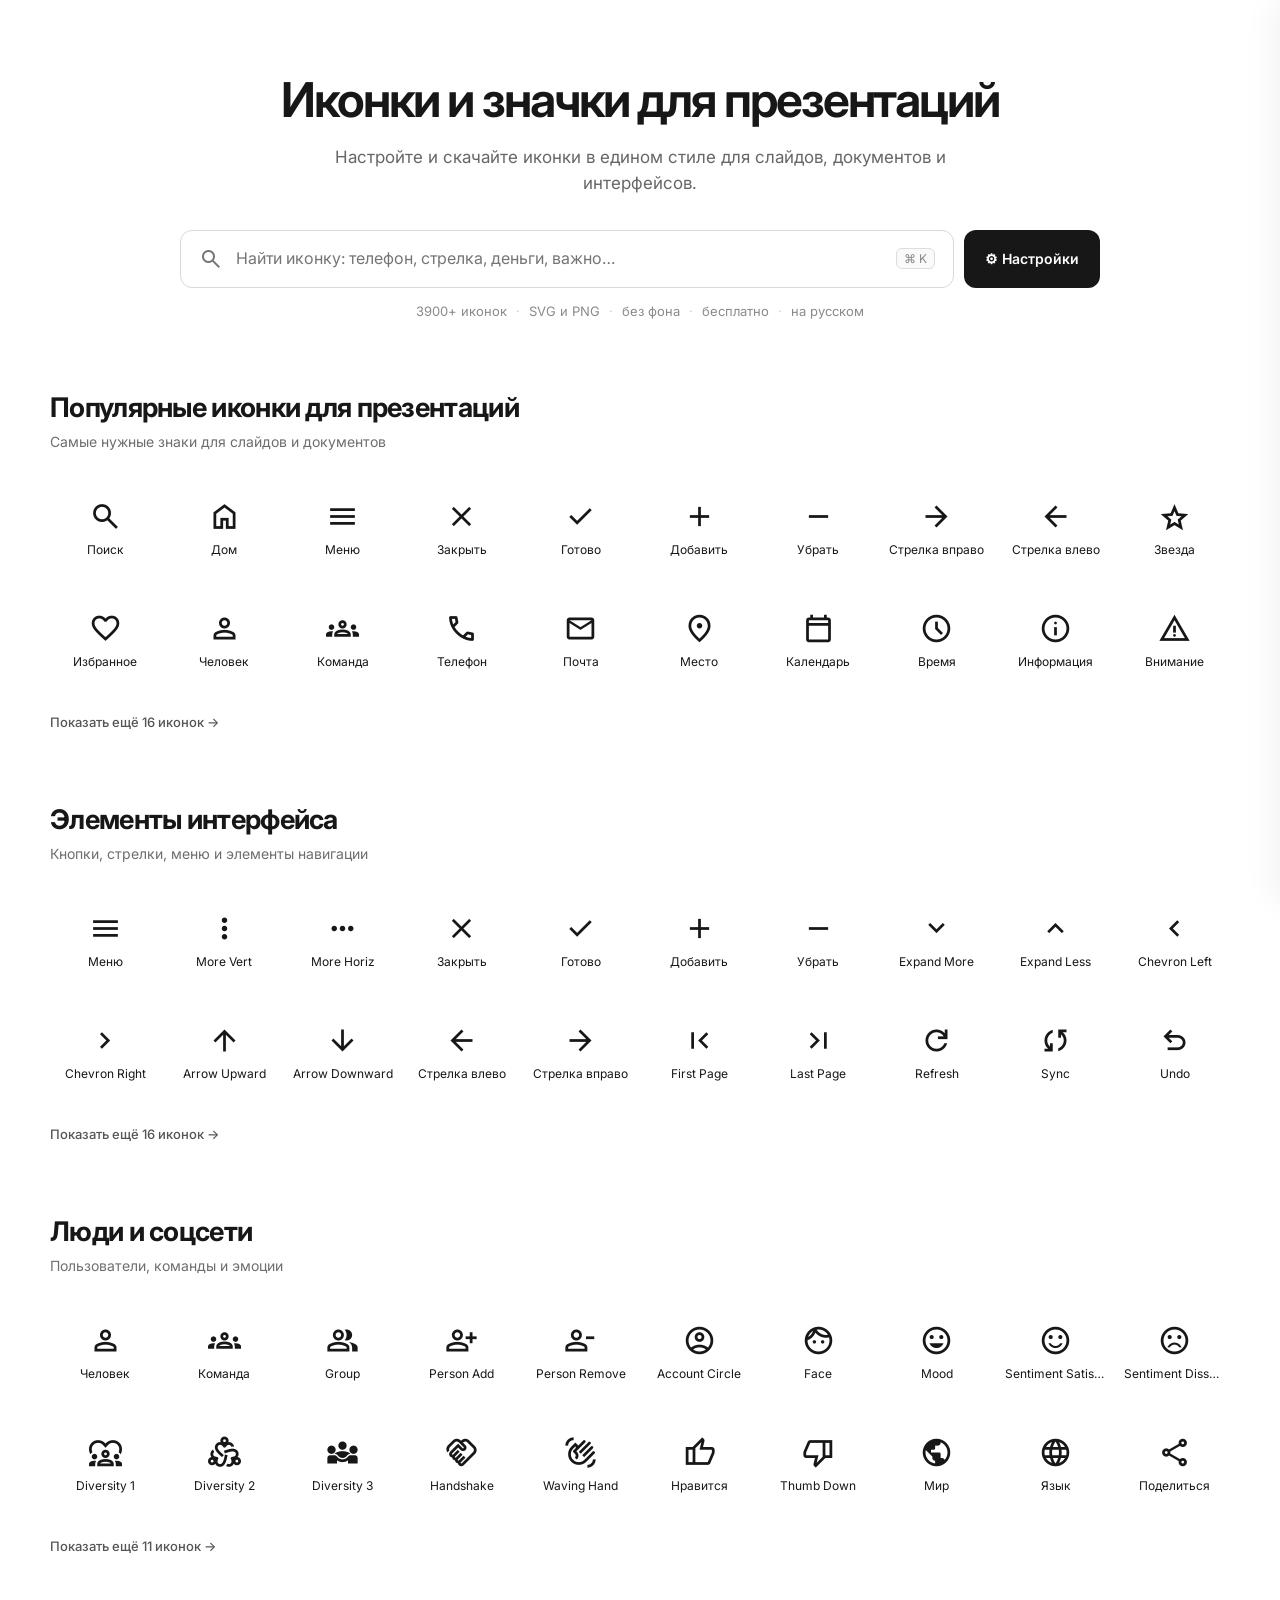
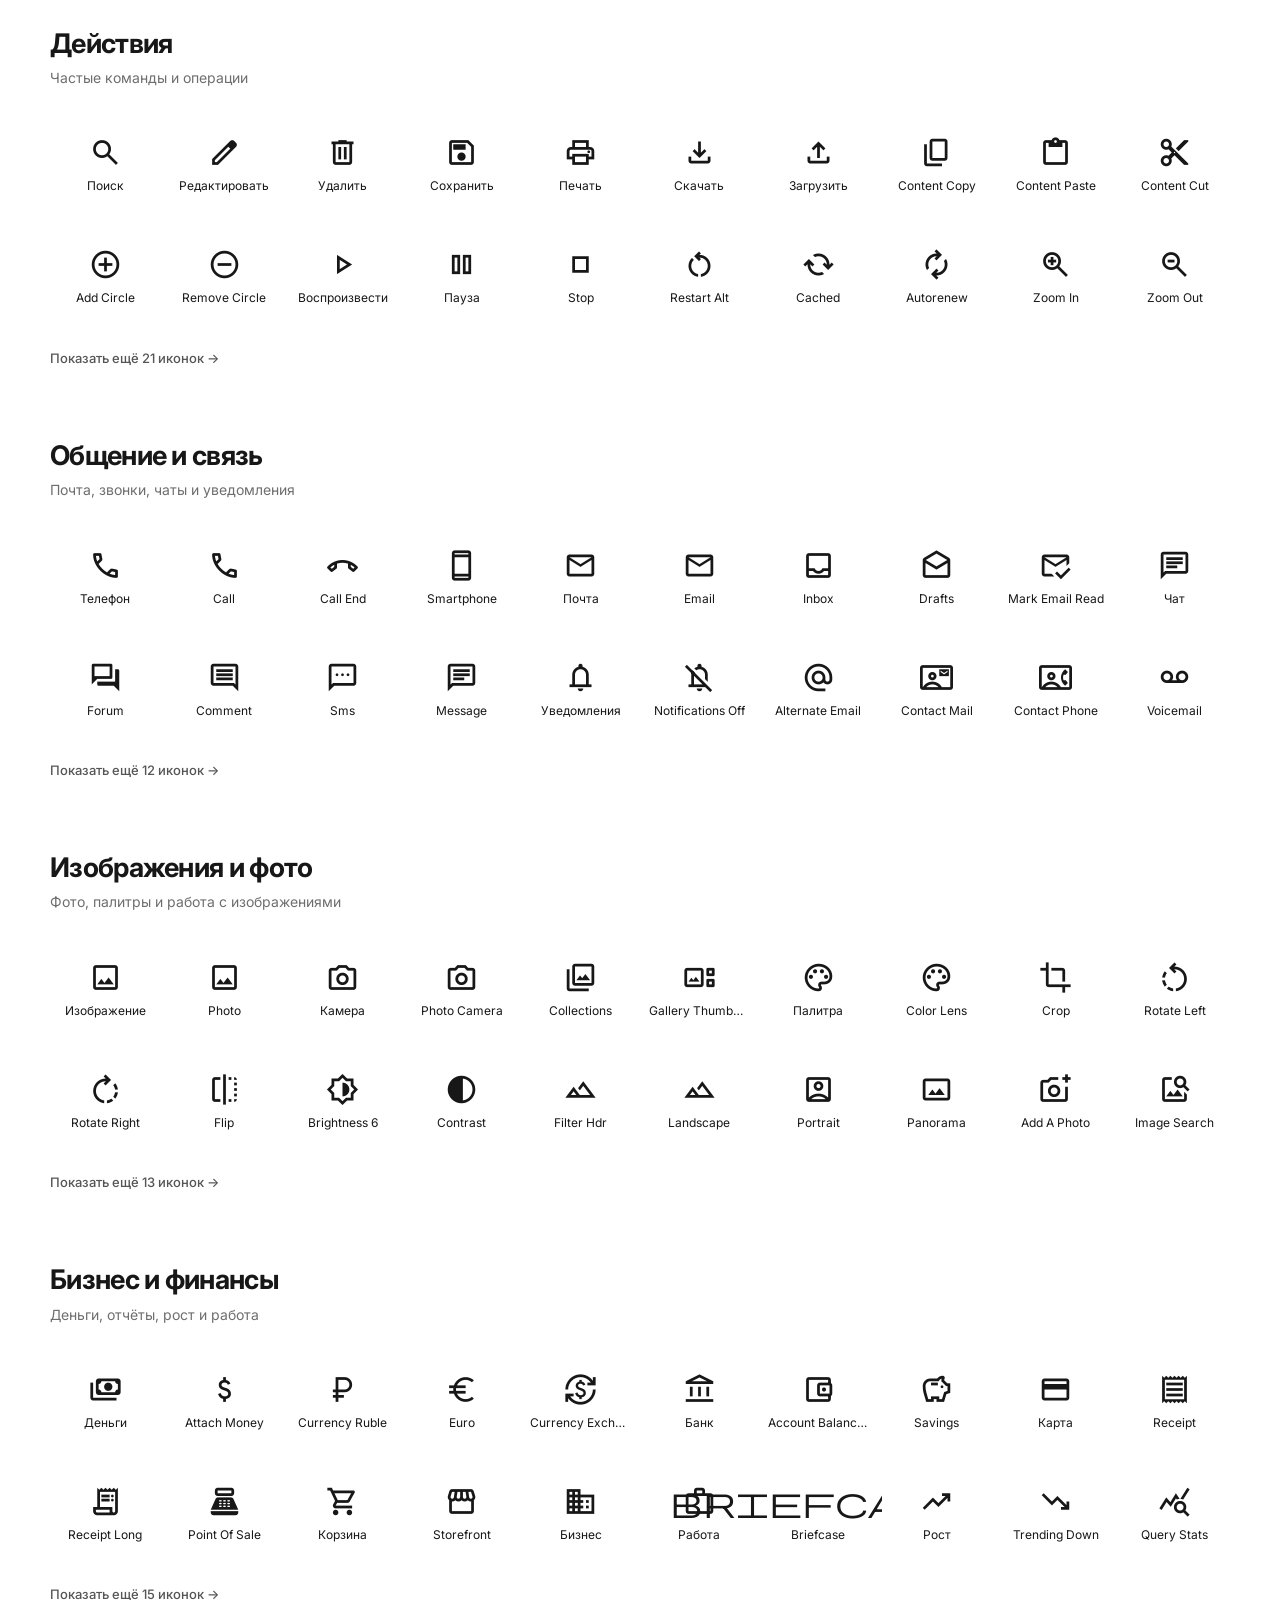
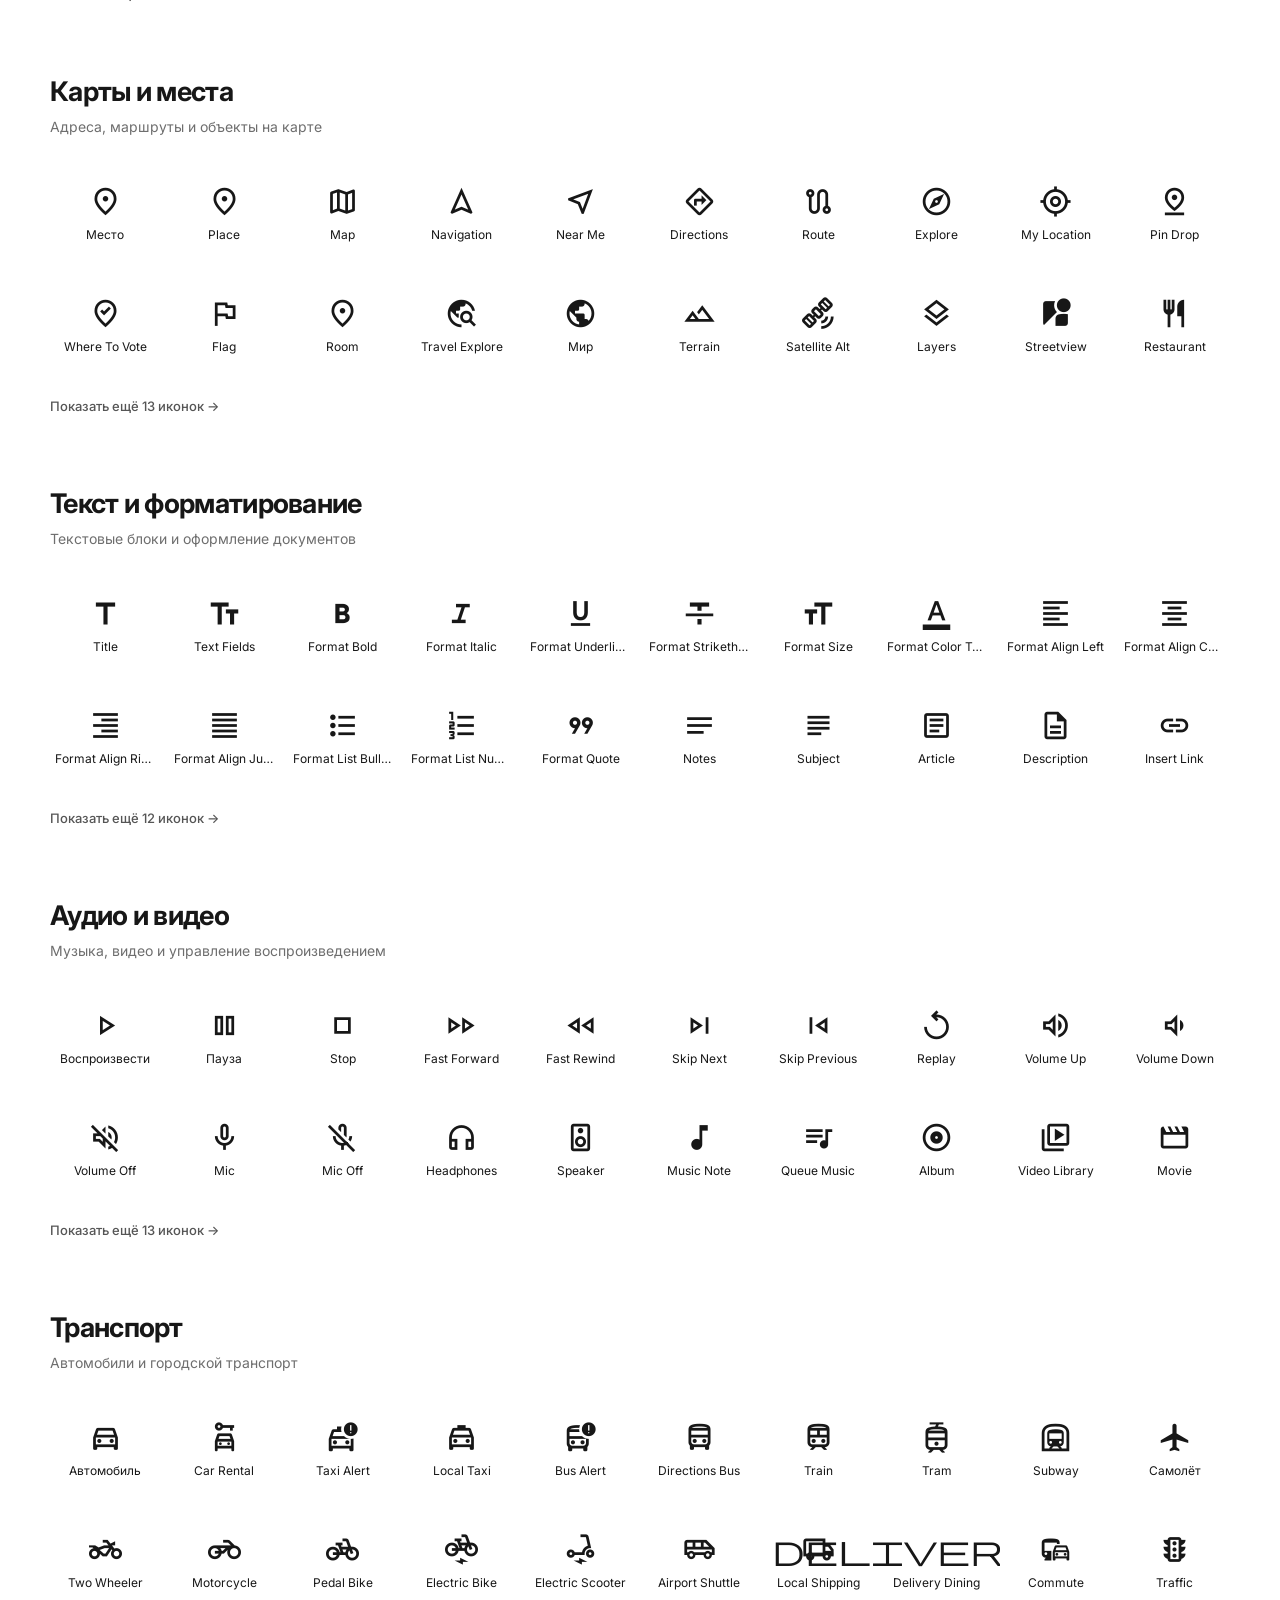
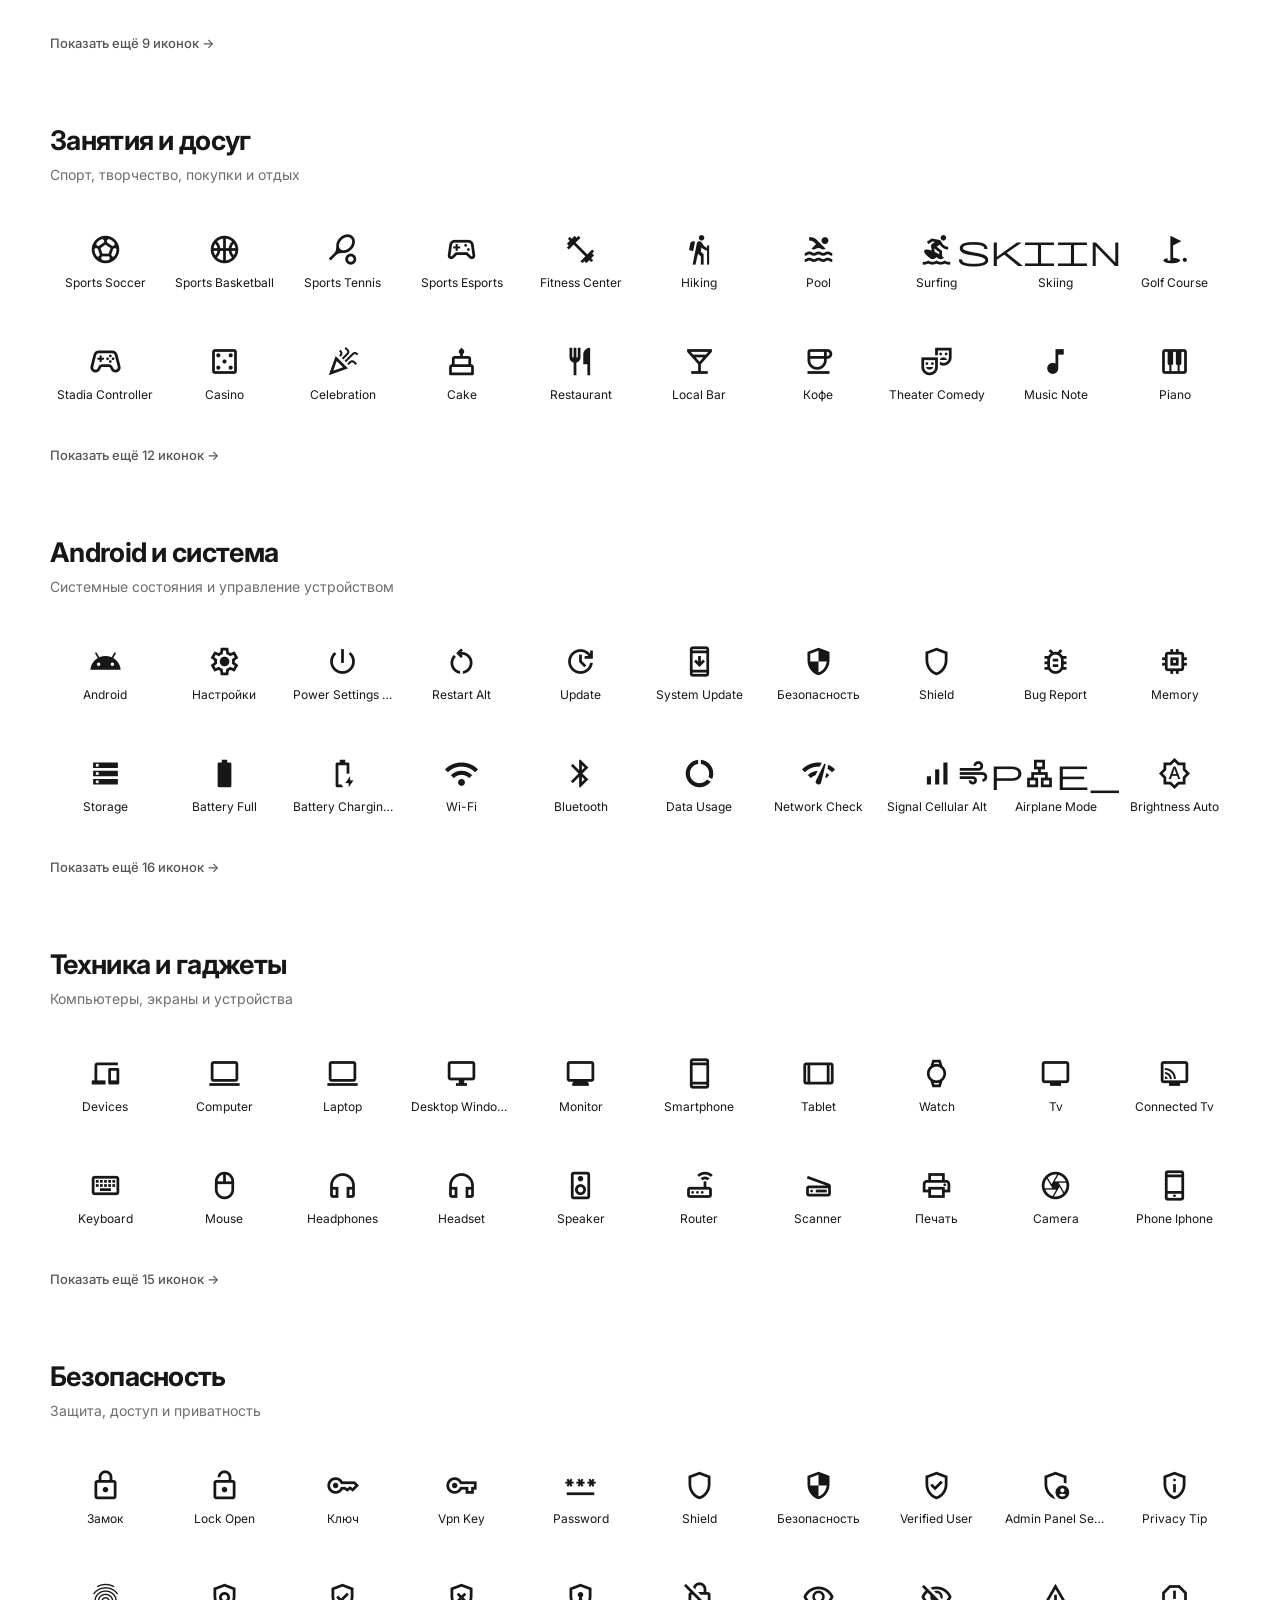
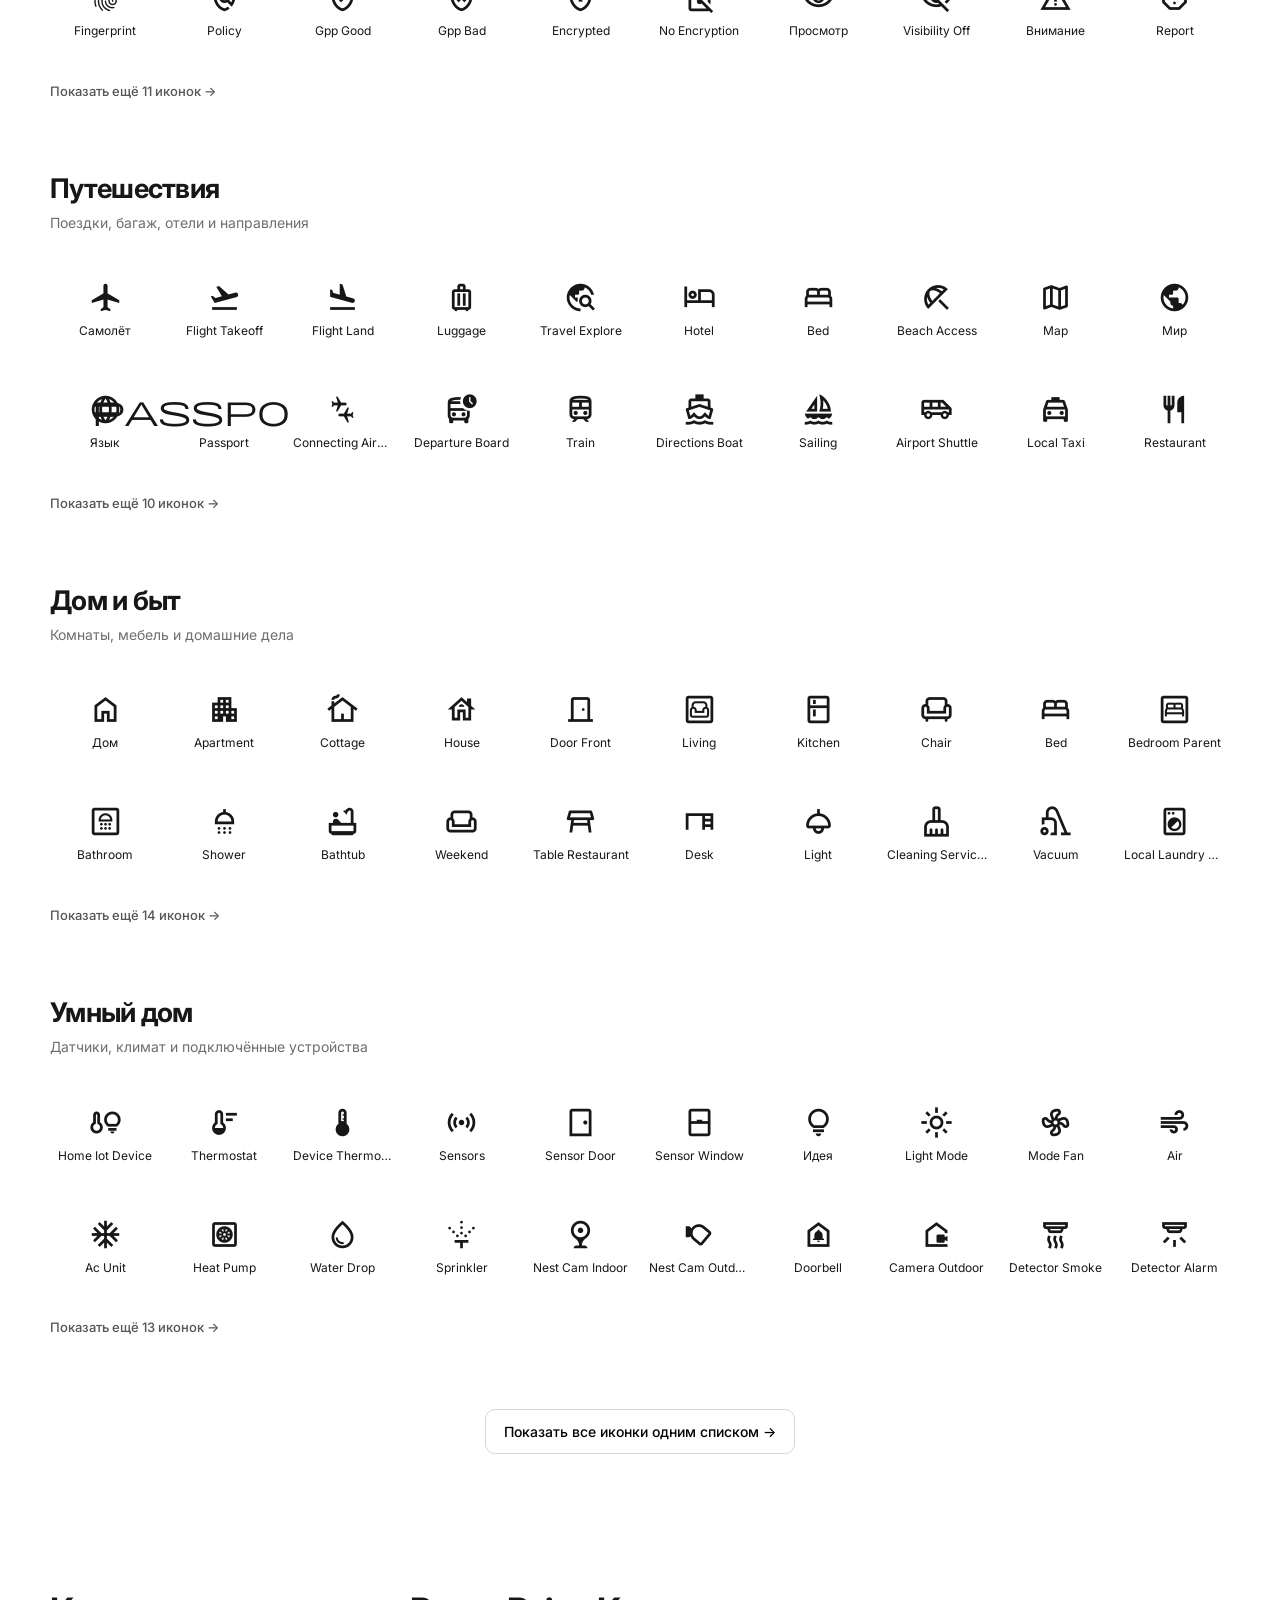
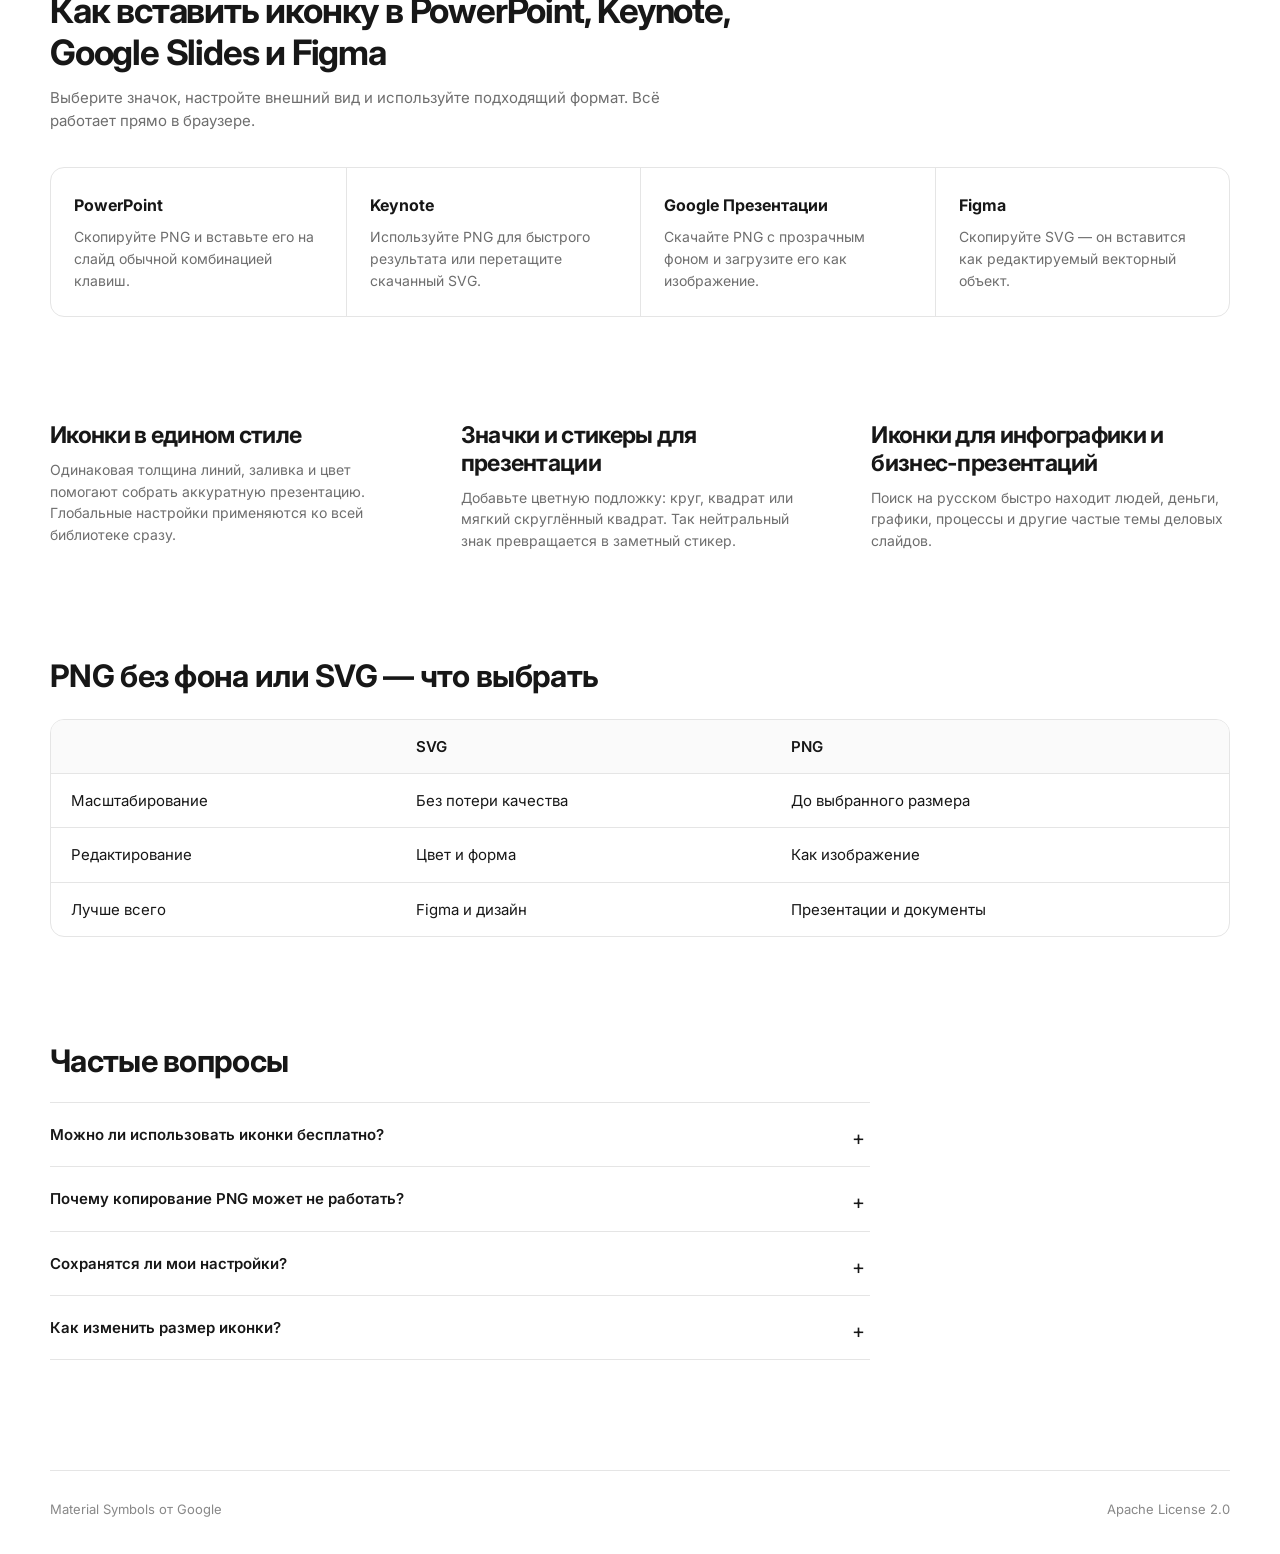
==== index.html @ a197f17c "Add single-file browser version" ====
<!doctype html>
<html lang="ru">
<head>
  <meta charset="utf-8">
  <meta name="viewport" content="width=device-width,initial-scale=1">
  <meta name="description" content="Бесплатная библиотека иконок Material Symbols для презентаций — SVG и PNG.">
  <title>Иконки и значки для презентаций</title>
  <link rel="preconnect" href="https://fonts.googleapis.com">
  <link rel="preconnect" href="https://fonts.gstatic.com" crossorigin>
  <link href="https://fonts.googleapis.com/css2?family=Inter:wght@400;500;600;700&family=Material+Symbols+Outlined:opsz,wght,FILL,GRAD@20..48,100..700,0..1,-50..200&family=Material+Symbols+Rounded:opsz,wght,FILL,GRAD@20..48,100..700,0..1,-50..200&family=Material+Symbols+Sharp:opsz,wght,FILL,GRAD@20..48,100..700,0..1,-50..200&display=swap" rel="stylesheet">
  <link rel="stylesheet" href="styles.css">
</head>
<body>
  <header class="hero container">
    <h1>Иконки и значки<br class="mobile-break"> для презентаций</h1>
    <p class="lead">Настройте и скачайте иконки в едином стиле для слайдов, документов и интерфейсов.</p>
    <div class="search-row">
      <label class="search-box"><span class="material-icon" aria-hidden="true">search</span><input id="search" type="search" autocomplete="off" placeholder="Найти иконку: телефон, стрелка, деньги, важно…" aria-label="Поиск иконок"><kbd>⌘ K</kbd></label>
      <button class="settings-button" id="open-settings" type="button"><span aria-hidden="true">⚙</span> Настройки</button>
    </div>
    <p class="facts">3900+ иконок <i>·</i> SVG и PNG <i>·</i> без фона <i>·</i> бесплатно <i>·</i> на русском</p>
  </header>

  <main>
    <section class="container library" aria-label="Библиотека иконок">
      <div id="categories"></div>
      <section id="search-results" hidden><div class="section-heading"><div><h2 id="results-title">Результаты поиска</h2><p id="results-count"></p></div></div><div class="icon-grid" id="results-grid"></div><div class="empty" id="empty" hidden><span class="material-icon">search_off</span><h3>Ничего не нашлось</h3><p>Попробуйте другое слово или проверьте раскладку.</p></div></section>
      <button id="show-all" class="show-all" type="button">Показать все иконки одним списком <span>→</span></button>
    </section>

    <section class="content container">
      <h2>Как вставить иконку в PowerPoint, Keynote,<br> Google Slides и Figma</h2>
      <p class="intro">Выберите значок, настройте внешний вид и используйте подходящий формат. Всё работает прямо в браузере.</p>
      <div class="how-grid">
        <article><b>PowerPoint</b><p>Скопируйте PNG и вставьте его на слайд обычной комбинацией клавиш.</p></article>
        <article><b>Keynote</b><p>Используйте PNG для быстрого результата или перетащите скачанный SVG.</p></article>
        <article><b>Google Презентации</b><p>Скачайте PNG с прозрачным фоном и загрузите его как изображение.</p></article>
        <article><b>Figma</b><p>Скопируйте SVG — он вставится как редактируемый векторный объект.</p></article>
      </div>
      <div class="editorial">
        <article><h2>Иконки в едином стиле</h2><p>Одинаковая толщина линий, заливка и цвет помогают собрать аккуратную презентацию. Глобальные настройки применяются ко всей библиотеке сразу.</p></article>
        <article><h2>Значки и стикеры для презентации</h2><p>Добавьте цветную подложку: круг, квадрат или мягкий скруглённый квадрат. Так нейтральный знак превращается в заметный стикер.</p></article>
        <article><h2>Иконки для инфографики и бизнес-презентаций</h2><p>Поиск на русском быстро находит людей, деньги, графики, процессы и другие частые темы деловых слайдов.</p></article>
      </div>
      <section class="formats"><h2>PNG без фона или SVG — что выбрать</h2><div class="table-wrap"><table><thead><tr><th></th><th>SVG</th><th>PNG</th></tr></thead><tbody><tr><td>Масштабирование</td><td>Без потери качества</td><td>До выбранного размера</td></tr><tr><td>Редактирование</td><td>Цвет и форма</td><td>Как изображение</td></tr><tr><td>Лучше всего</td><td>Figma и дизайн</td><td>Презентации и документы</td></tr></tbody></table></div></section>
      <section class="faq"><h2>Частые вопросы</h2><details><summary>Можно ли использовать иконки бесплатно?</summary><p>Да. Material Symbols распространяются Google по лицензии Apache License 2.0, в том числе для коммерческих проектов.</p></details><details><summary>Почему копирование PNG может не работать?</summary><p>Браузеры разрешают запись изображений в буфер только в безопасном контексте. Запустите сайт через localhost и подтвердите доступ.</p></details><details><summary>Сохранятся ли мои настройки?</summary><p>Да, стиль, цвет, подложка и параметры шрифта сохраняются локально в вашем браузере.</p></details><details><summary>Как изменить размер иконки?</summary><p>Откройте иконку и выберите готовый размер или введите значение вручную.</p></details></section>
    </section>
  </main>

  <footer class="container"><span>Material Symbols от Google</span><span>Apache License 2.0</span></footer>

  <div class="overlay" id="settings-overlay" hidden></div>
  <aside class="drawer" id="settings" aria-labelledby="settings-title" aria-hidden="true">
    <div class="drawer-head"><h2 id="settings-title">Настроить</h2><button class="reset" id="reset" type="button">Сбросить всё</button><button class="icon-button" id="close-settings" aria-label="Закрыть настройки">×</button></div>
    <div class="drawer-body">
      <div class="control"><div class="control-label"><label for="fill">Заливка</label><output id="fill-value">0%</output></div><input id="fill" type="range" min="0" max="1" step="1"></div>
      <fieldset class="control"><legend>Стиль</legend><div class="segments" id="styles"><button type="button" data-style="Outlined">Контурный</button><button type="button" data-style="Rounded">Скруглённый</button><button type="button" data-style="Sharp">Острый</button></div></fieldset>
      <div class="control"><div class="control-label"><label for="weight">Толщина</label><output id="weight-value">400</output></div><input id="weight" type="range" min="100" max="700" step="100"></div>
      <div class="control"><div class="control-label"><label for="grade">Градация</label><output id="grade-value">0</output></div><input id="grade" type="range" min="-50" max="200" step="25"></div>
      <div class="control"><div class="control-label"><label for="optical">Оптический размер</label><output id="optical-value">24</output></div><input id="optical" type="range" min="20" max="48" step="1"></div>
      <fieldset class="control"><legend>Цвет иконки</legend><div class="color-control"><input type="color" id="icon-color" aria-label="Выбрать цвет иконки"><input type="text" id="icon-hex" maxlength="7" aria-label="HEX цвета иконки"></div></fieldset>
      <fieldset class="control"><legend>Подложка</legend><div class="backgrounds" id="backgrounds"><button type="button" data-background="none">Нет</button><button type="button" data-background="circle" aria-label="Круг"><i class="shape circle"></i></button><button type="button" data-background="square" aria-label="Квадрат"><i class="shape square"></i></button><button type="button" data-background="rounded" aria-label="Скруглённый квадрат"><i class="shape rounded"></i></button></div><div class="color-control" id="background-color-row"><input type="color" id="background-color" aria-label="Выбрать цвет подложки"><input type="text" id="background-hex" maxlength="7" aria-label="HEX цвета подложки"></div></fieldset>
      <div class="control"><div class="control-label"><label for="scale">Иконка внутри</label><output id="scale-value">60%</output></div><input id="scale" type="range" min="40" max="90" step="5"></div>
      <div class="settings-preview"><span class="material-icon icon-surface">favorite</span><small>Предпросмотр</small></div>
    </div>
  </aside>

  <div class="modal-backdrop" id="modal-backdrop" hidden></div>
  <section class="modal" id="icon-modal" role="dialog" aria-modal="true" aria-labelledby="modal-title" aria-hidden="true">
    <button class="icon-button modal-close" id="close-modal" aria-label="Закрыть окно">×</button>
    <div class="modal-layout"><div class="modal-preview"><span id="modal-symbol" class="material-icon icon-surface">search</span></div><div class="modal-info"><div class="title-line"><div><p class="eyebrow" id="modal-system">search</p><h2 id="modal-title">Поиск</h2></div><button class="link-button" id="copy-link" type="button" aria-label="Копировать ссылку"><span class="material-icon">link</span></button></div>
      <p class="meta" id="modal-settings"></p>
      <div class="size-block"><label for="export-size">Размер, px</label><div class="stepper"><button id="size-minus" type="button" aria-label="Уменьшить размер">−</button><input id="export-size" type="number" min="16" max="2048" value="256"><button id="size-plus" type="button" aria-label="Увеличить размер">+</button></div><div class="quick-sizes" id="quick-sizes"><button>48</button><button>96</button><button class="active">256</button><button>512</button><button>1024</button></div></div>
      <div class="download-row"><button class="primary" id="download-svg">↓ SVG</button><button class="primary" id="download-png">↓ PNG</button></div>
      <button class="copy-wide" id="copy-png">Копировать PNG <small>для PowerPoint, Keynote, Google Slides</small></button><button class="copy-wide" id="copy-svg">Копировать SVG <small>для Figma</small></button>
      <p class="category-meta">Категория: <b id="modal-category"></b></p><div class="related"><h3>Похожие</h3><div id="related-icons"></div></div>
    </div></div>
  </section>
  <div class="toast" id="toast" role="status" aria-live="polite"></div>
  <script src="icons-data.js"></script><script src="app.js"></script>
</body></html>
---- styles.css ----
:root{--fill:0;--weight:400;--grade:0;--optical-size:24;--icon-color:#171717;--background-color:#ededed;--icon-scale:60%;--font-family:'Material Symbols Outlined';--border:#e5e5e5;--muted:#6e6e6e;--text:#171717;--soft:#f7f7f7}*{box-sizing:border-box}html{scroll-behavior:smooth}body{margin:0;color:var(--text);background:#fff;font-family:Inter,Arial,sans-serif;font-size:15px;line-height:1.55}.container{width:min(1180px,calc(100% - 48px));margin-inline:auto}.hero{padding-top:74px;text-align:center}.hero h1{margin:0;font-size:48px;line-height:1.08;letter-spacing:-2.1px;font-weight:650}.mobile-break{display:none}.lead{max-width:670px;margin:18px auto 33px;color:#666;font-size:17px}.search-row{display:flex;max-width:920px;margin:auto;gap:10px}.search-box{height:58px;border:1px solid #d9d9d9;border-radius:12px;display:flex;align-items:center;flex:1;padding:0 18px;transition:border-color .15s,box-shadow .15s;text-align:left}.search-box:focus-within{border-color:#777;box-shadow:0 0 0 3px #00000009}.search-box .material-icon{font-size:24px;color:#777}.search-box input{border:0;outline:0;font:inherit;font-size:16px;min-width:0;flex:1;padding:0 13px;background:transparent}.search-box kbd{border:1px solid #ddd;background:#fafafa;border-radius:6px;padding:2px 7px;color:#888;font:12px Inter}.settings-button{height:58px;padding:0 21px;background:#171717;color:#fff;border:0;border-radius:12px;font:600 14px Inter;cursor:pointer;transition:background .15s}.settings-button:hover{background:#363636}.facts{font-size:13px;color:#8a8a8a;margin:13px 0 0}.facts i{font-style:normal;margin:0 5px;color:#ccc}.library{padding-top:71px}.icon-category{margin-bottom:67px}.section-heading{display:flex;justify-content:space-between;align-items:flex-end;margin-bottom:21px}.section-heading h2,.content h2{font-size:27px;line-height:1.2;letter-spacing:-.7px;margin:0 0 7px}.section-heading p{margin:0;color:var(--muted);font-size:14px}.icon-grid{display:grid;grid-template-columns:repeat(10,minmax(0,1fr));gap:8px}.icon-card{border:0;background:#fff;border-radius:10px;min-width:0;height:104px;padding:15px 5px 9px;display:flex;flex-direction:column;justify-content:center;align-items:center;gap:9px;cursor:pointer;color:var(--text);font:12px Inter;transition:background .15s,transform .15s}.icon-card:hover{background:#f4f4f4;transform:translateY(-1px)}.icon-card:focus-visible,button:focus-visible,input:focus-visible,summary:focus-visible{outline:2px solid #151515;outline-offset:2px}.icon-card .material-icon{font-size:33px}.icon-card span:last-child{white-space:nowrap;overflow:hidden;text-overflow:ellipsis;max-width:100%}.material-icon{font-family:var(--font-family);font-weight:normal;font-style:normal;line-height:1;letter-spacing:normal;text-transform:none;display:inline-block;white-space:nowrap;word-wrap:normal;direction:ltr;-webkit-font-feature-settings:'liga';-webkit-font-smoothing:antialiased;font-feature-settings:'liga';font-variation-settings:'FILL' var(--fill),'wght' var(--weight),'GRAD' var(--grade),'opsz' var(--optical-size);color:var(--icon-color)}.more-button{margin-top:17px;border:0;background:transparent;padding:7px 0;font:500 13px Inter;color:#555;cursor:pointer}.more-button:hover{color:#000}.show-all{display:block;margin:0 auto;border:1px solid #d8d8d8;border-radius:10px;background:white;padding:13px 18px;font:500 14px Inter;cursor:pointer}.show-all:hover{background:var(--soft)}.empty{text-align:center;padding:70px 0}.empty .material-icon{font-size:46px;color:#aaa}.empty h3{font-size:18px;margin:14px 0 3px}.empty p{margin:0;color:var(--muted)}.content{padding-top:135px}.content>h2{font-size:35px;letter-spacing:-1.2px}.intro{color:var(--muted);max-width:640px;margin:13px 0 34px}.how-grid{display:grid;grid-template-columns:repeat(4,1fr);border:1px solid var(--border);border-radius:14px;overflow:hidden}.how-grid article{padding:25px 23px;min-height:145px}.how-grid article+article{border-left:1px solid var(--border)}.how-grid b{font-size:16px}.how-grid p,.editorial p{color:var(--muted);font-size:14px;margin:9px 0 0}.editorial{margin-top:105px;display:grid;grid-template-columns:repeat(3,1fr);gap:52px}.editorial h2{font-size:23px}.formats,.faq{margin-top:105px}.formats h2,.faq h2{font-size:31px}.table-wrap{border:1px solid var(--border);border-radius:14px;overflow:hidden;margin-top:25px}table{width:100%;border-collapse:collapse;text-align:left}th,td{padding:15px 20px;border-bottom:1px solid var(--border)}tr:last-child td{border-bottom:0}th{background:#fafafa;font-weight:600}.faq{max-width:820px}.faq>h2{margin-bottom:23px}.faq details{border-top:1px solid var(--border);padding:0}.faq details:last-child{border-bottom:1px solid var(--border)}summary{cursor:pointer;list-style:none;font-weight:600;padding:20px 35px 20px 0;position:relative}.faq summary:after{content:'+';position:absolute;right:5px;font-size:20px;font-weight:400}.faq details[open] summary:after{content:'−'}.faq details p{color:var(--muted);margin:-6px 0 21px;max-width:700px}footer{margin-top:110px;padding-top:28px;padding-bottom:35px;border-top:1px solid var(--border);display:flex;justify-content:space-between;color:#888;font-size:13px}
.overlay,.modal-backdrop{position:fixed;inset:0;background:#0006;z-index:20}.drawer{position:fixed;z-index:21;right:0;top:0;width:420px;max-width:100%;height:100dvh;background:#fff;transform:translateX(102%);transition:transform .23s ease;box-shadow:-10px 0 35px #00000012;overflow:auto}.drawer.open{transform:none}.drawer-head{height:74px;display:flex;align-items:center;border-bottom:1px solid var(--border);padding:0 22px;position:sticky;top:0;background:#fff;z-index:2}.drawer-head h2{font-size:21px;margin:0 auto 0 0}.icon-button{width:38px;height:38px;border:0;border-radius:50%;background:transparent;font-size:26px;line-height:1;cursor:pointer}.icon-button:hover{background:#f3f3f3}.reset{border:0;background:transparent;color:#777;font:13px Inter;cursor:pointer;margin-right:7px}.drawer-body{padding:24px}.control{border:0;padding:0;margin:0 0 29px}.control-label{display:flex;justify-content:space-between;margin-bottom:11px}.control label,.control legend{font-weight:600;font-size:14px}.control legend{margin-bottom:11px}.control output{color:#777;font-size:13px}.control input[type=range]{width:100%;accent-color:#181818}.segments,.backgrounds{display:flex;gap:6px}.segments button,.backgrounds button,.quick-sizes button{height:38px;flex:1;background:white;border:1px solid var(--border);border-radius:8px;font:12px Inter;cursor:pointer}.segments button.active,.backgrounds button.active,.quick-sizes button.active{background:#181818;color:#fff;border-color:#181818}.backgrounds button{display:flex;align-items:center;justify-content:center}.shape{display:block;width:17px;height:17px;background:currentColor}.shape.circle{border-radius:50%}.shape.rounded{border-radius:5px}.color-control{display:flex;gap:9px}.color-control input[type=color]{width:45px;height:42px;padding:3px;border:1px solid var(--border);border-radius:8px;background:white}.color-control input[type=text]{height:42px;flex:1;border:1px solid var(--border);border-radius:8px;padding:0 12px;font:14px Inter;text-transform:uppercase}.settings-preview{height:150px;background:#f6f6f6;border-radius:12px;display:flex;flex-direction:column;align-items:center;justify-content:center;gap:12px}.settings-preview .material-icon{font-size:58px}.settings-preview small{color:#888}.icon-surface{width:1em;height:1em;display:inline-flex;align-items:center;justify-content:center;background:transparent}.background-circle{background:var(--background-color);border-radius:50%}.background-square{background:var(--background-color)}.background-rounded{background:var(--background-color);border-radius:19%}
.modal-backdrop{z-index:30}.modal{display:none;position:fixed;z-index:31;width:min(860px,calc(100% - 32px));max-height:calc(100dvh - 48px);overflow:auto;left:50%;top:50%;transform:translate(-50%,-50%);background:white;border-radius:17px;box-shadow:0 20px 70px #0003}.modal.open{display:block}.modal-close{position:absolute;right:14px;top:14px;z-index:2}.modal-layout{display:grid;grid-template-columns:330px 1fr;min-height:590px}.modal-preview{background:#f5f5f5;display:flex;align-items:center;justify-content:center;border-radius:17px 0 0 17px}.modal-preview .material-icon{font-size:150px}.modal-info{padding:35px 34px}.title-line{display:flex;align-items:center;justify-content:space-between}.eyebrow{font-size:12px;color:#999;margin:0 0 2px}.title-line h2{font-size:27px;margin:0;letter-spacing:-.6px}.link-button{border:1px solid var(--border);border-radius:9px;background:white;width:40px;height:40px;cursor:pointer}.link-button .material-icon{font-size:20px}.meta{color:#777;font-size:12px;margin:12px 0 22px}.size-block>label{font-weight:600;font-size:13px}.stepper{display:grid;grid-template-columns:42px 1fr 42px;height:43px;margin-top:8px}.stepper button,.stepper input{border:1px solid var(--border);background:white;text-align:center;font:15px Inter}.stepper button:first-child{border-radius:8px 0 0 8px}.stepper button:last-child{border-radius:0 8px 8px 0}.stepper input{border-width:1px 0;min-width:0}.quick-sizes{display:flex;gap:5px;margin-top:7px}.quick-sizes button{height:32px}.download-row{display:grid;grid-template-columns:1fr 1fr;gap:8px;margin-top:19px}.primary{height:43px;border:0;background:#181818;color:#fff;border-radius:8px;font:600 14px Inter;cursor:pointer}.primary:hover{background:#333}.copy-wide{width:100%;height:44px;border:1px solid var(--border);background:#fff;border-radius:8px;margin-top:8px;font:500 12px Inter;cursor:pointer}.copy-wide:hover{background:#f7f7f7}.copy-wide small{display:inline;color:#888}.category-meta{font-size:12px;color:#888;margin:19px 0 14px}.related h3{font-size:13px;margin:0 0 8px}.related>div{display:flex;gap:6px}.related .icon-card{width:68px;height:64px;padding:5px}.related .icon-card .material-icon{font-size:27px}.related .icon-card span:last-child{display:none}.toast{position:fixed;z-index:50;left:50%;bottom:25px;transform:translate(-50%,20px);padding:10px 16px;background:#1e1e1e;color:white;border-radius:8px;font-size:13px;opacity:0;pointer-events:none;transition:.2s}.toast.show{opacity:1;transform:translate(-50%,0)}body.locked{overflow:hidden}
@media(max-width:1000px){.icon-grid{grid-template-columns:repeat(8,1fr)}.modal-layout{grid-template-columns:280px 1fr}.editorial{gap:30px}}
@media(max-width:760px){.container{width:calc(100% - 32px)}.hero{padding-top:43px}.hero h1{font-size:34px;letter-spacing:-1.3px}.mobile-break{display:block}.lead{font-size:15px;margin:14px auto 26px}.search-row{display:block}.search-box{height:54px}.search-box kbd{display:none}.settings-button{width:100%;height:46px;margin-top:8px}.facts{line-height:1.7}.library{padding-top:53px}.icon-category{margin-bottom:53px}.section-heading h2{font-size:23px}.icon-grid{grid-template-columns:repeat(4,1fr);gap:3px}.icon-card{height:96px;font-size:11px}.icon-card .material-icon{font-size:31px}.content{padding-top:90px}.content>h2{font-size:29px}.content>h2 br{display:none}.how-grid{grid-template-columns:1fr 1fr}.how-grid article{min-height:150px}.how-grid article:nth-child(3){border-left:0;border-top:1px solid var(--border)}.how-grid article:nth-child(4){border-top:1px solid var(--border)}.editorial{grid-template-columns:1fr;margin-top:75px}.formats,.faq{margin-top:75px}.table-wrap{overflow-x:auto}th,td{min-width:130px;padding:13px}.drawer{width:100%}.modal{width:100%;height:100dvh;max-height:none;border-radius:0}.modal-layout{display:block}.modal-preview{height:210px;border-radius:0}.modal-preview .material-icon{font-size:115px}.modal-info{padding:25px 20px 35px}.modal-close{background:#fff}.copy-wide small{display:block}.related{padding-bottom:10px}footer{margin-top:80px;display:block}footer span{display:block}}
@media(max-width:390px){.container{width:calc(100% - 24px)}.hero h1{font-size:31px}.search-box{padding:0 13px}.search-box input{font-size:14px;padding-right:0}.icon-grid{grid-template-columns:repeat(3,1fr)}.how-grid{grid-template-columns:1fr}.how-grid article+article{border-left:0;border-top:1px solid var(--border)}.modal-preview{height:175px}.quick-sizes{gap:3px}.modal-info{padding-inline:16px}}
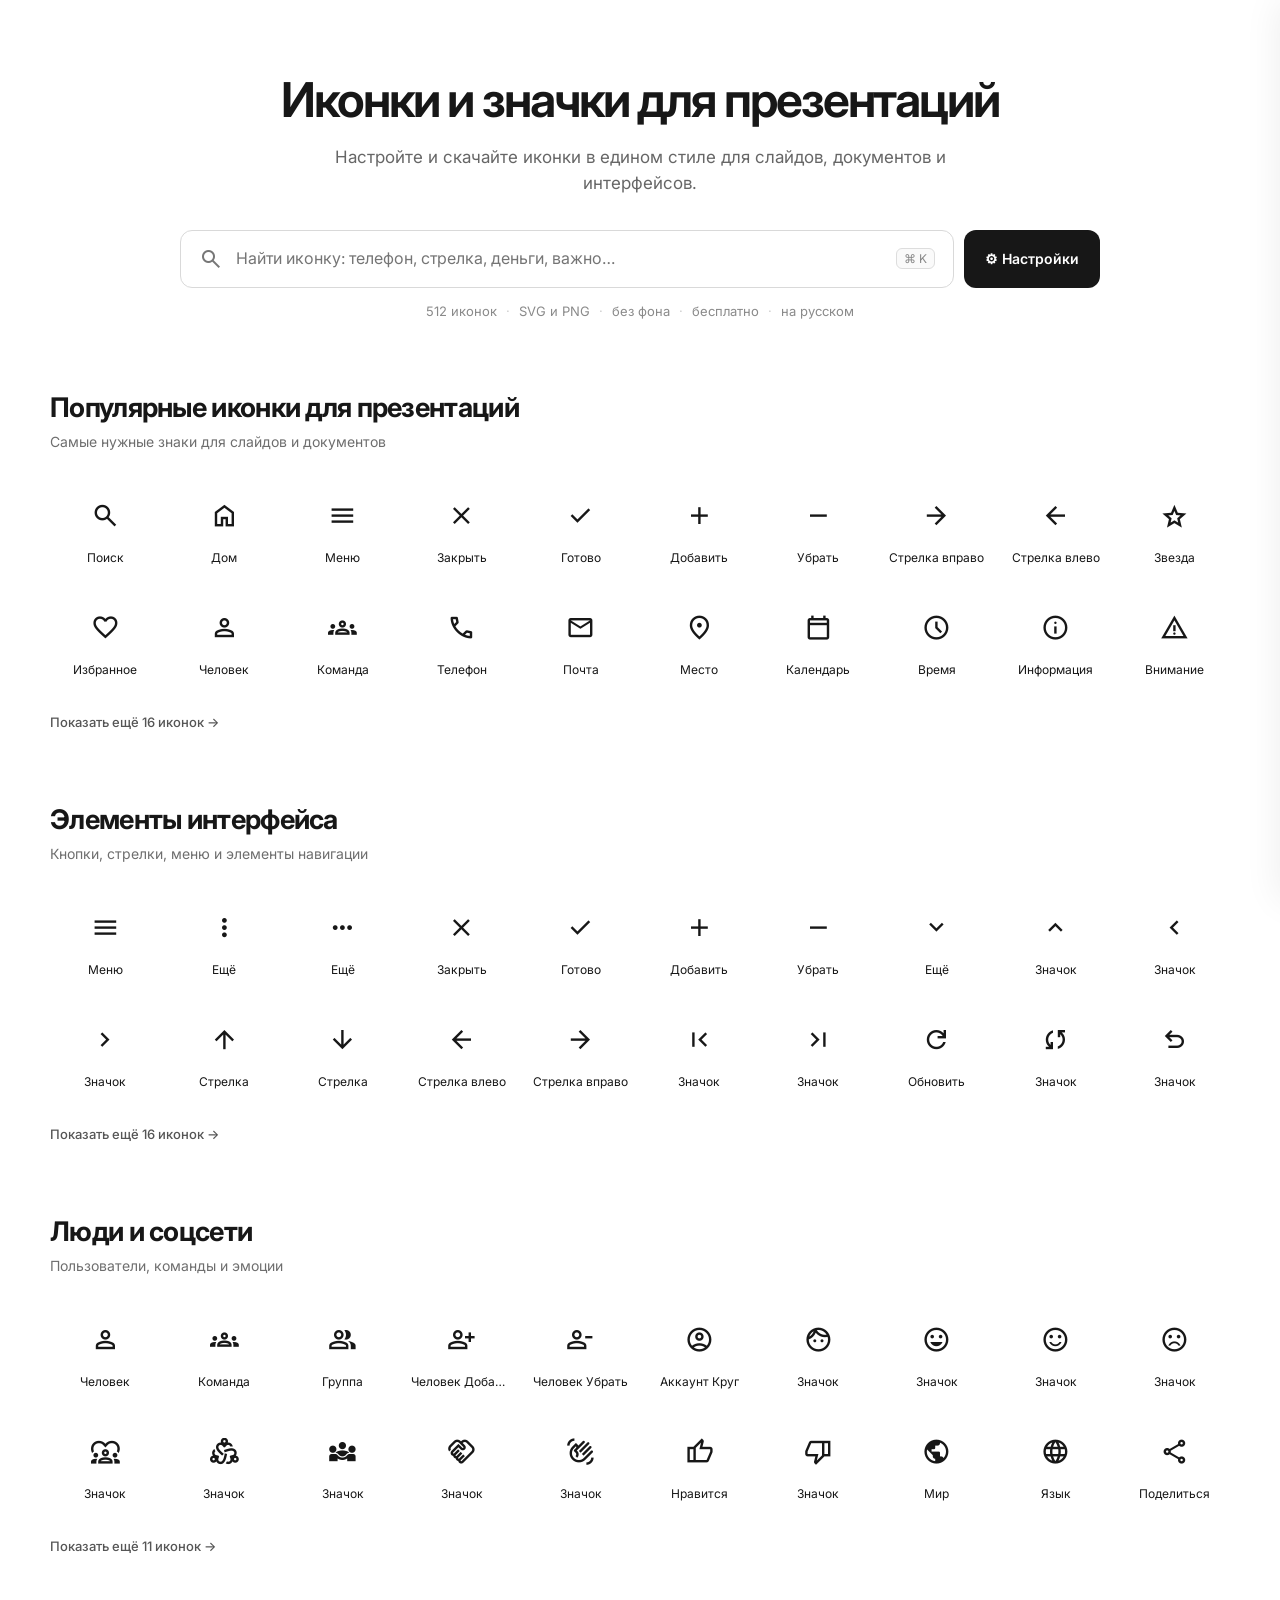
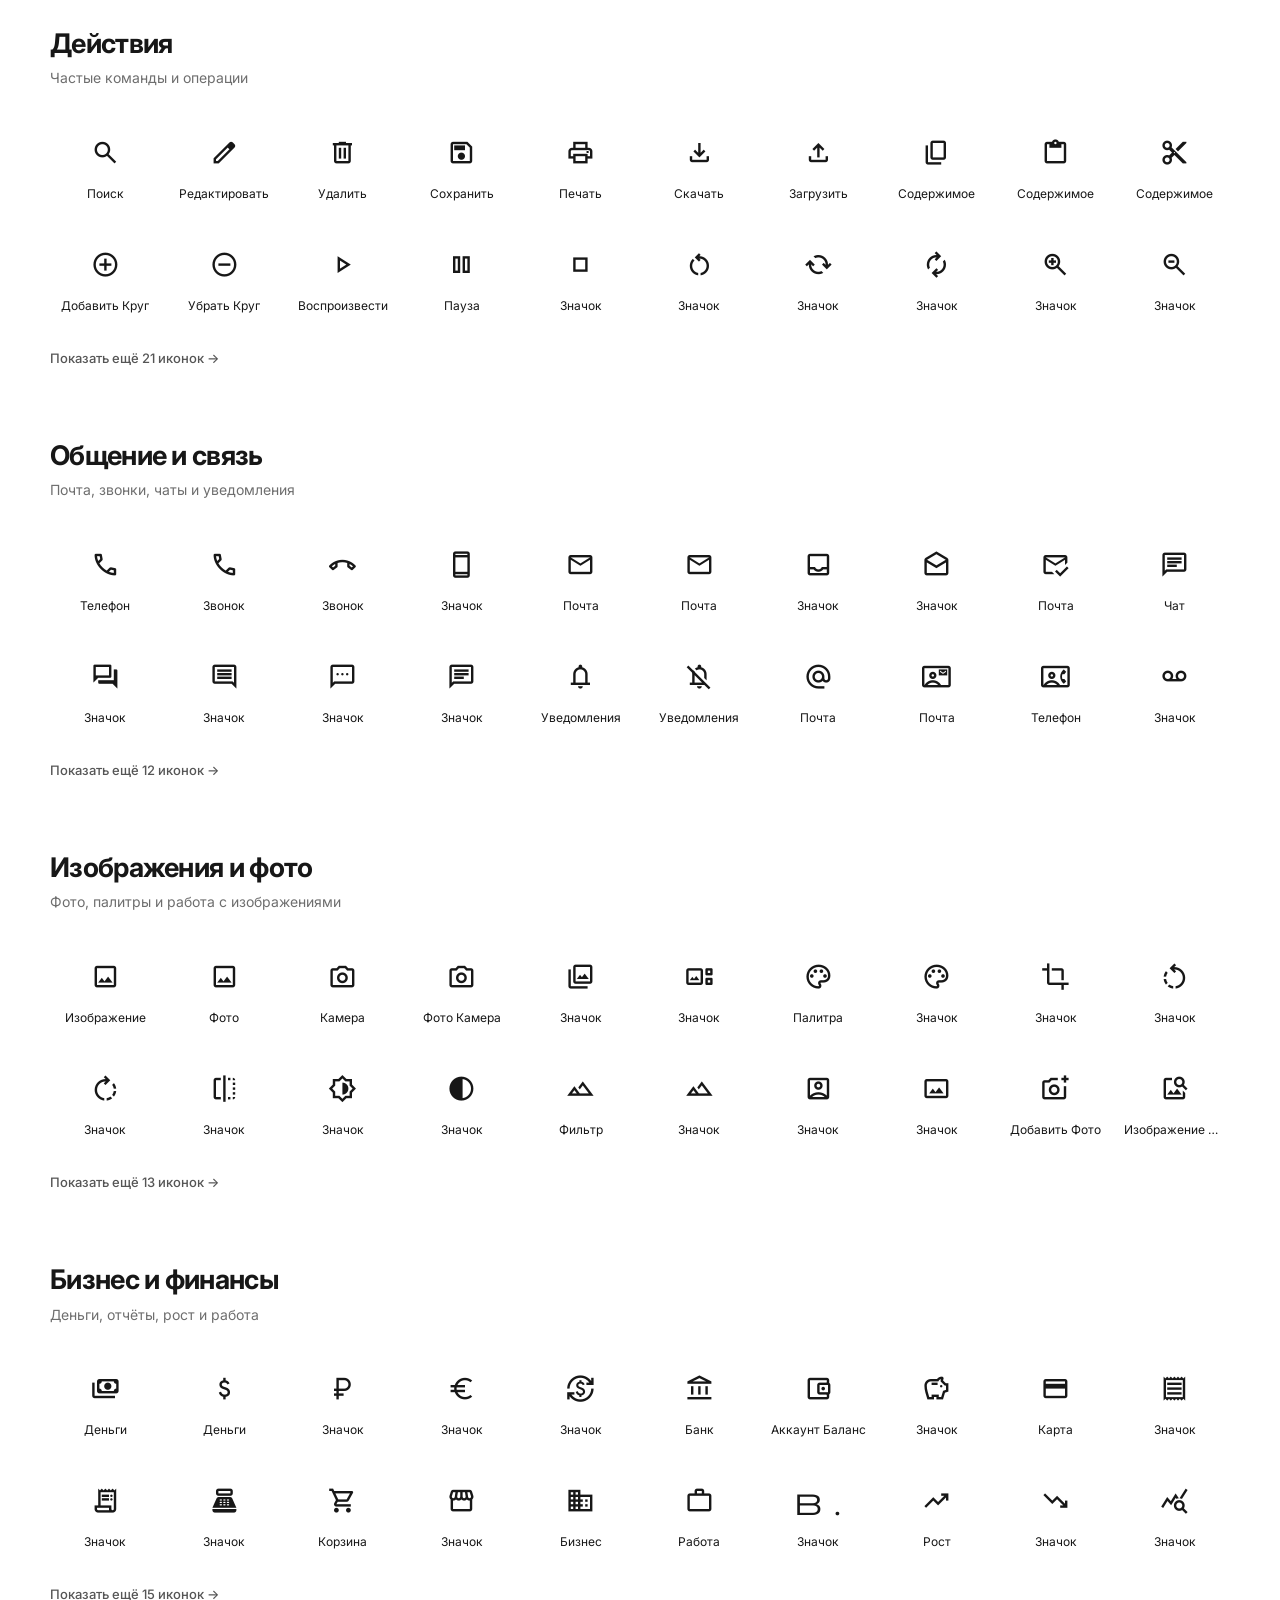
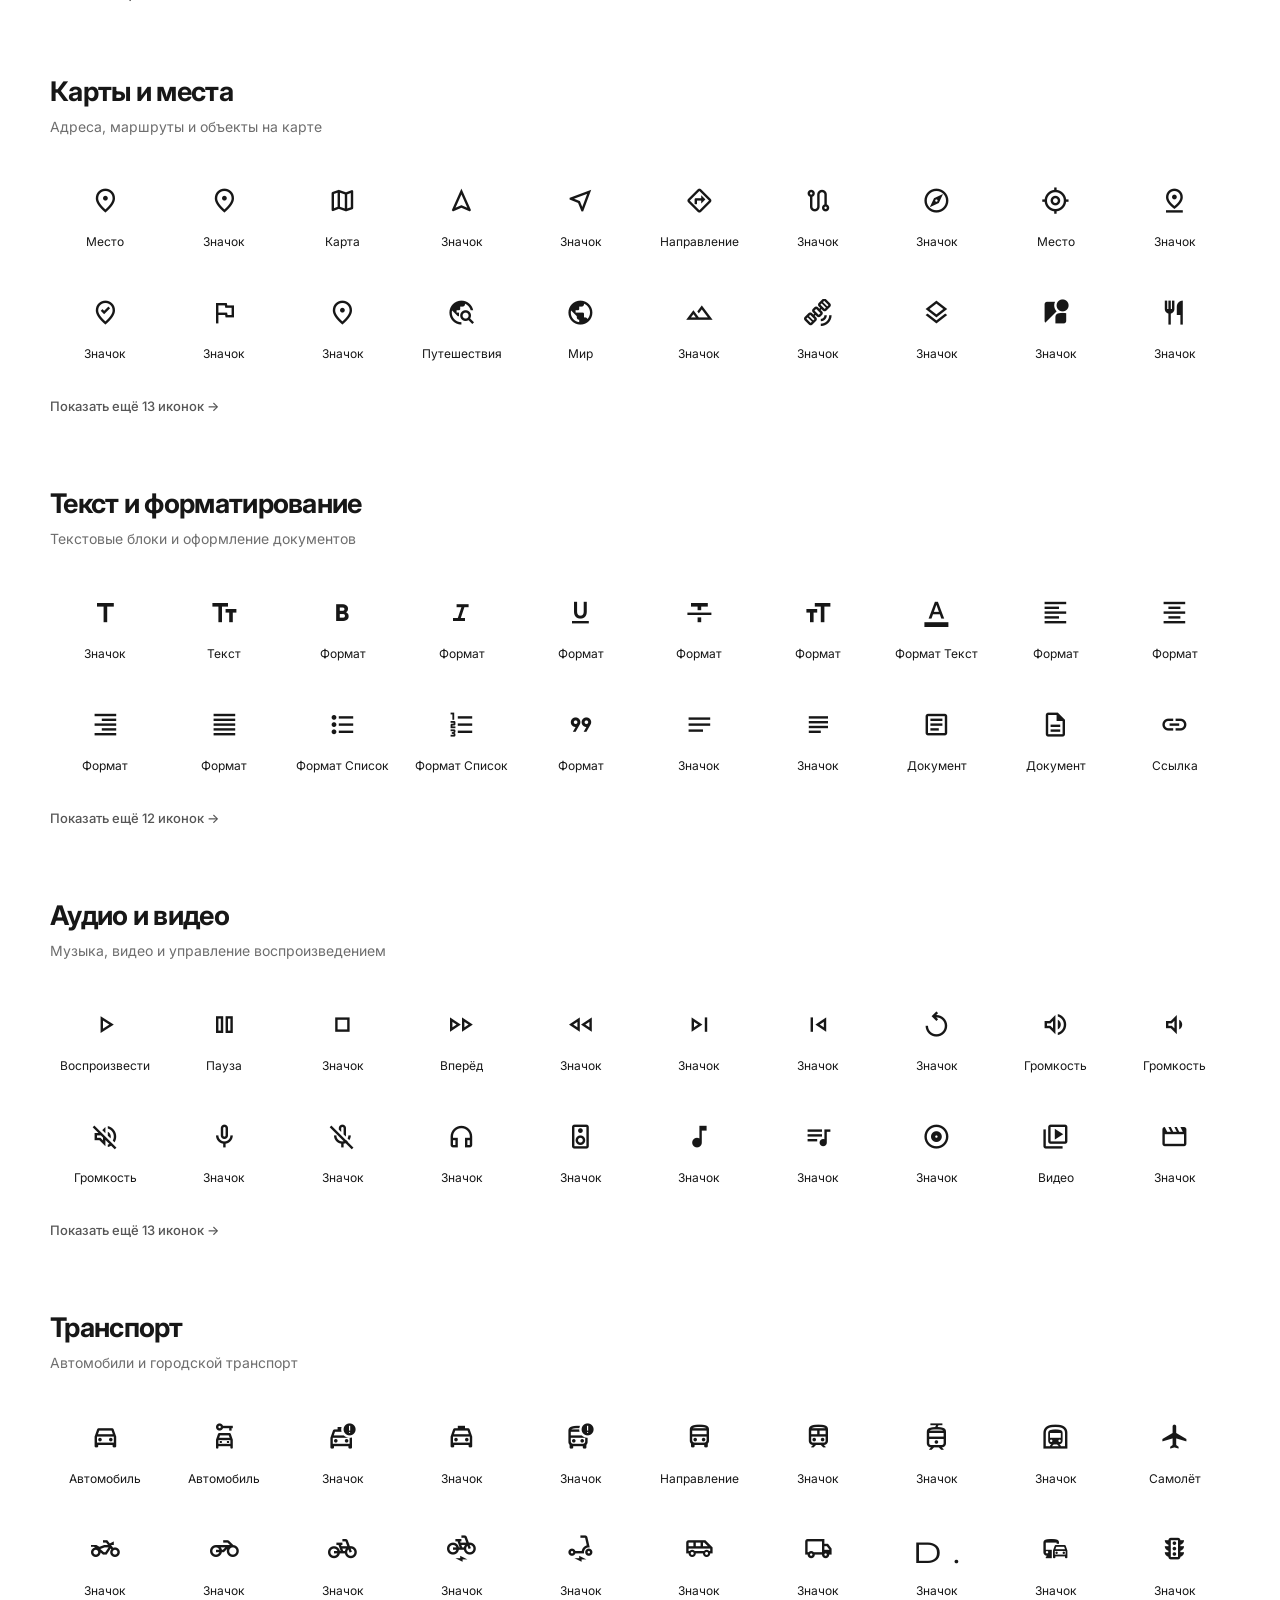
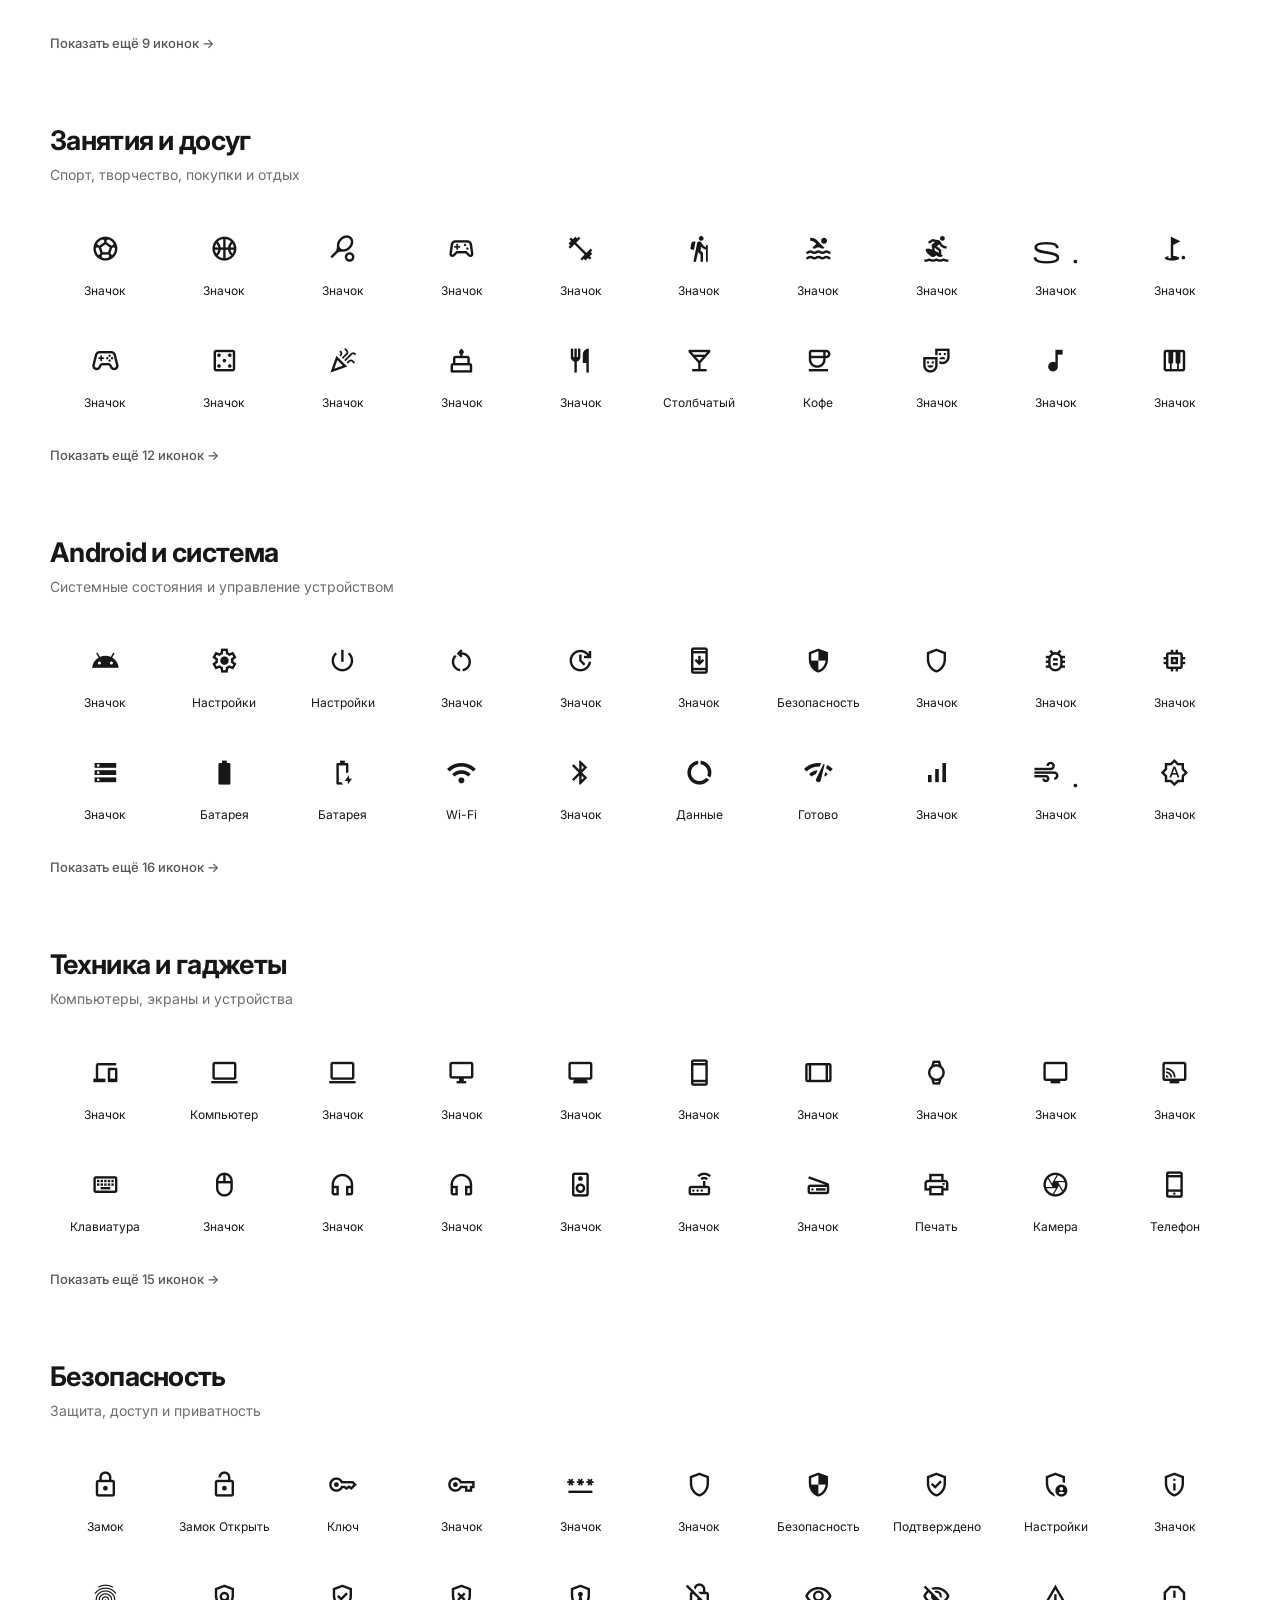
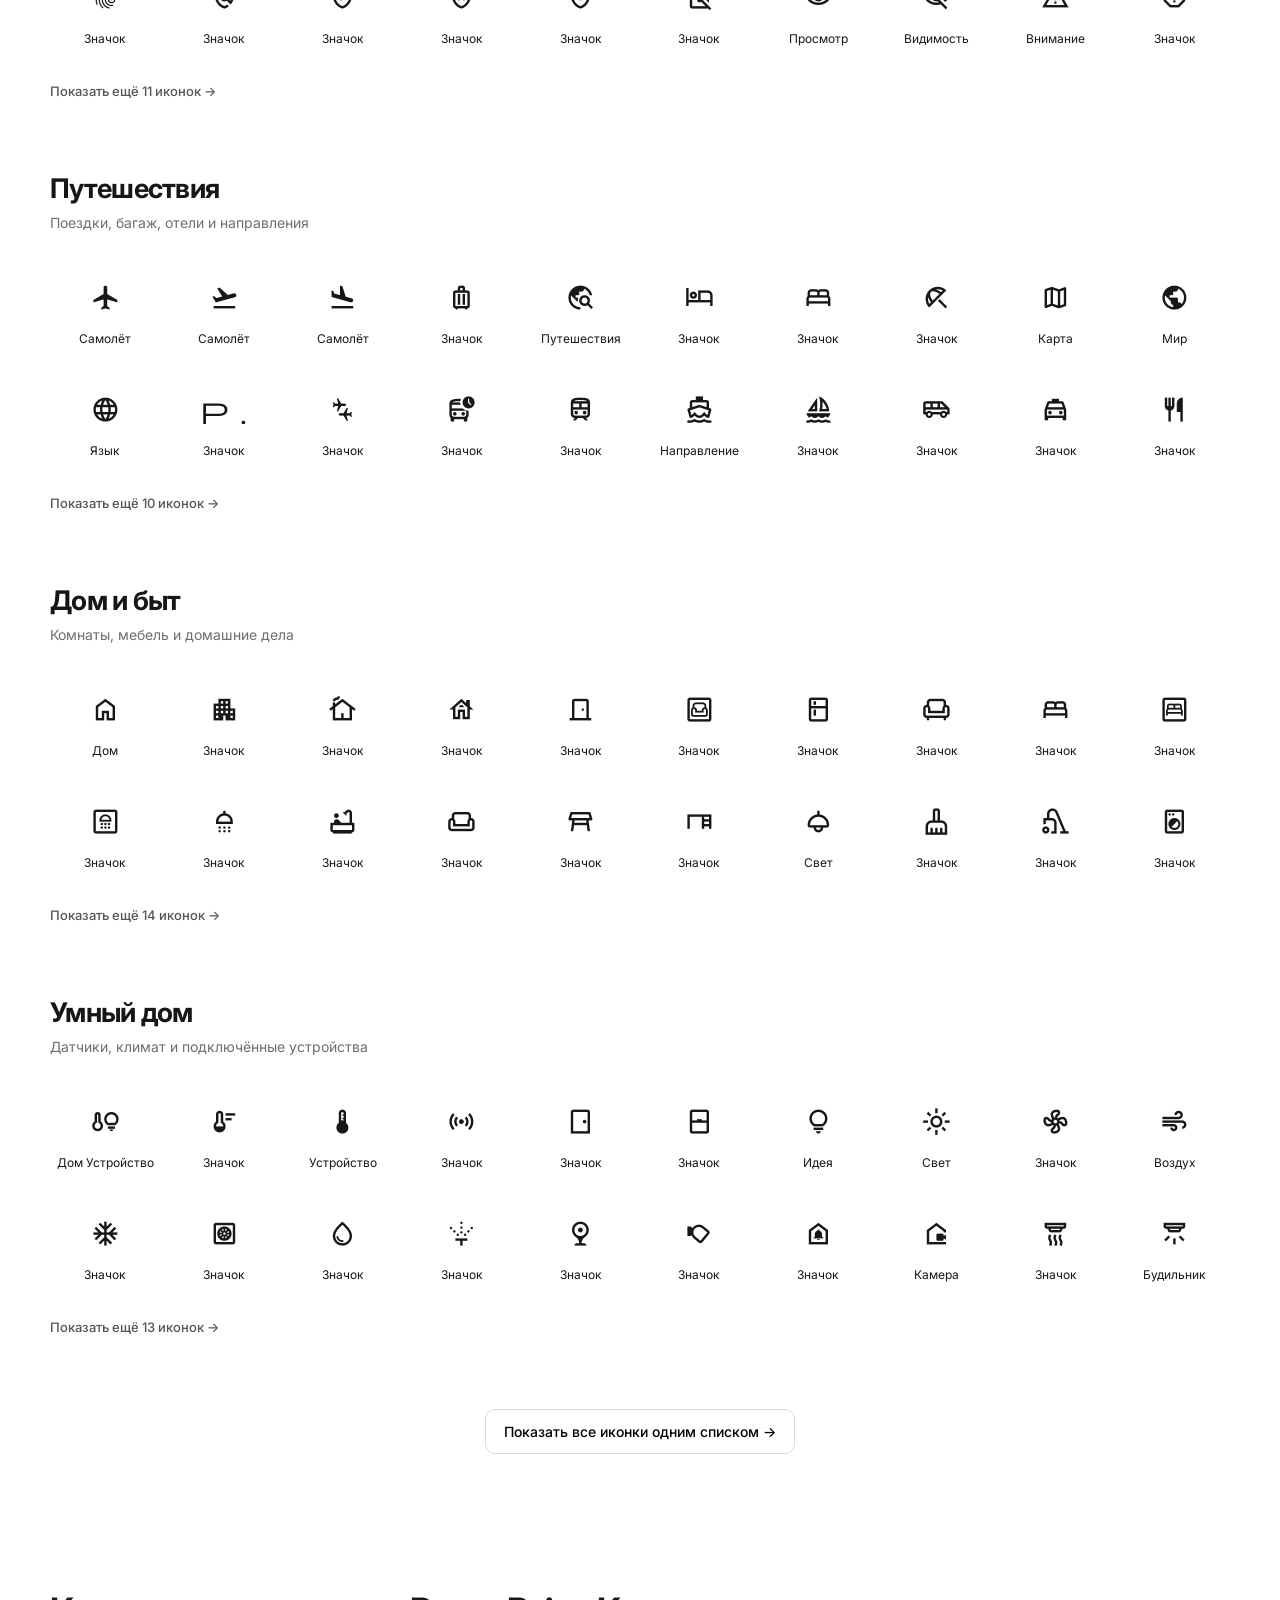
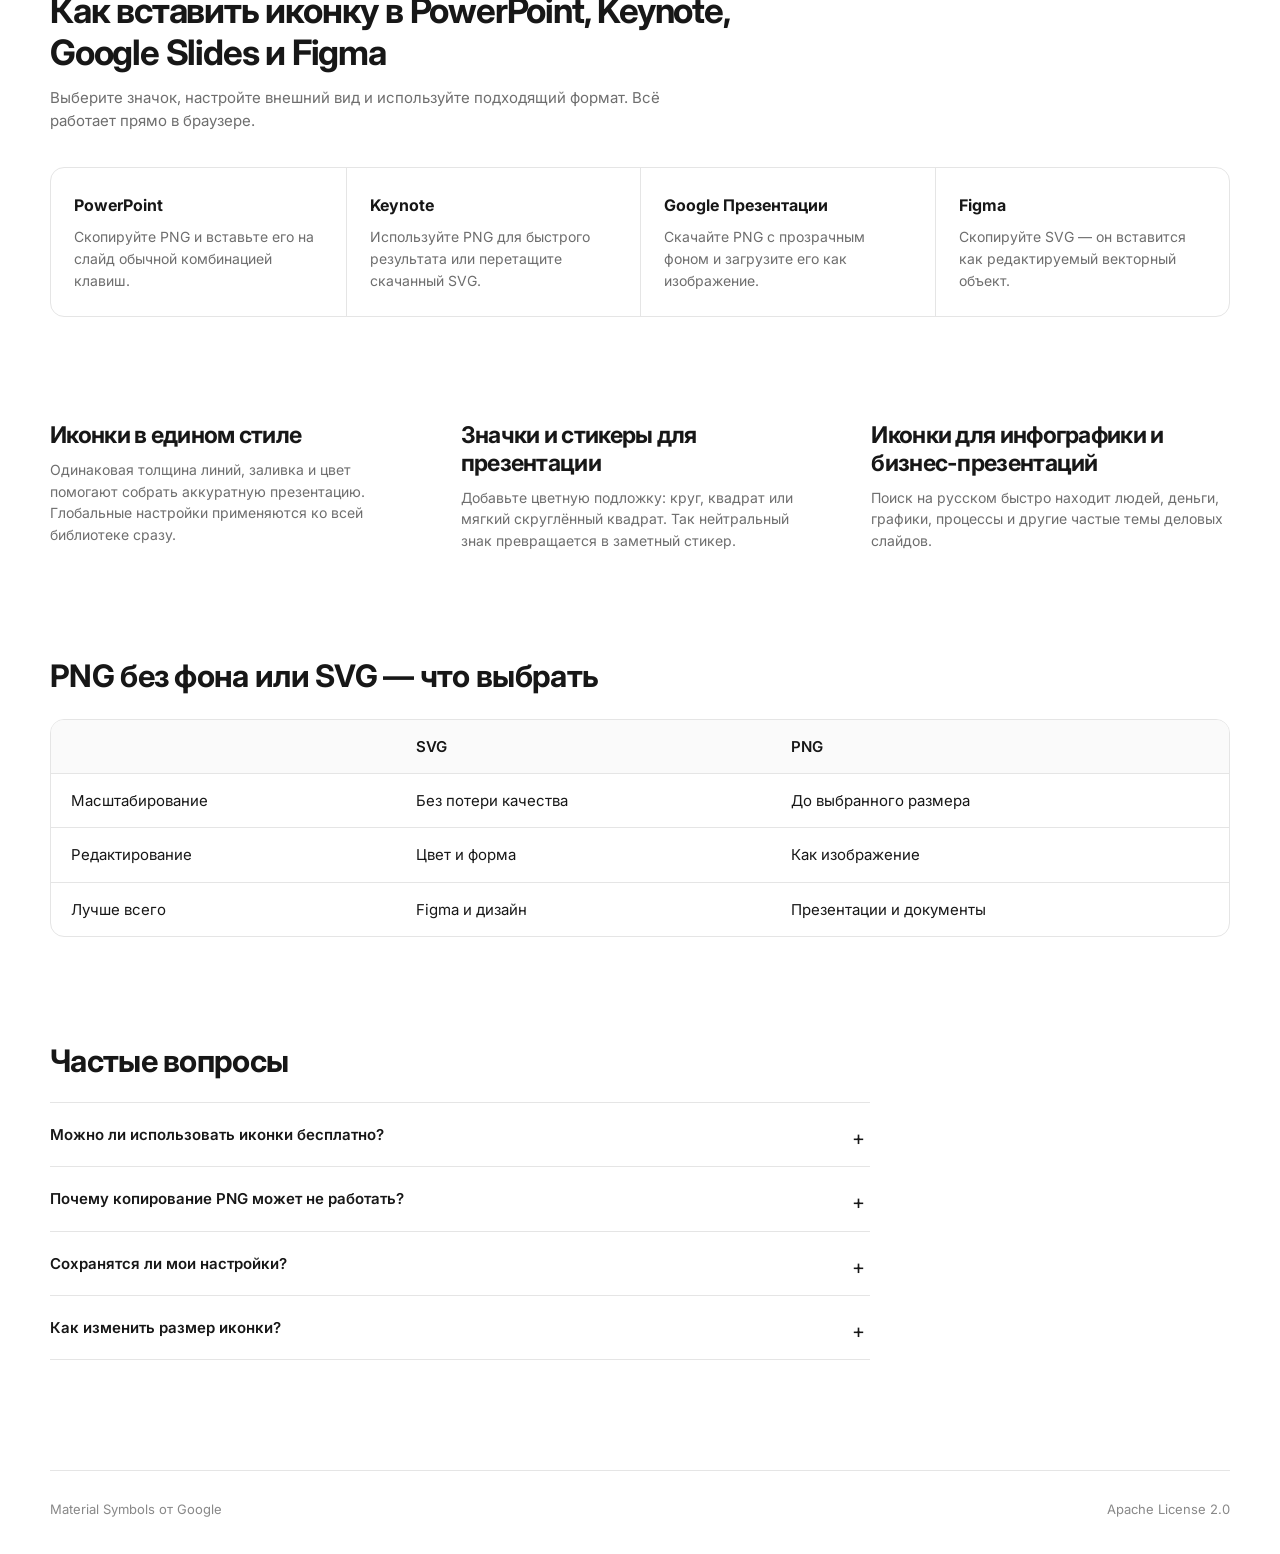
==== commit 10fd221e: "Fix icon rendering settings and vector exports" ====
--- a/index.html
+++ b/index.html
@@ -18,7 +18,7 @@
       <label class="search-box"><span class="material-icon" aria-hidden="true">search</span><input id="search" type="search" autocomplete="off" placeholder="Найти иконку: телефон, стрелка, деньги, важно…" aria-label="Поиск иконок"><kbd>⌘ K</kbd></label>
       <button class="settings-button" id="open-settings" type="button"><span aria-hidden="true">⚙</span> Настройки</button>
     </div>
-    <p class="facts">3900+ иконок <i>·</i> SVG и PNG <i>·</i> без фона <i>·</i> бесплатно <i>·</i> на русском</p>
+    <p class="facts"><span id="icon-count">Загружаем полный каталог…</span> <i>·</i> SVG и PNG <i>·</i> без фона <i>·</i> бесплатно <i>·</i> на русском</p>
   </header>
 
   <main>
@@ -61,14 +61,14 @@
       <fieldset class="control"><legend>Цвет иконки</legend><div class="color-control"><input type="color" id="icon-color" aria-label="Выбрать цвет иконки"><input type="text" id="icon-hex" maxlength="7" aria-label="HEX цвета иконки"></div></fieldset>
       <fieldset class="control"><legend>Подложка</legend><div class="backgrounds" id="backgrounds"><button type="button" data-background="none">Нет</button><button type="button" data-background="circle" aria-label="Круг"><i class="shape circle"></i></button><button type="button" data-background="square" aria-label="Квадрат"><i class="shape square"></i></button><button type="button" data-background="rounded" aria-label="Скруглённый квадрат"><i class="shape rounded"></i></button></div><div class="color-control" id="background-color-row"><input type="color" id="background-color" aria-label="Выбрать цвет подложки"><input type="text" id="background-hex" maxlength="7" aria-label="HEX цвета подложки"></div></fieldset>
       <div class="control"><div class="control-label"><label for="scale">Иконка внутри</label><output id="scale-value">60%</output></div><input id="scale" type="range" min="40" max="90" step="5"></div>
-      <div class="settings-preview"><span class="material-icon icon-surface">favorite</span><small>Предпросмотр</small></div>
+      <div class="settings-preview"><div id="settings-icon"></div><small>Предпросмотр</small></div>
     </div>
   </aside>
 
   <div class="modal-backdrop" id="modal-backdrop" hidden></div>
   <section class="modal" id="icon-modal" role="dialog" aria-modal="true" aria-labelledby="modal-title" aria-hidden="true">
     <button class="icon-button modal-close" id="close-modal" aria-label="Закрыть окно">×</button>
-    <div class="modal-layout"><div class="modal-preview"><span id="modal-symbol" class="material-icon icon-surface">search</span></div><div class="modal-info"><div class="title-line"><div><p class="eyebrow" id="modal-system">search</p><h2 id="modal-title">Поиск</h2></div><button class="link-button" id="copy-link" type="button" aria-label="Копировать ссылку"><span class="material-icon">link</span></button></div>
+    <div class="modal-layout"><div class="modal-preview"><div id="modal-symbol"></div></div><div class="modal-info"><div class="title-line"><div><p class="eyebrow" id="modal-system">search</p><h2 id="modal-title">Поиск</h2></div><button class="link-button" id="copy-link" type="button" aria-label="Копировать ссылку"><span class="material-icon">link</span></button></div>
       <p class="meta" id="modal-settings"></p>
       <div class="size-block"><label for="export-size">Размер, px</label><div class="stepper"><button id="size-minus" type="button" aria-label="Уменьшить размер">−</button><input id="export-size" type="number" min="16" max="2048" value="256"><button id="size-plus" type="button" aria-label="Увеличить размер">+</button></div><div class="quick-sizes" id="quick-sizes"><button>48</button><button>96</button><button class="active">256</button><button>512</button><button>1024</button></div></div>
       <div class="download-row"><button class="primary" id="download-svg">↓ SVG</button><button class="primary" id="download-png">↓ PNG</button></div>
--- a/styles.css
+++ b/styles.css
@@ -4,3 +4,11 @@
 @media(max-width:1000px){.icon-grid{grid-template-columns:repeat(8,1fr)}.modal-layout{grid-template-columns:280px 1fr}.editorial{gap:30px}}
 @media(max-width:760px){.container{width:calc(100% - 32px)}.hero{padding-top:43px}.hero h1{font-size:34px;letter-spacing:-1.3px}.mobile-break{display:block}.lead{font-size:15px;margin:14px auto 26px}.search-row{display:block}.search-box{height:54px}.search-box kbd{display:none}.settings-button{width:100%;height:46px;margin-top:8px}.facts{line-height:1.7}.library{padding-top:53px}.icon-category{margin-bottom:53px}.section-heading h2{font-size:23px}.icon-grid{grid-template-columns:repeat(4,1fr);gap:3px}.icon-card{height:96px;font-size:11px}.icon-card .material-icon{font-size:31px}.content{padding-top:90px}.content>h2{font-size:29px}.content>h2 br{display:none}.how-grid{grid-template-columns:1fr 1fr}.how-grid article{min-height:150px}.how-grid article:nth-child(3){border-left:0;border-top:1px solid var(--border)}.how-grid article:nth-child(4){border-top:1px solid var(--border)}.editorial{grid-template-columns:1fr;margin-top:75px}.formats,.faq{margin-top:75px}.table-wrap{overflow-x:auto}th,td{min-width:130px;padding:13px}.drawer{width:100%}.modal{width:100%;height:100dvh;max-height:none;border-radius:0}.modal-layout{display:block}.modal-preview{height:210px;border-radius:0}.modal-preview .material-icon{font-size:115px}.modal-info{padding:25px 20px 35px}.modal-close{background:#fff}.copy-wide small{display:block}.related{padding-bottom:10px}footer{margin-top:80px;display:block}footer span{display:block}}
 @media(max-width:390px){.container{width:calc(100% - 24px)}.hero h1{font-size:31px}.search-box{padding:0 13px}.search-box input{font-size:14px;padding-right:0}.icon-grid{grid-template-columns:repeat(3,1fr)}.how-grid{grid-template-columns:1fr}.how-grid article+article{border-left:0;border-top:1px solid var(--border)}.modal-preview{height:175px}.quick-sizes{gap:3px}.modal-info{padding-inline:16px}}
+
+/* One visual component is used by cards, search, related items and previews. */
+.icon-visual{--visual-size:48px;width:var(--visual-size);height:var(--visual-size);display:inline-flex;align-items:center;justify-content:center;flex:0 0 auto;background:transparent;color:var(--icon-color);overflow:hidden}
+.icon-visual.shape-circle{background:var(--background-color);border-radius:50%}.icon-visual.shape-square{background:var(--background-color);border-radius:0}.icon-visual.shape-rounded{background:var(--background-color);border-radius:20%}
+.icon-visual .material-icon{font-size:calc(var(--visual-size) * var(--icon-scale));color:inherit}
+.settings-preview .icon-visual{--visual-size:76px}.modal-preview .icon-visual{--visual-size:180px}.related .icon-visual{--visual-size:42px}
+.settings-preview .material-icon,.modal-preview .material-icon{font-size:calc(var(--visual-size) * var(--icon-scale))}
+@media(max-width:760px){.modal-preview .icon-visual{--visual-size:150px}.color-control{min-width:0}.color-control input[type=text]{min-width:0}.segments button{padding-inline:5px}}
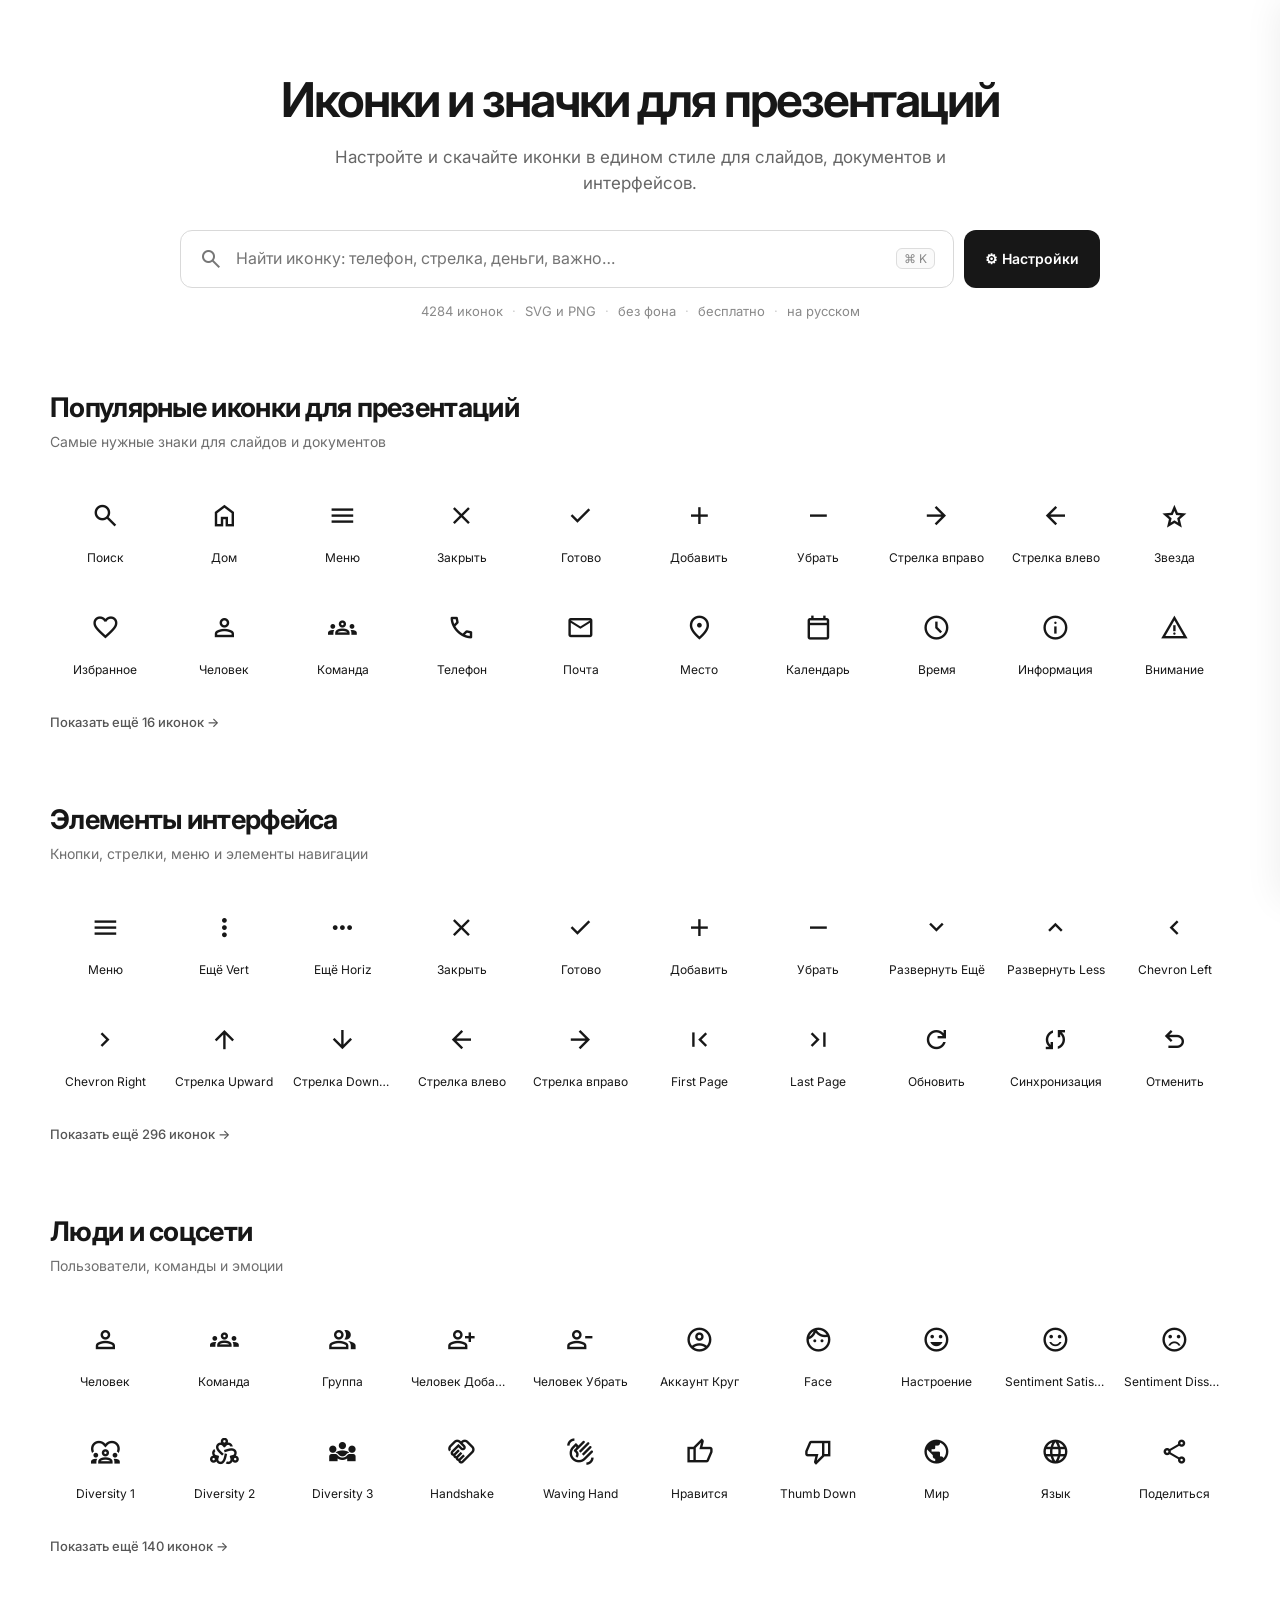
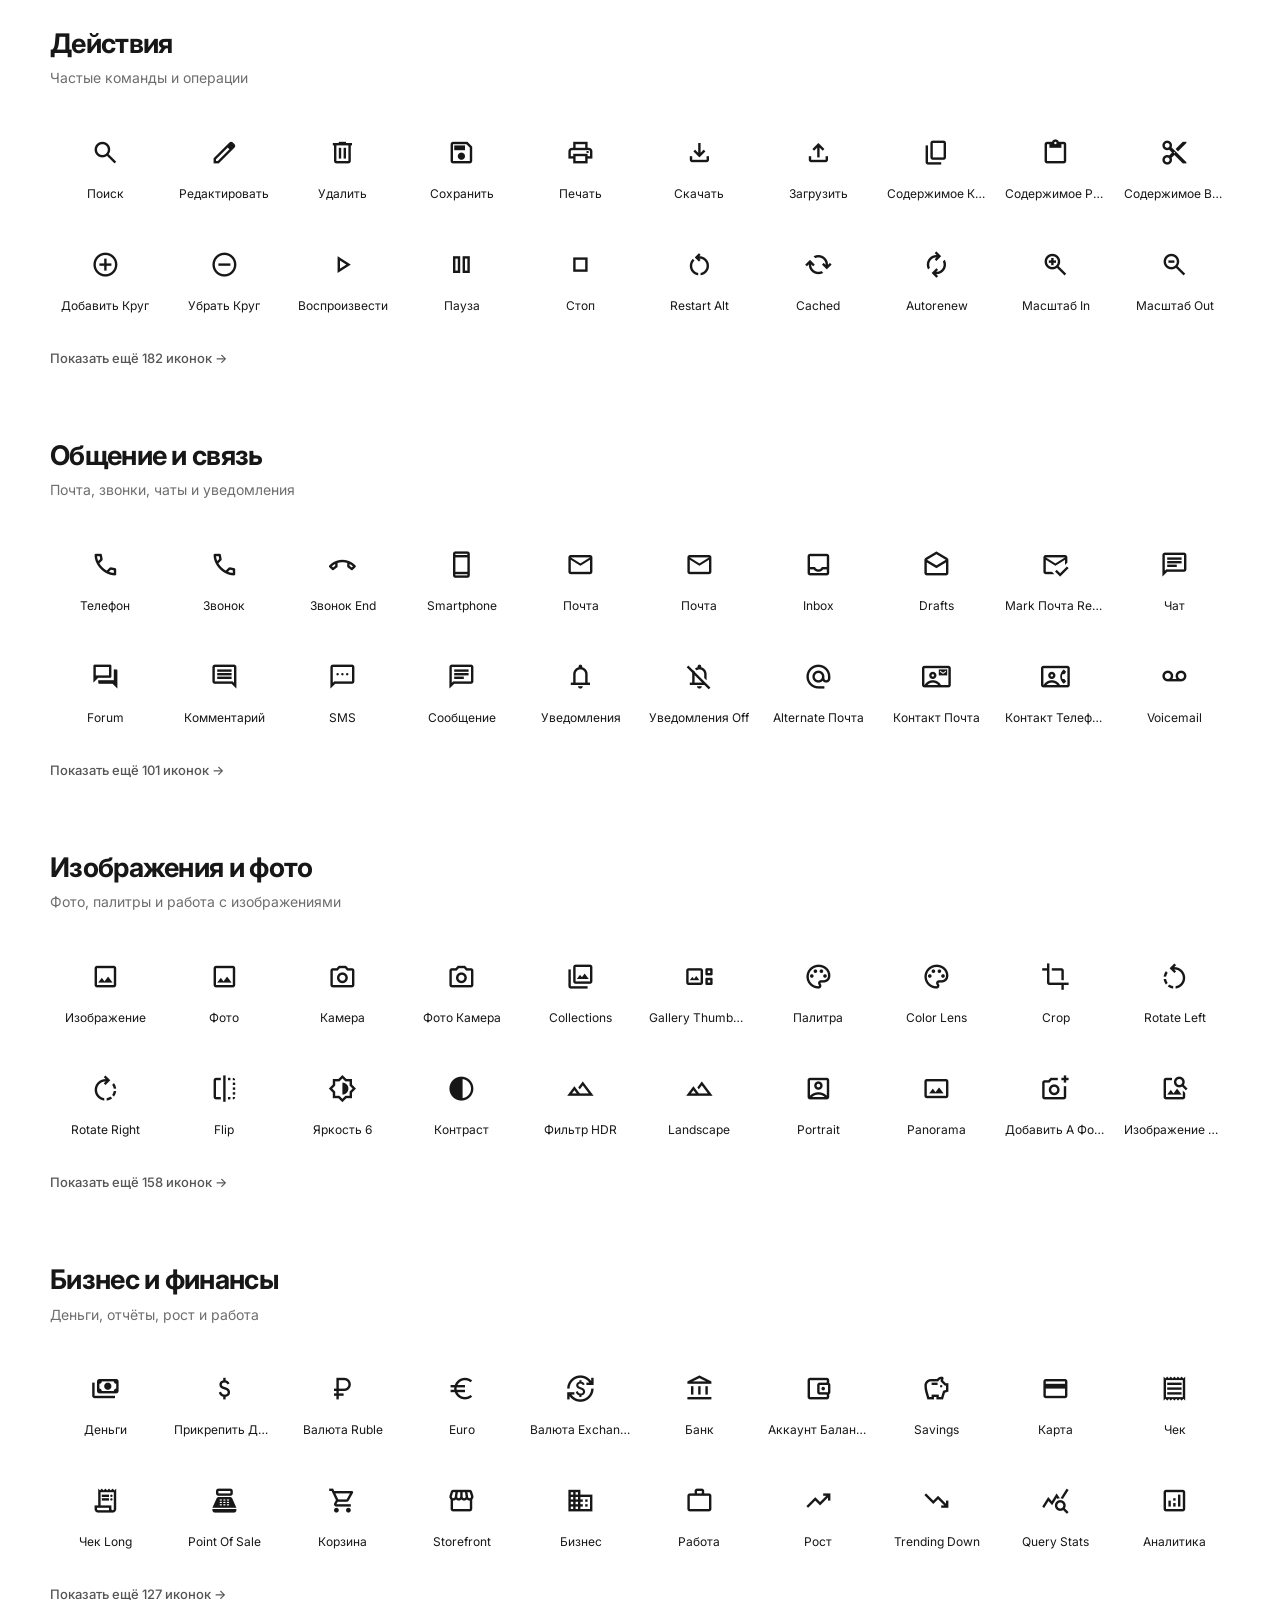
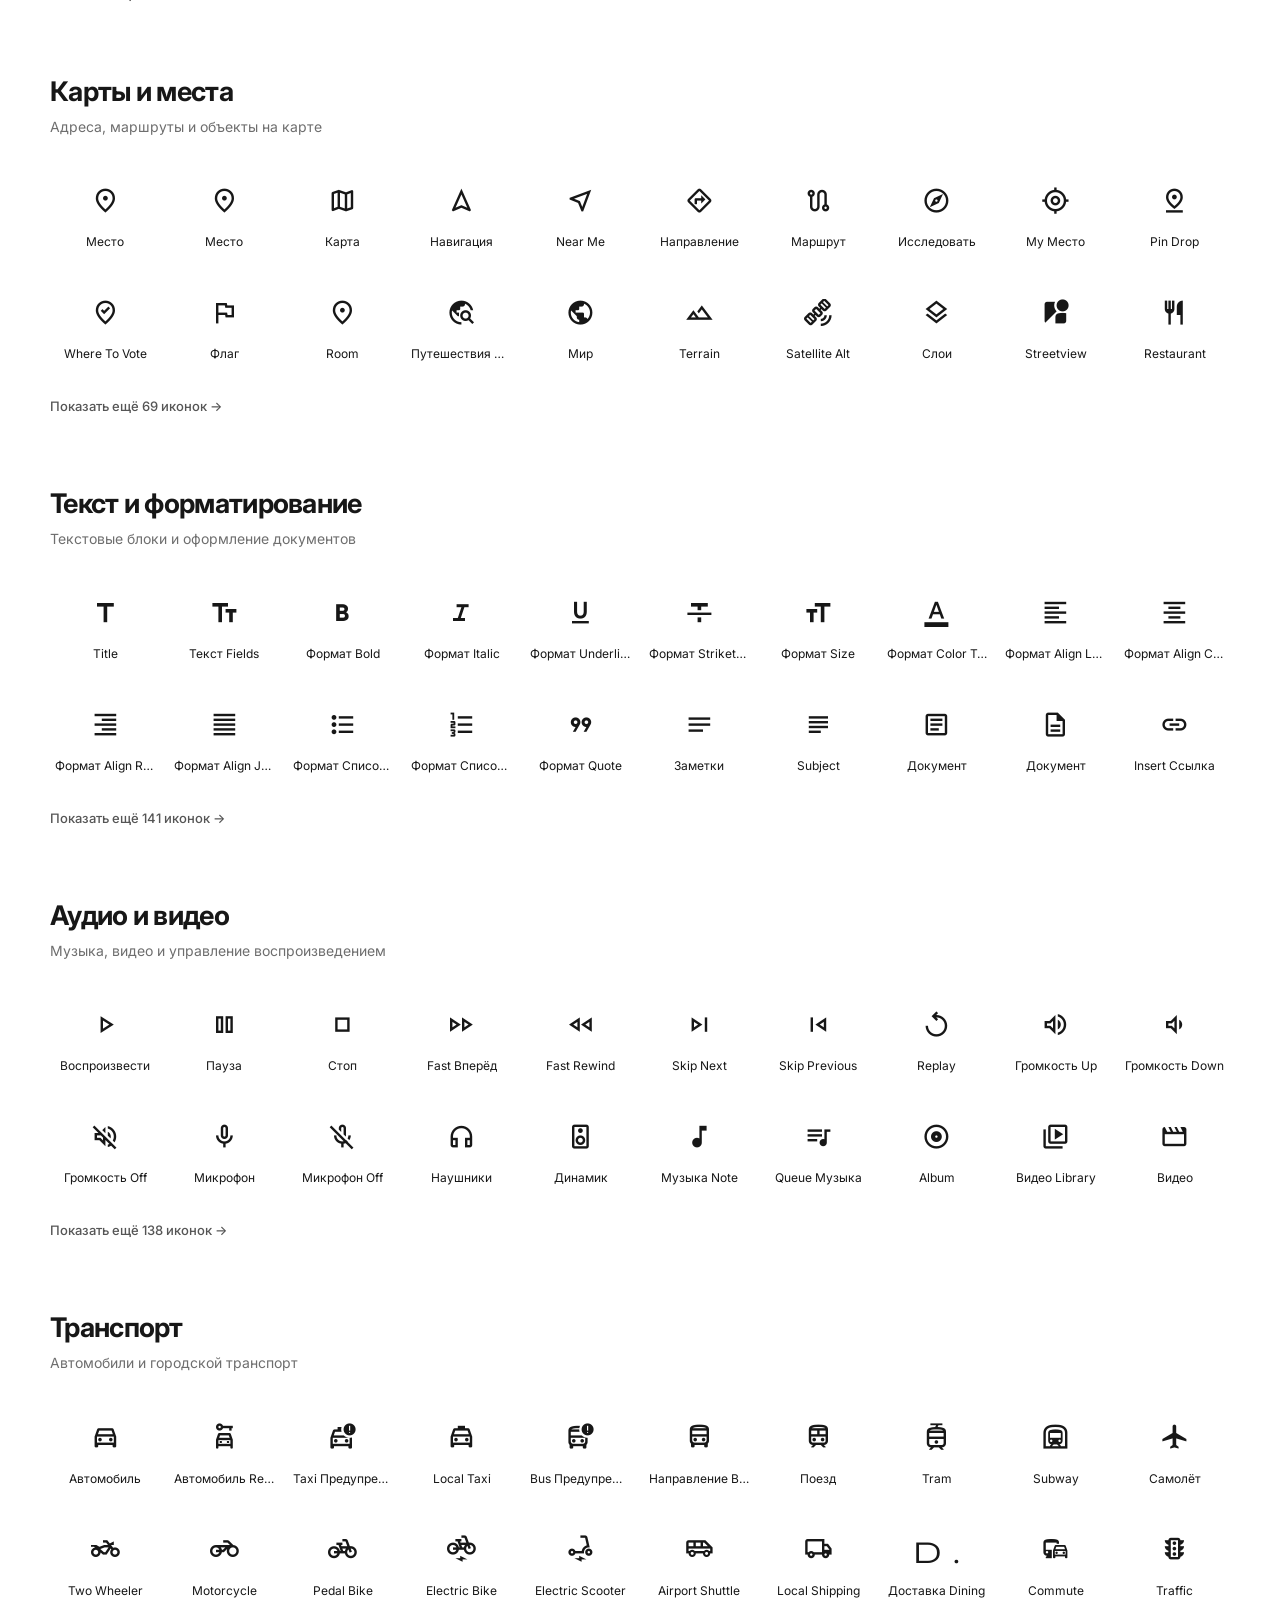
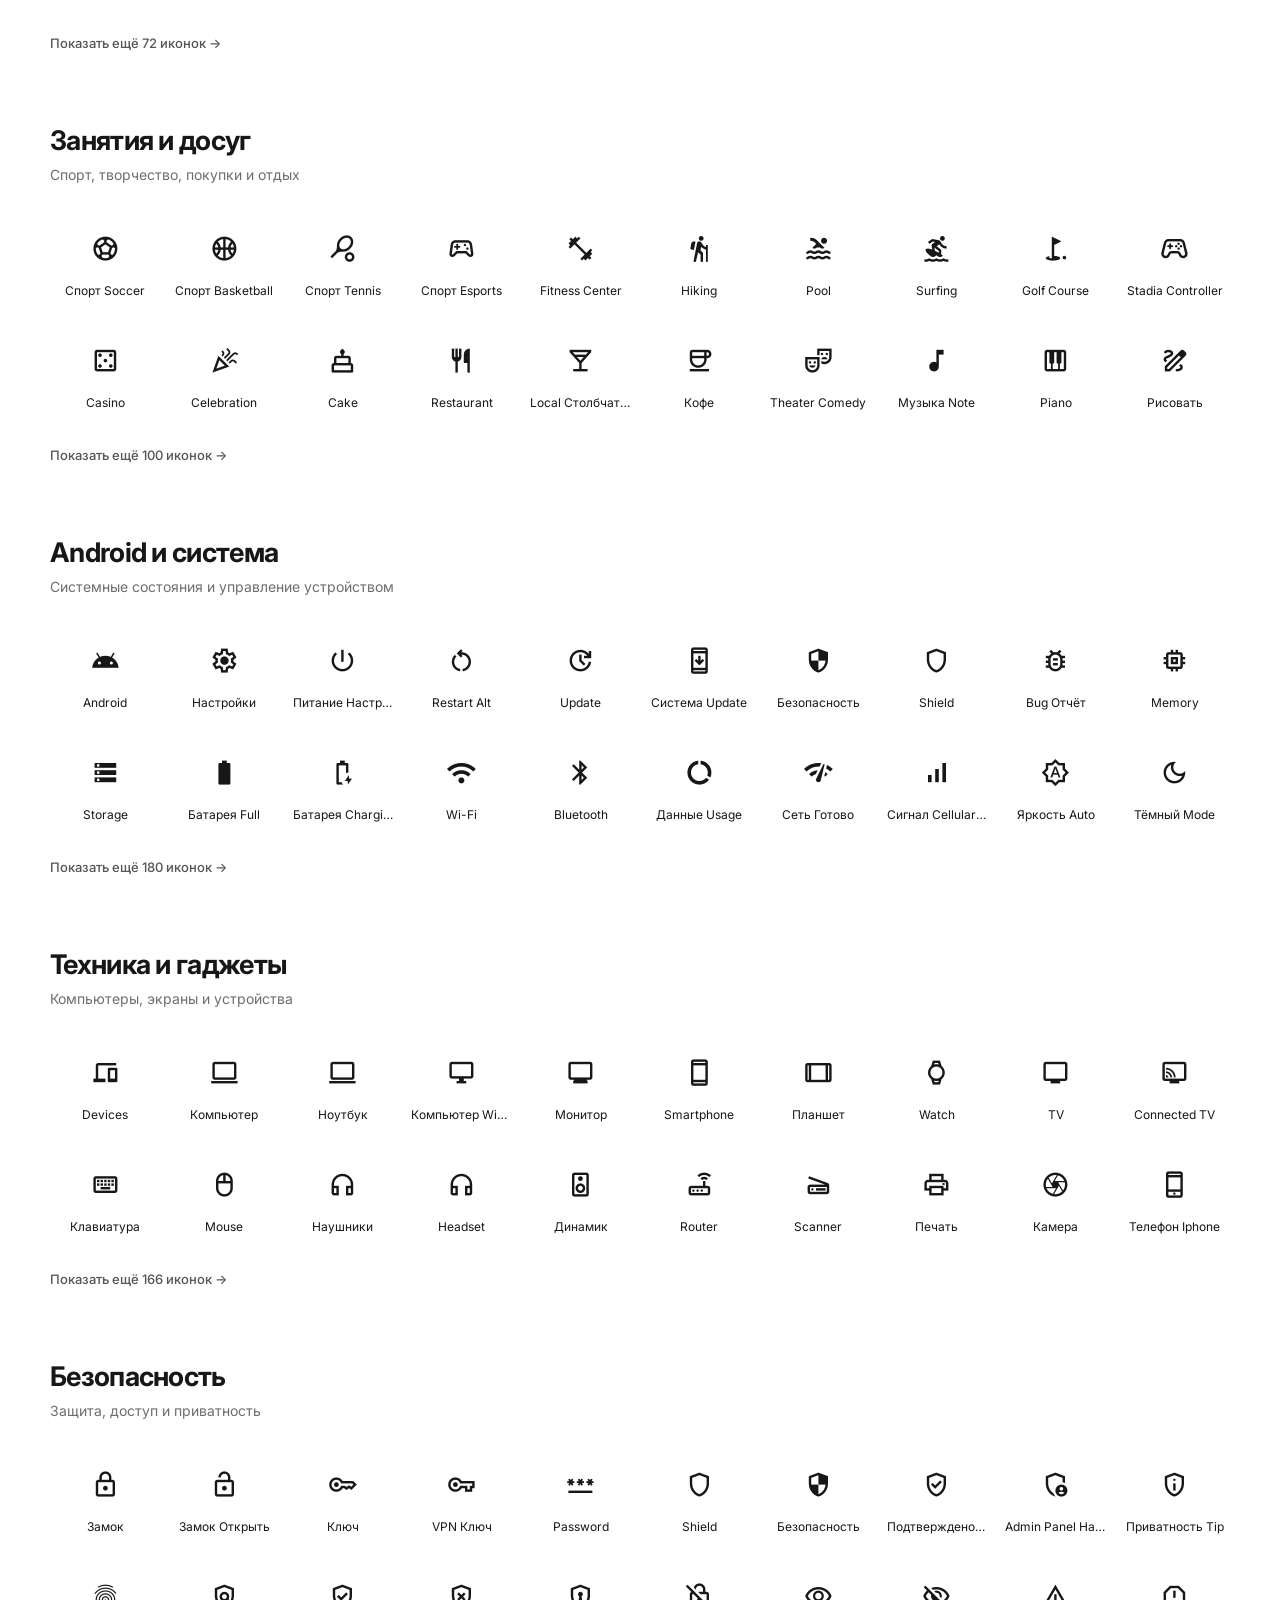
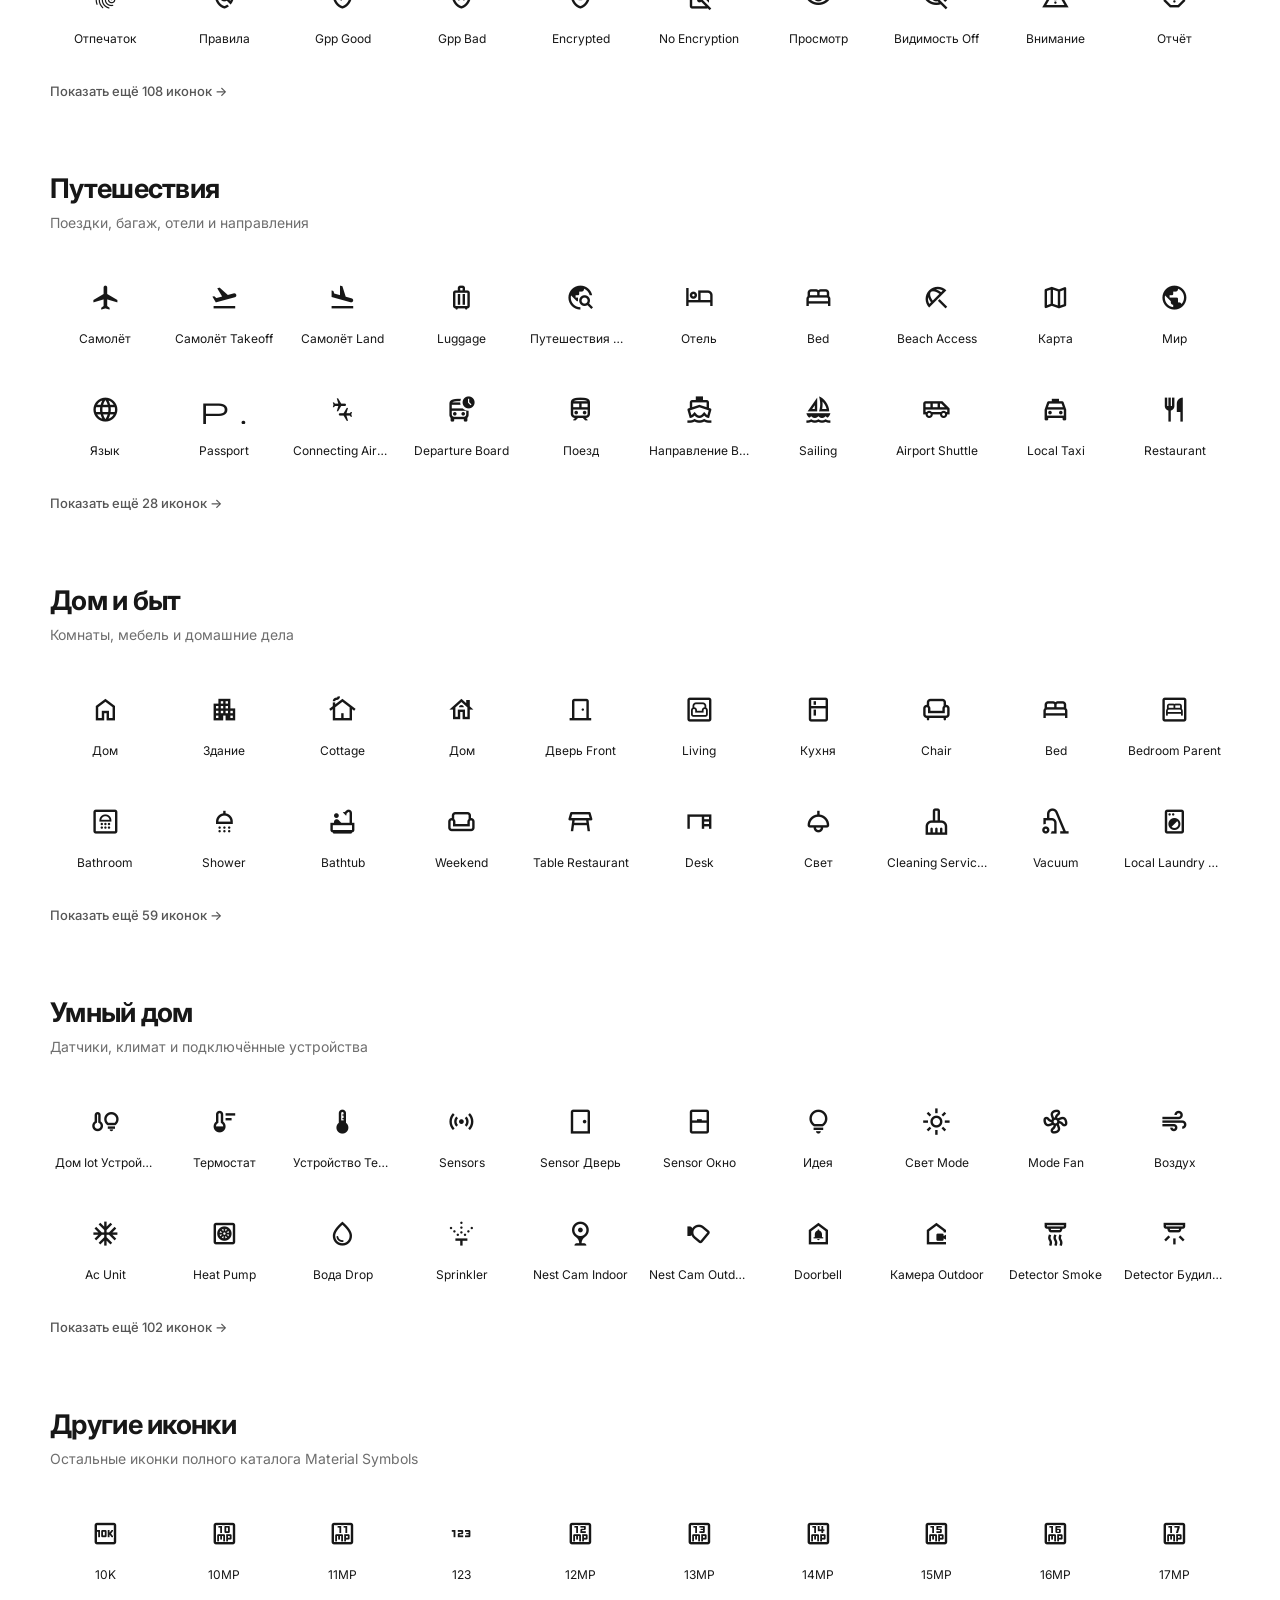
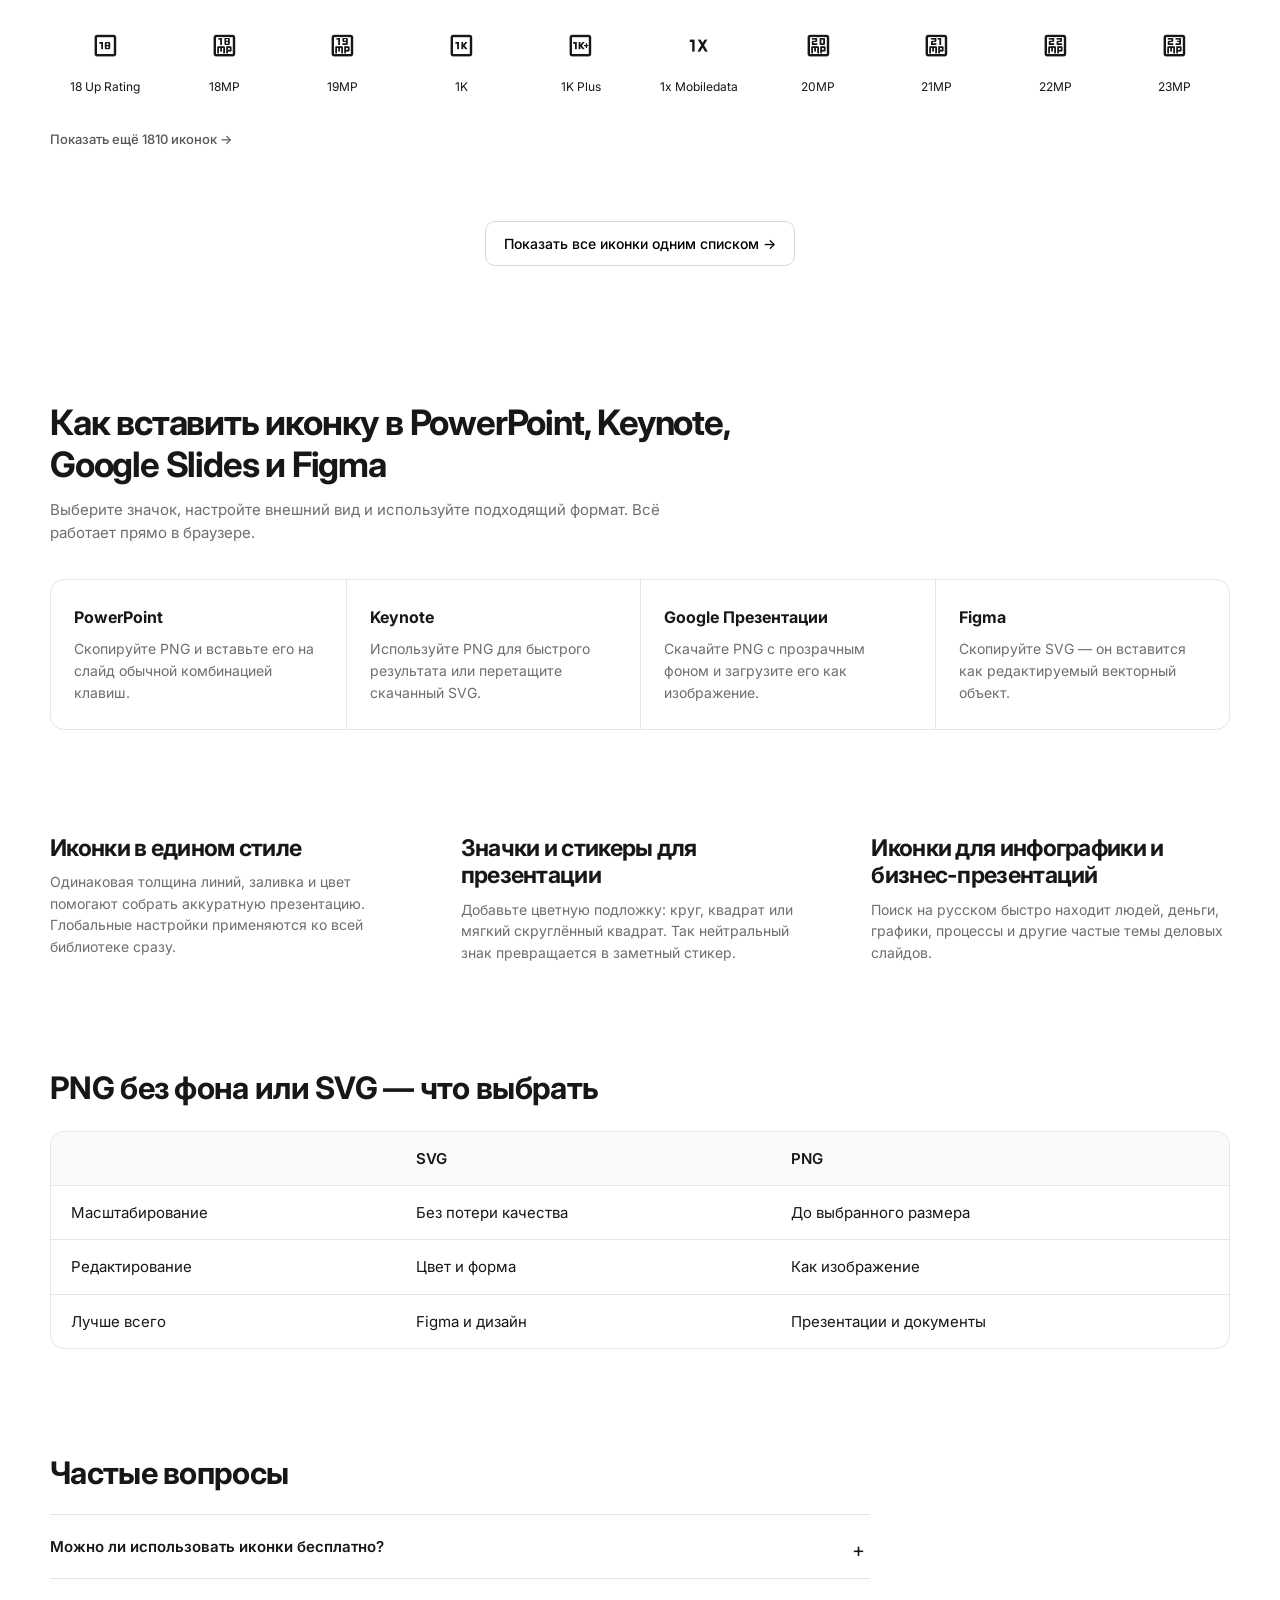
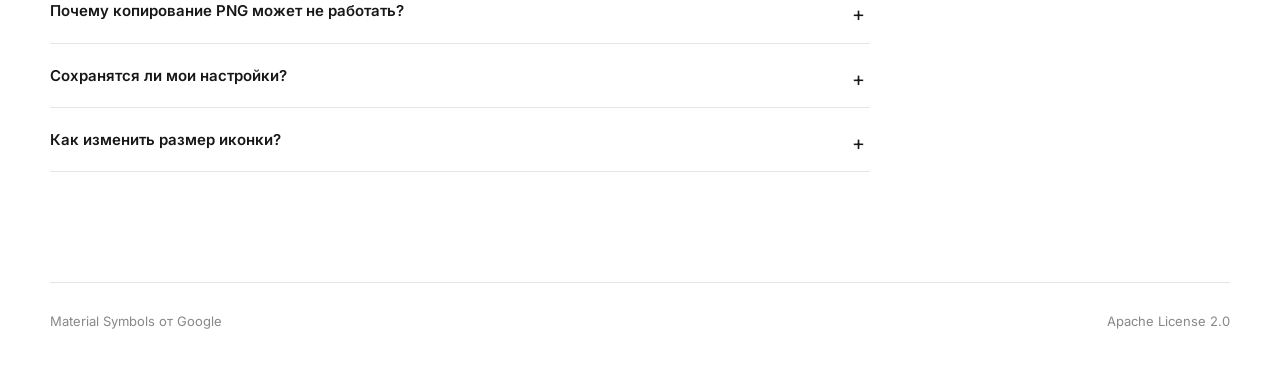
==== commit c8f2a9bb: "Use full local Material Symbols catalog" ====
--- a/index.html
+++ b/index.html
@@ -77,5 +77,5 @@
     </div></div>
   </section>
   <div class="toast" id="toast" role="status" aria-live="polite"></div>
-  <script src="icons-data.js"></script><script src="app.js"></script>
+  <script src="material-symbols-data.js"></script><script src="icons-data.js"></script><script src="app.js"></script>
 </body></html>
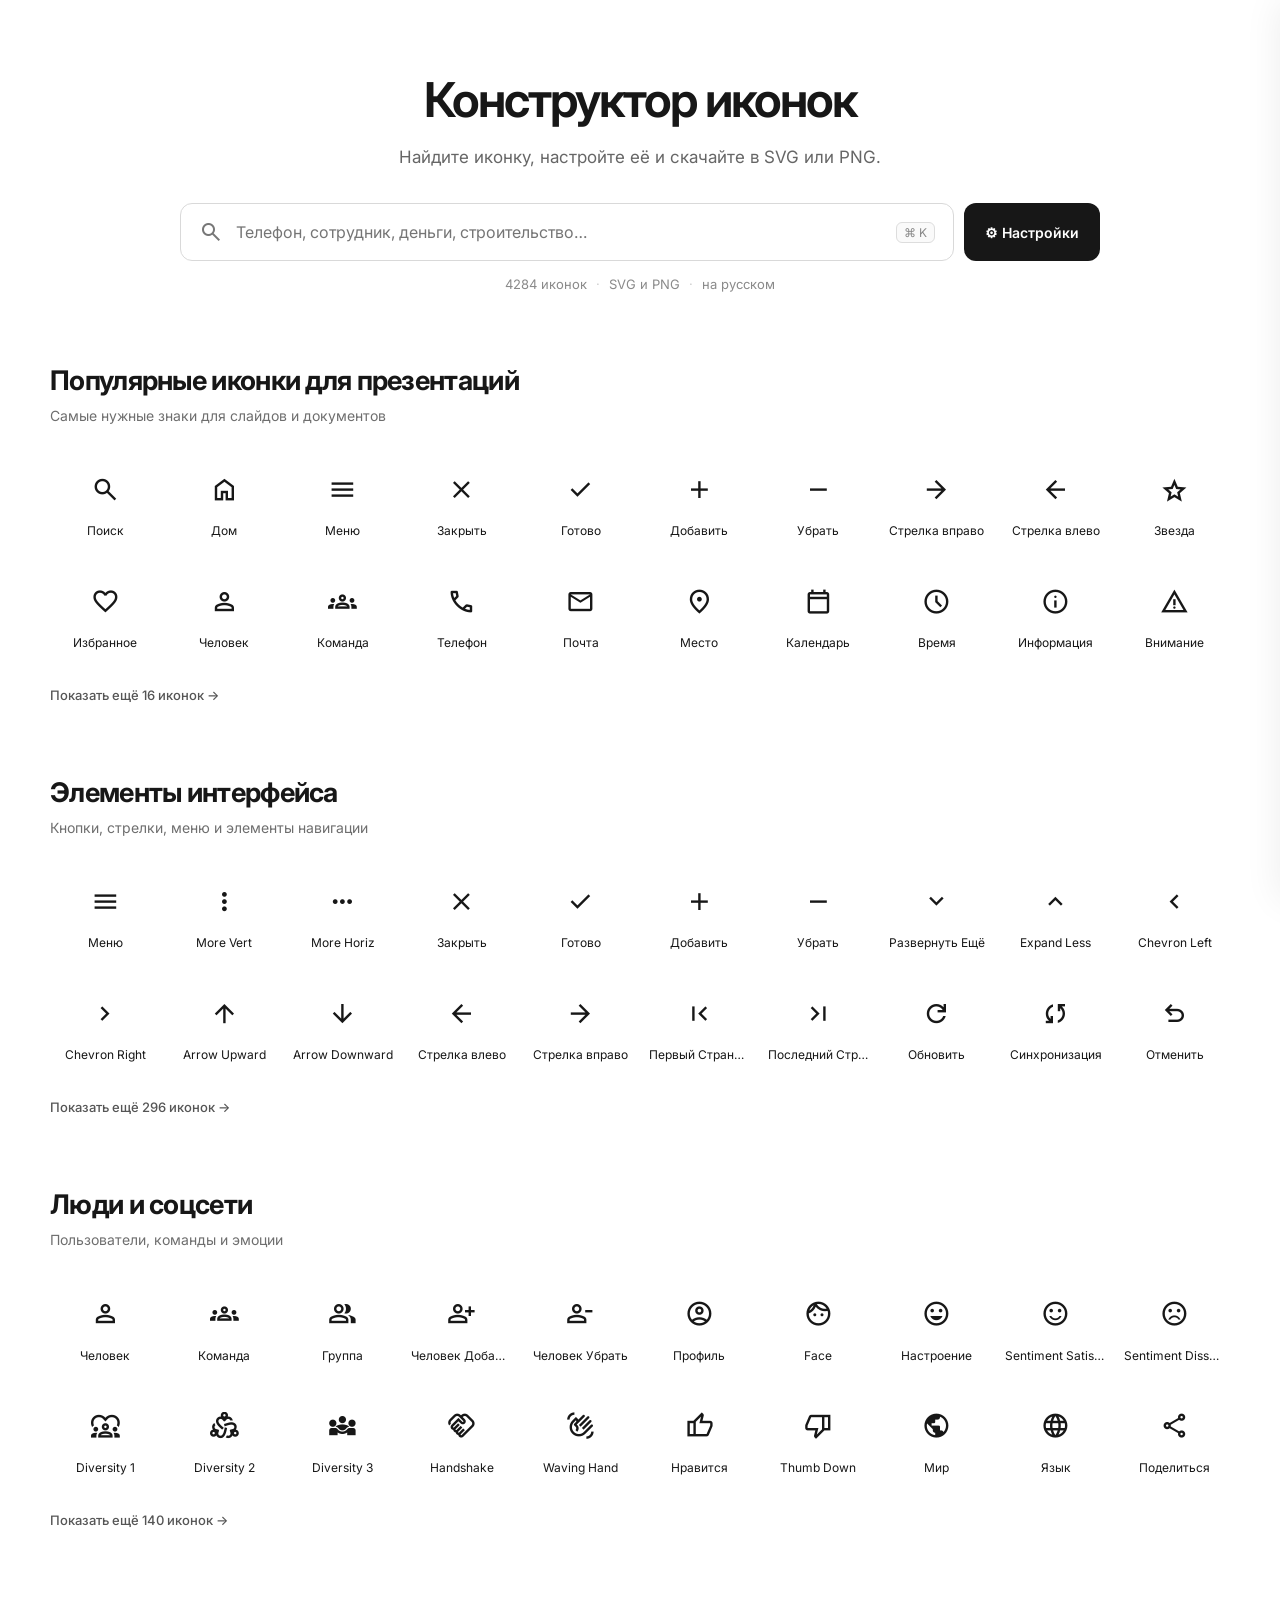
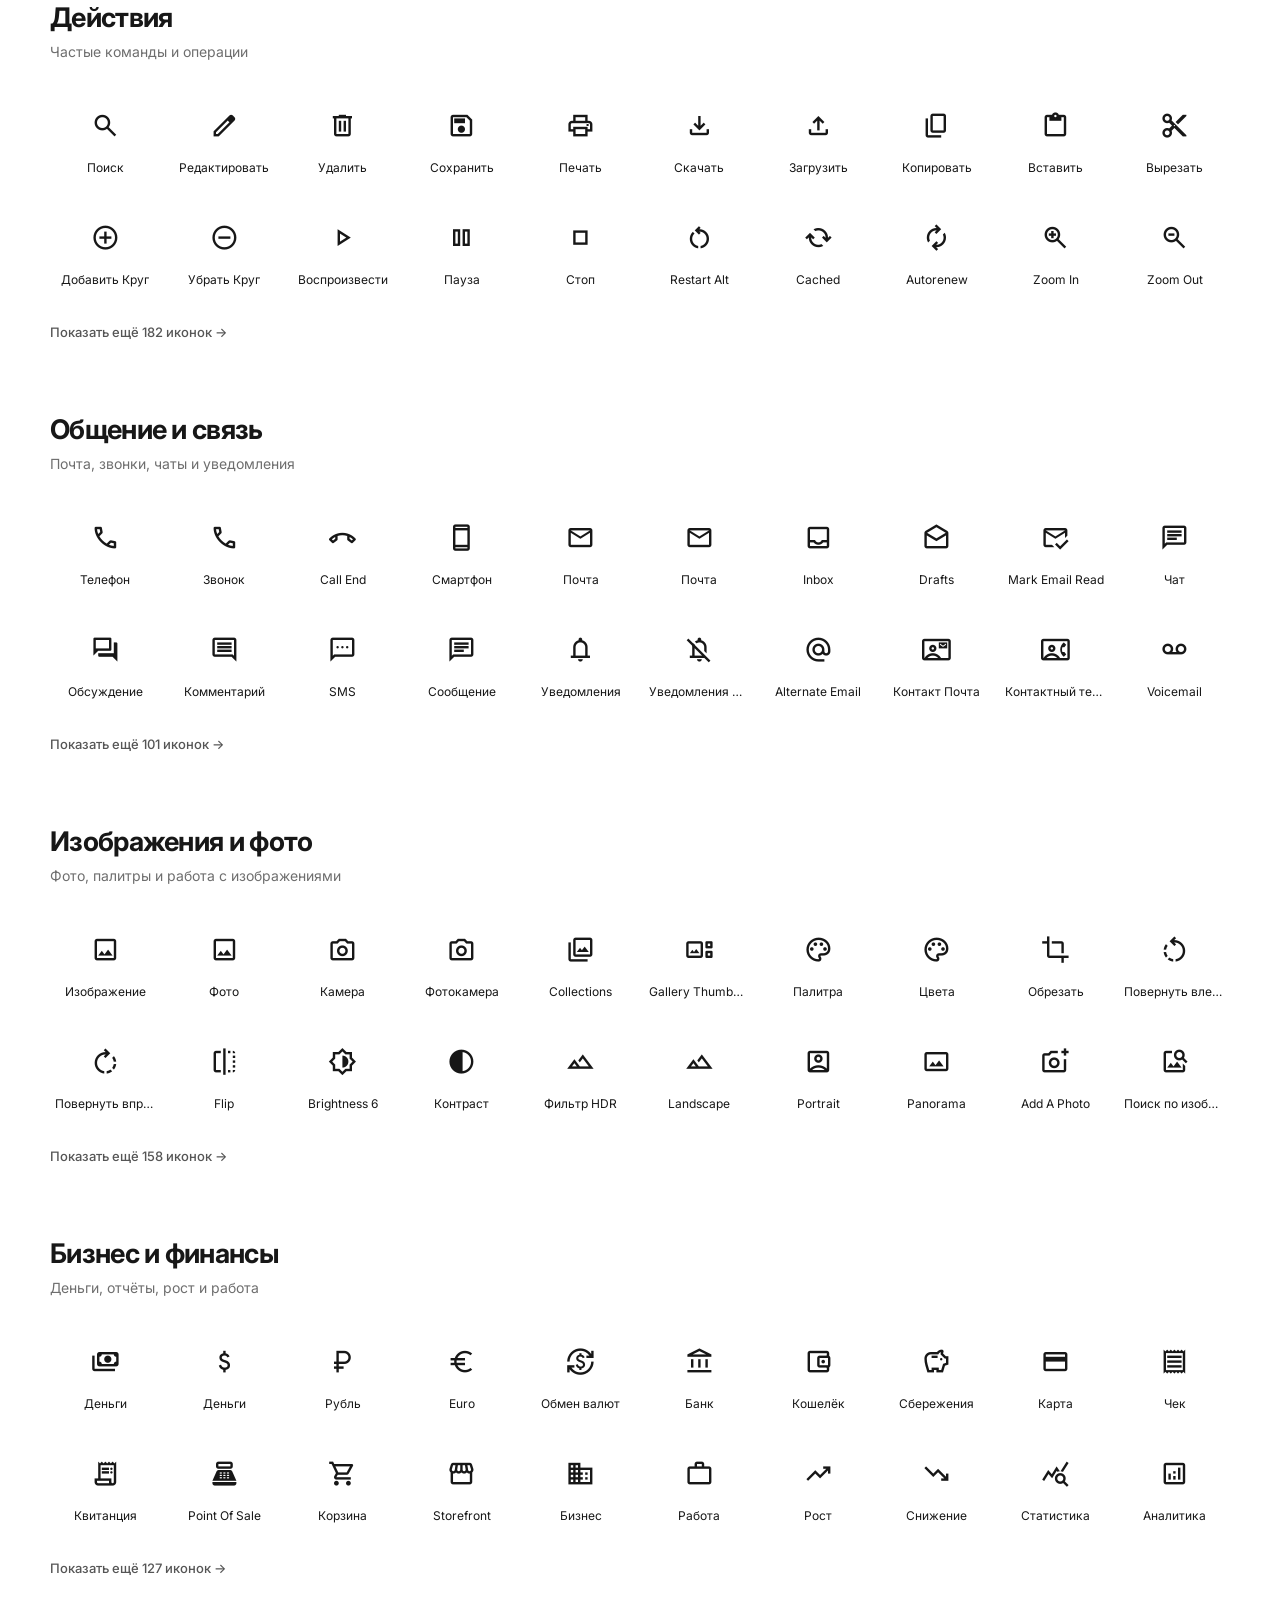
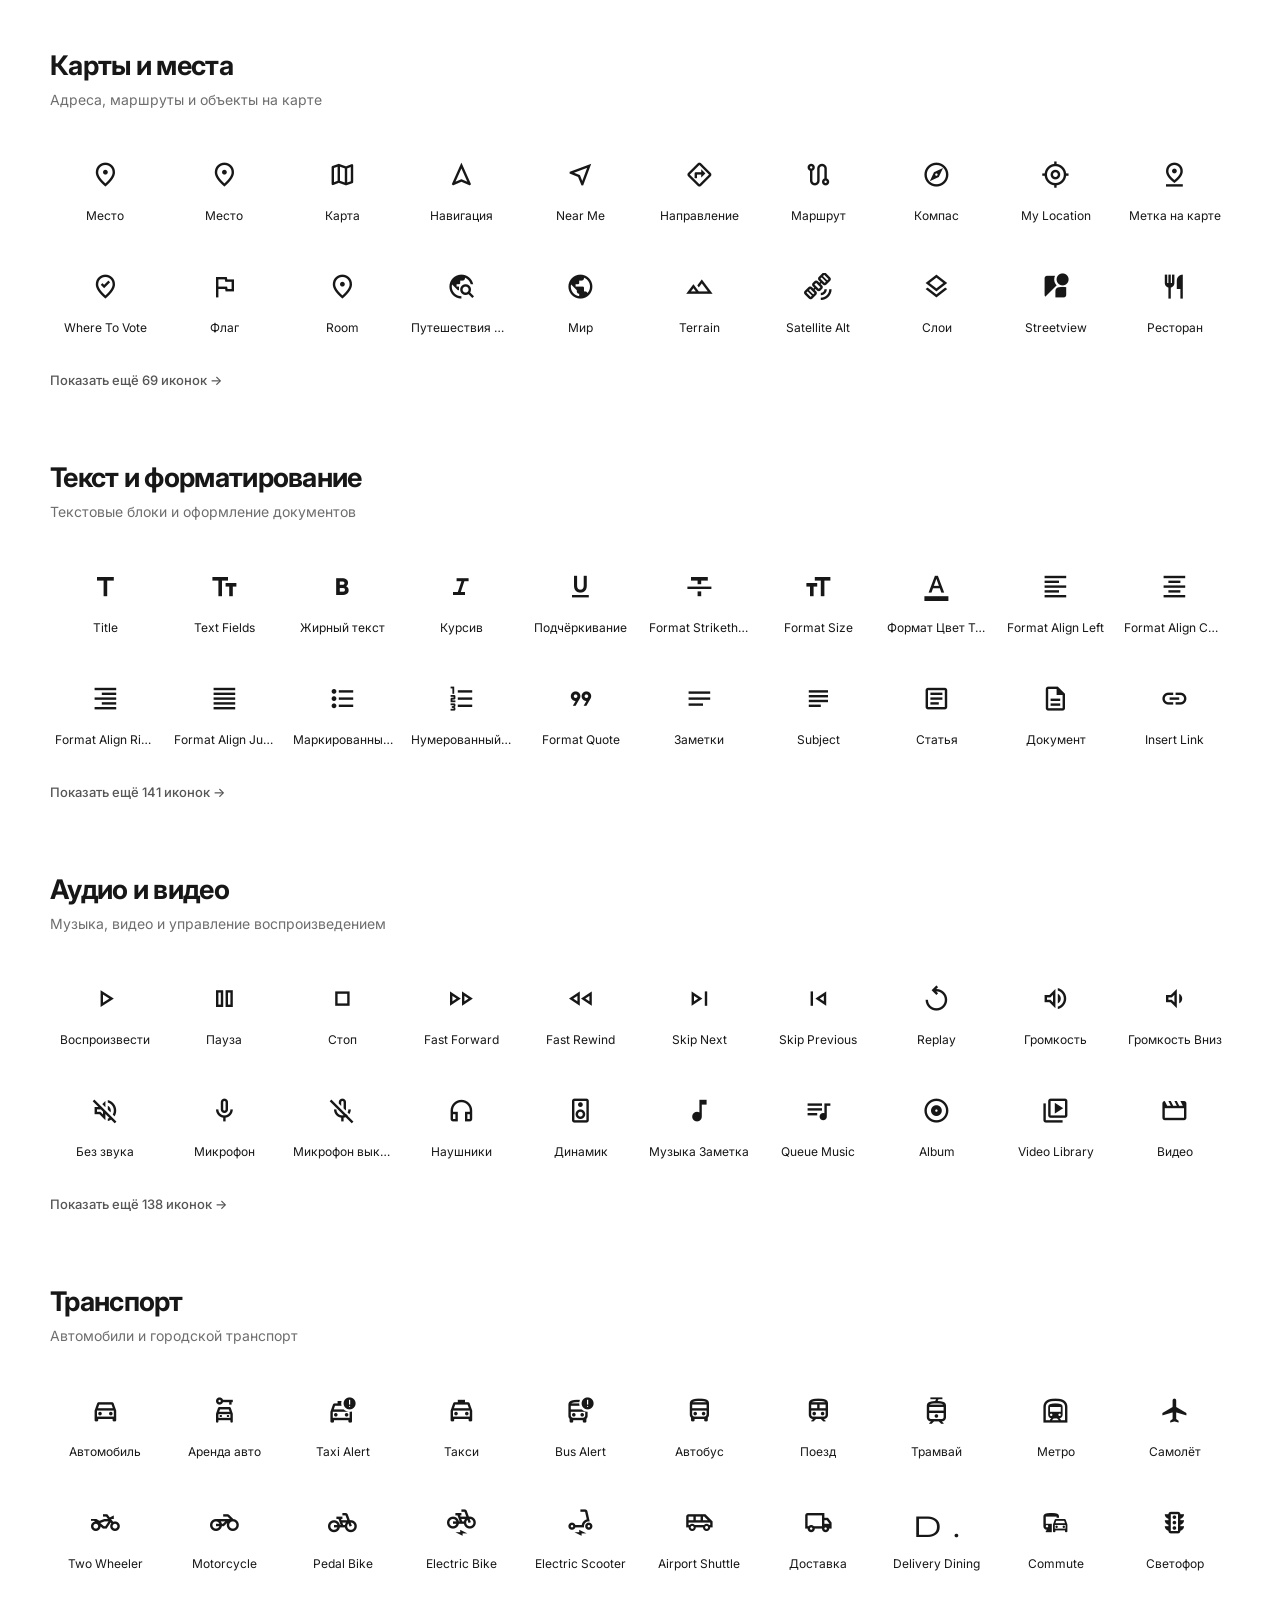
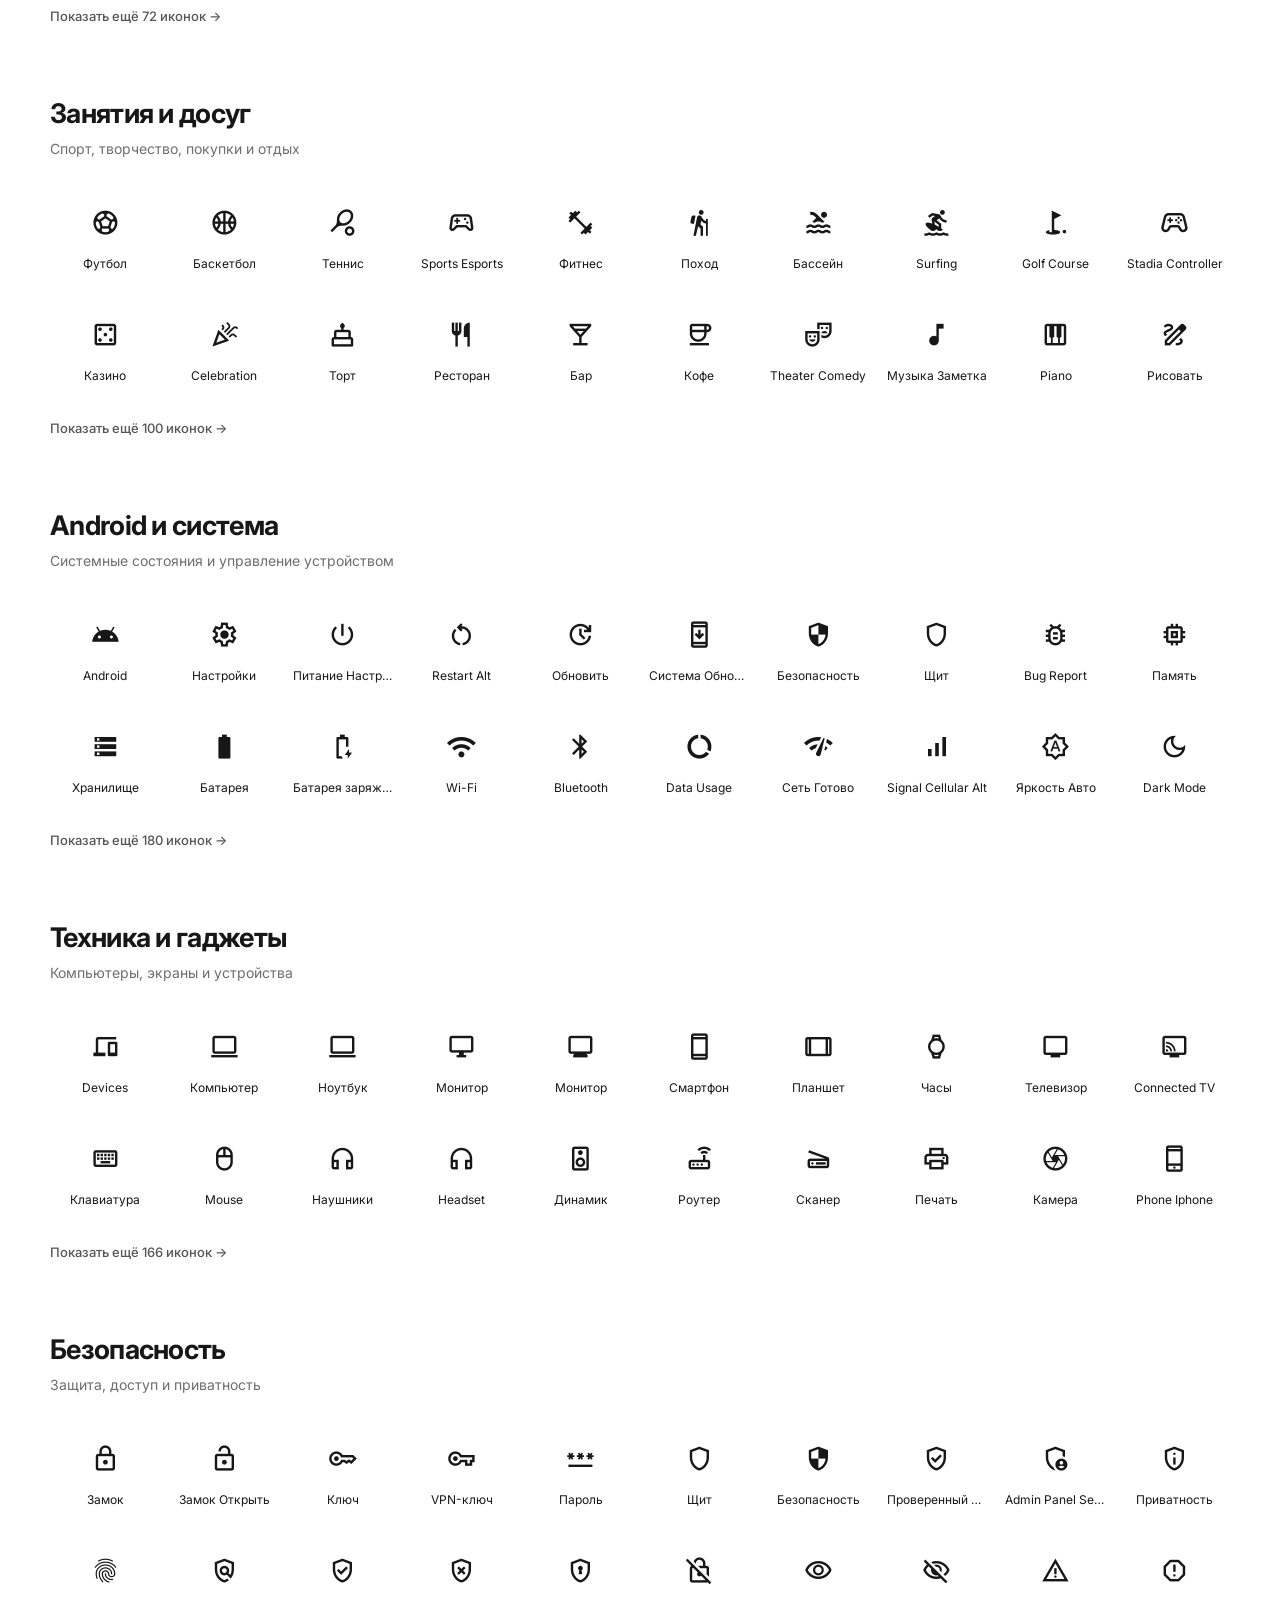
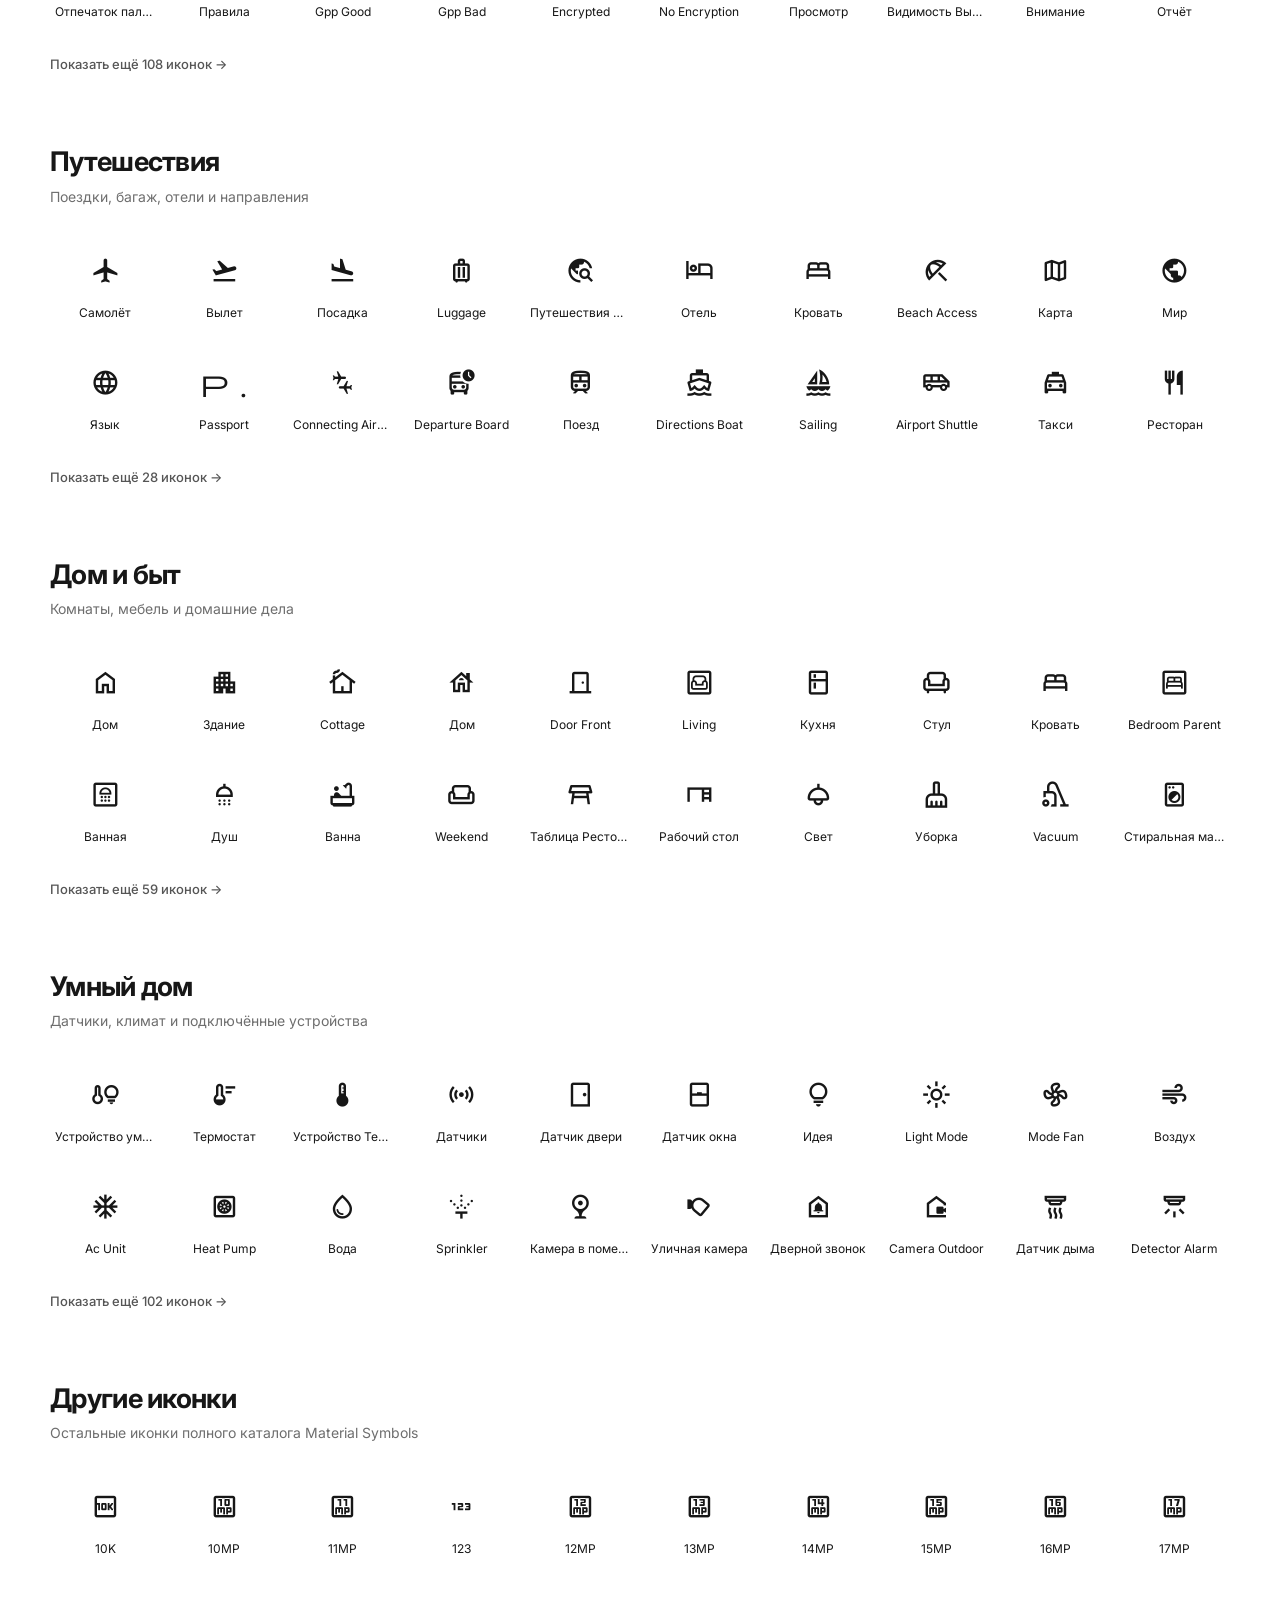
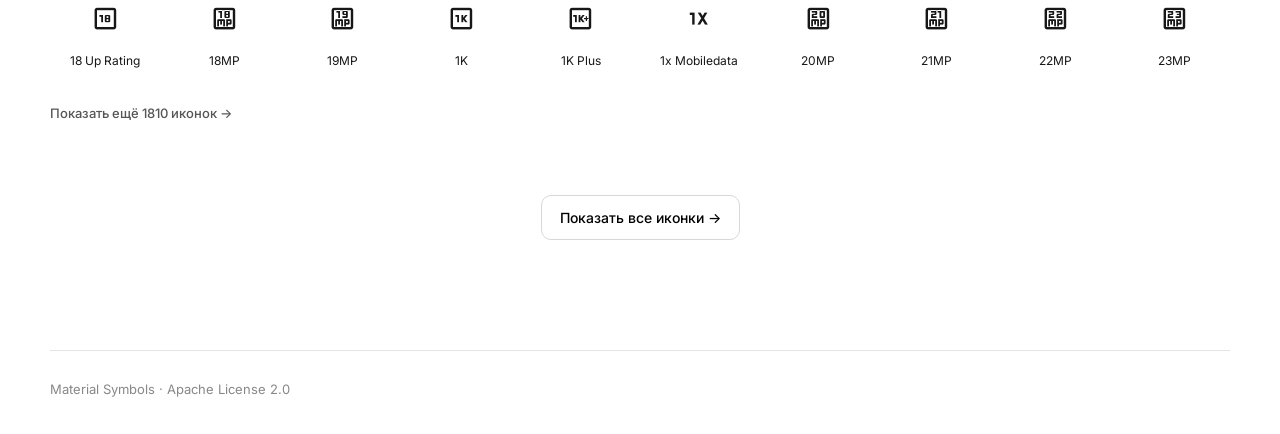
==== commit 50ab9318: "Simplify site to icon constructor only" ====
--- a/index.html
+++ b/index.html
@@ -3,55 +3,40 @@
 <head>
   <meta charset="utf-8">
   <meta name="viewport" content="width=device-width,initial-scale=1">
-  <meta name="description" content="Бесплатная библиотека иконок Material Symbols для презентаций — SVG и PNG.">
-  <title>Иконки и значки для презентаций</title>
+  <meta name="description" content="Конструктор Material Symbols: найдите иконку на русском, настройте стиль и скачайте SVG или PNG.">
+  <meta name="theme-color" content="#ffffff">
+  <title>Конструктор иконок Material Symbols</title>
   <link rel="preconnect" href="https://fonts.googleapis.com">
   <link rel="preconnect" href="https://fonts.gstatic.com" crossorigin>
   <link href="https://fonts.googleapis.com/css2?family=Inter:wght@400;500;600;700&family=Material+Symbols+Outlined:opsz,wght,FILL,GRAD@20..48,100..700,0..1,-50..200&family=Material+Symbols+Rounded:opsz,wght,FILL,GRAD@20..48,100..700,0..1,-50..200&family=Material+Symbols+Sharp:opsz,wght,FILL,GRAD@20..48,100..700,0..1,-50..200&display=swap" rel="stylesheet">
-  <link rel="stylesheet" href="styles.css">
+  <link rel="stylesheet" href="styles.css?v=20260912-1">
 </head>
 <body>
   <header class="hero container">
-    <h1>Иконки и значки<br class="mobile-break"> для презентаций</h1>
-    <p class="lead">Настройте и скачайте иконки в едином стиле для слайдов, документов и интерфейсов.</p>
+    <h1>Конструктор иконок</h1>
+    <p class="lead">Найдите иконку, настройте её и скачайте в SVG или PNG.</p>
     <div class="search-row">
-      <label class="search-box"><span class="material-icon" aria-hidden="true">search</span><input id="search" type="search" autocomplete="off" placeholder="Найти иконку: телефон, стрелка, деньги, важно…" aria-label="Поиск иконок"><kbd>⌘ K</kbd></label>
+      <label class="search-box"><span class="material-icon" aria-hidden="true">search</span><input id="search" type="search" autocomplete="off" placeholder="Телефон, сотрудник, деньги, строительство…" aria-label="Поиск иконок"><kbd>⌘ K</kbd></label>
       <button class="settings-button" id="open-settings" type="button"><span aria-hidden="true">⚙</span> Настройки</button>
     </div>
-    <p class="facts"><span id="icon-count">Загружаем полный каталог…</span> <i>·</i> SVG и PNG <i>·</i> без фона <i>·</i> бесплатно <i>·</i> на русском</p>
+    <p class="facts"><span id="icon-count">Загружаем каталог…</span> <i>·</i> SVG и PNG <i>·</i> на русском</p>
   </header>
 
-  <main>
-    <section class="container library" aria-label="Библиотека иконок">
-      <div id="categories"></div>
-      <section id="search-results" hidden><div class="section-heading"><div><h2 id="results-title">Результаты поиска</h2><p id="results-count"></p></div></div><div class="icon-grid" id="results-grid"></div><div class="empty" id="empty" hidden><span class="material-icon">search_off</span><h3>Ничего не нашлось</h3><p>Попробуйте другое слово или проверьте раскладку.</p></div></section>
-      <button id="show-all" class="show-all" type="button">Показать все иконки одним списком <span>→</span></button>
+  <main class="container library" aria-label="Библиотека иконок">
+    <div id="categories"></div>
+    <section id="search-results" hidden>
+      <div class="section-heading"><div><h2 id="results-title">Результаты поиска</h2><p id="results-count"></p></div></div>
+      <div class="icon-grid" id="results-grid"></div>
+      <div class="empty" id="empty" hidden><span class="material-icon">search_off</span><h3>Ничего не нашлось</h3><p>Попробуйте другое слово или системное название иконки.</p></div>
     </section>
-
-    <section class="content container">
-      <h2>Как вставить иконку в PowerPoint, Keynote,<br> Google Slides и Figma</h2>
-      <p class="intro">Выберите значок, настройте внешний вид и используйте подходящий формат. Всё работает прямо в браузере.</p>
-      <div class="how-grid">
-        <article><b>PowerPoint</b><p>Скопируйте PNG и вставьте его на слайд обычной комбинацией клавиш.</p></article>
-        <article><b>Keynote</b><p>Используйте PNG для быстрого результата или перетащите скачанный SVG.</p></article>
-        <article><b>Google Презентации</b><p>Скачайте PNG с прозрачным фоном и загрузите его как изображение.</p></article>
-        <article><b>Figma</b><p>Скопируйте SVG — он вставится как редактируемый векторный объект.</p></article>
-      </div>
-      <div class="editorial">
-        <article><h2>Иконки в едином стиле</h2><p>Одинаковая толщина линий, заливка и цвет помогают собрать аккуратную презентацию. Глобальные настройки применяются ко всей библиотеке сразу.</p></article>
-        <article><h2>Значки и стикеры для презентации</h2><p>Добавьте цветную подложку: круг, квадрат или мягкий скруглённый квадрат. Так нейтральный знак превращается в заметный стикер.</p></article>
-        <article><h2>Иконки для инфографики и бизнес-презентаций</h2><p>Поиск на русском быстро находит людей, деньги, графики, процессы и другие частые темы деловых слайдов.</p></article>
-      </div>
-      <section class="formats"><h2>PNG без фона или SVG — что выбрать</h2><div class="table-wrap"><table><thead><tr><th></th><th>SVG</th><th>PNG</th></tr></thead><tbody><tr><td>Масштабирование</td><td>Без потери качества</td><td>До выбранного размера</td></tr><tr><td>Редактирование</td><td>Цвет и форма</td><td>Как изображение</td></tr><tr><td>Лучше всего</td><td>Figma и дизайн</td><td>Презентации и документы</td></tr></tbody></table></div></section>
-      <section class="faq"><h2>Частые вопросы</h2><details><summary>Можно ли использовать иконки бесплатно?</summary><p>Да. Material Symbols распространяются Google по лицензии Apache License 2.0, в том числе для коммерческих проектов.</p></details><details><summary>Почему копирование PNG может не работать?</summary><p>Браузеры разрешают запись изображений в буфер только в безопасном контексте. Запустите сайт через localhost и подтвердите доступ.</p></details><details><summary>Сохранятся ли мои настройки?</summary><p>Да, стиль, цвет, подложка и параметры шрифта сохраняются локально в вашем браузере.</p></details><details><summary>Как изменить размер иконки?</summary><p>Откройте иконку и выберите готовый размер или введите значение вручную.</p></details></section>
-    </section>
+    <button id="show-all" class="show-all" type="button">Показать все иконки <span>→</span></button>
   </main>
 
-  <footer class="container"><span>Material Symbols от Google</span><span>Apache License 2.0</span></footer>
+  <footer class="container"><span>Material Symbols · Apache License 2.0</span></footer>
 
   <div class="overlay" id="settings-overlay" hidden></div>
   <aside class="drawer" id="settings" aria-labelledby="settings-title" aria-hidden="true">
-    <div class="drawer-head"><h2 id="settings-title">Настроить</h2><button class="reset" id="reset" type="button">Сбросить всё</button><button class="icon-button" id="close-settings" aria-label="Закрыть настройки">×</button></div>
+    <div class="drawer-head"><h2 id="settings-title">Настроить</h2><button class="reset" id="reset" type="button">Сбросить всё</button><button class="icon-button" id="close-settings" type="button" aria-label="Закрыть настройки">×</button></div>
     <div class="drawer-body">
       <div class="control"><div class="control-label"><label for="fill">Заливка</label><output id="fill-value">0%</output></div><input id="fill" type="range" min="0" max="1" step="1"></div>
       <fieldset class="control"><legend>Стиль</legend><div class="segments" id="styles"><button type="button" data-style="Outlined">Контурный</button><button type="button" data-style="Rounded">Скруглённый</button><button type="button" data-style="Sharp">Острый</button></div></fieldset>
@@ -67,15 +52,26 @@
 
   <div class="modal-backdrop" id="modal-backdrop" hidden></div>
   <section class="modal" id="icon-modal" role="dialog" aria-modal="true" aria-labelledby="modal-title" aria-hidden="true">
-    <button class="icon-button modal-close" id="close-modal" aria-label="Закрыть окно">×</button>
-    <div class="modal-layout"><div class="modal-preview"><div id="modal-symbol"></div></div><div class="modal-info"><div class="title-line"><div><p class="eyebrow" id="modal-system">search</p><h2 id="modal-title">Поиск</h2></div><button class="link-button" id="copy-link" type="button" aria-label="Копировать ссылку"><span class="material-icon">link</span></button></div>
-      <p class="meta" id="modal-settings"></p>
-      <div class="size-block"><label for="export-size">Размер, px</label><div class="stepper"><button id="size-minus" type="button" aria-label="Уменьшить размер">−</button><input id="export-size" type="number" min="16" max="2048" value="256"><button id="size-plus" type="button" aria-label="Увеличить размер">+</button></div><div class="quick-sizes" id="quick-sizes"><button>48</button><button>96</button><button class="active">256</button><button>512</button><button>1024</button></div></div>
-      <div class="download-row"><button class="primary" id="download-svg">↓ SVG</button><button class="primary" id="download-png">↓ PNG</button></div>
-      <button class="copy-wide" id="copy-png">Копировать PNG <small>для PowerPoint, Keynote, Google Slides</small></button><button class="copy-wide" id="copy-svg">Копировать SVG <small>для Figma</small></button>
-      <p class="category-meta">Категория: <b id="modal-category"></b></p><div class="related"><h3>Похожие</h3><div id="related-icons"></div></div>
-    </div></div>
+    <button class="icon-button modal-close" id="close-modal" type="button" aria-label="Закрыть окно">×</button>
+    <div class="modal-layout">
+      <div class="modal-preview"><div id="modal-symbol"></div></div>
+      <div class="modal-info">
+        <div class="title-line"><div><p class="eyebrow" id="modal-system">search</p><h2 id="modal-title">Поиск</h2></div><button class="link-button" id="copy-link" type="button" aria-label="Копировать ссылку"><span class="material-icon">link</span></button></div>
+        <p class="meta" id="modal-settings"></p>
+        <div class="size-block"><label for="export-size">Размер, px</label><div class="stepper"><button id="size-minus" type="button" aria-label="Уменьшить размер">−</button><input id="export-size" type="number" min="16" max="2048" value="256"><button id="size-plus" type="button" aria-label="Увеличить размер">+</button></div><div class="quick-sizes" id="quick-sizes"><button type="button">48</button><button type="button">96</button><button type="button" class="active">256</button><button type="button">512</button><button type="button">1024</button></div></div>
+        <div class="download-row"><button class="primary" id="download-svg" type="button">↓ SVG</button><button class="primary" id="download-png" type="button">↓ PNG</button></div>
+        <button class="copy-wide" id="copy-png" type="button">Копировать PNG <small>для презентаций</small></button>
+        <button class="copy-wide" id="copy-svg" type="button">Копировать SVG <small>для Figma</small></button>
+        <p class="category-meta">Категория: <b id="modal-category"></b></p>
+        <div class="related"><h3>Похожие</h3><div id="related-icons"></div></div>
+      </div>
+    </div>
   </section>
   <div class="toast" id="toast" role="status" aria-live="polite"></div>
-  <script src="material-symbols-data.js"></script><script src="icons-data.js"></script><script src="app.js"></script>
-</body></html>
+
+  <script src="material-symbols-data.js?v=20260912-1"></script>
+  <script src="icons-data.js?v=20260912-1"></script>
+  <script src="ru-enhancements.js?v=20260912-1"></script>
+  <script src="app.js?v=20260912-1"></script>
+</body>
+</html>
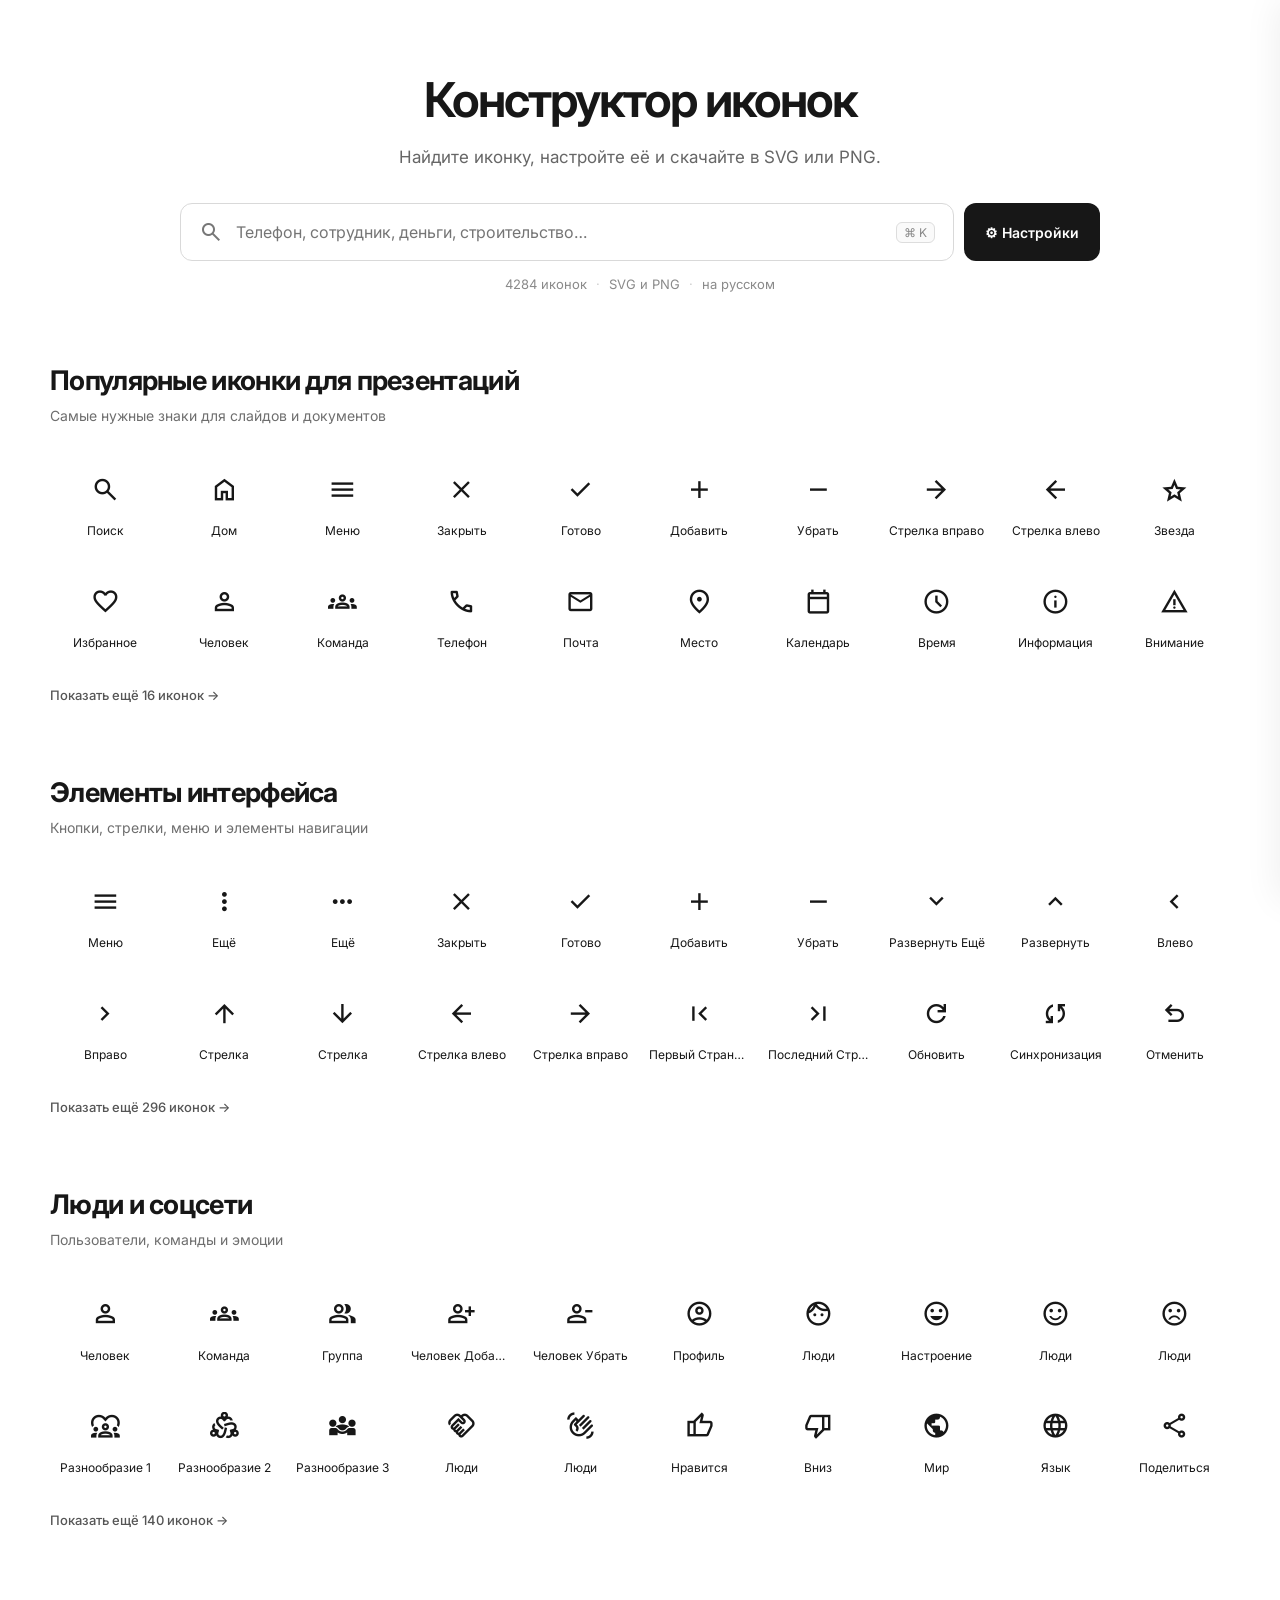
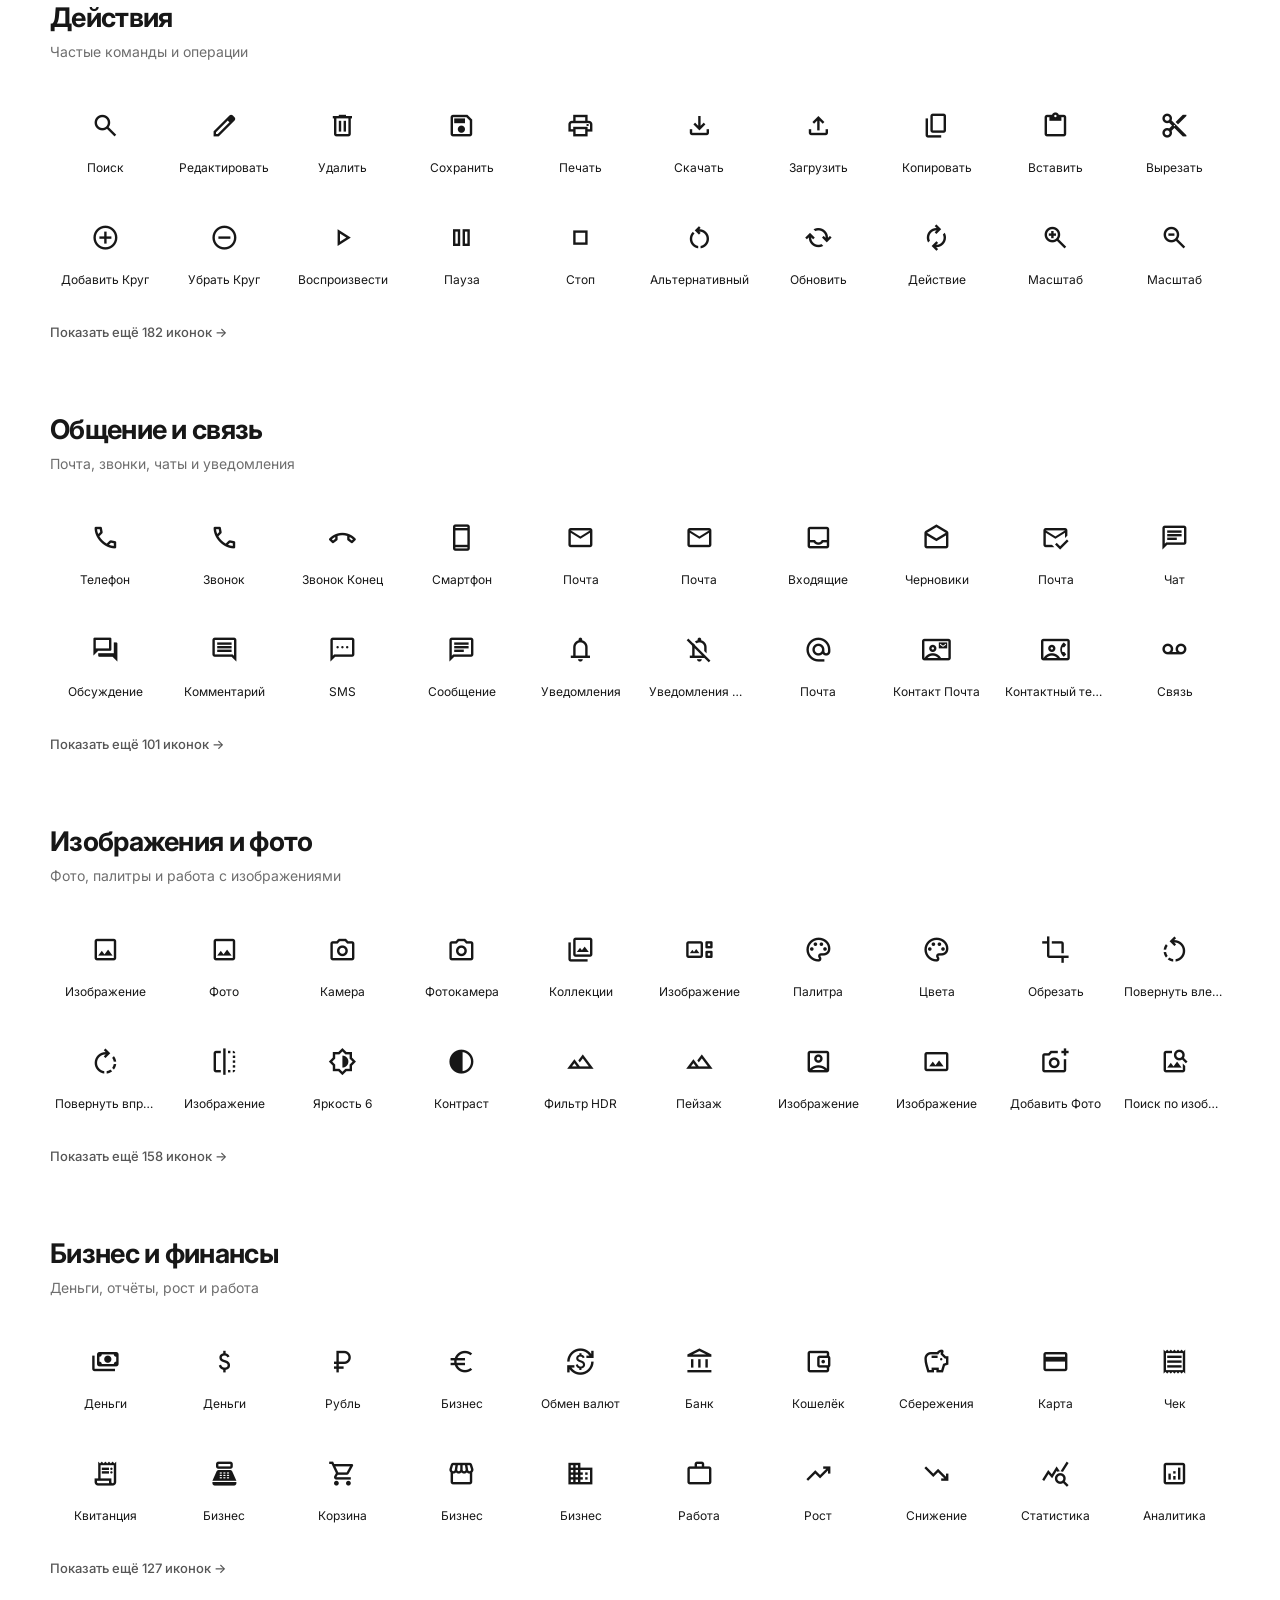
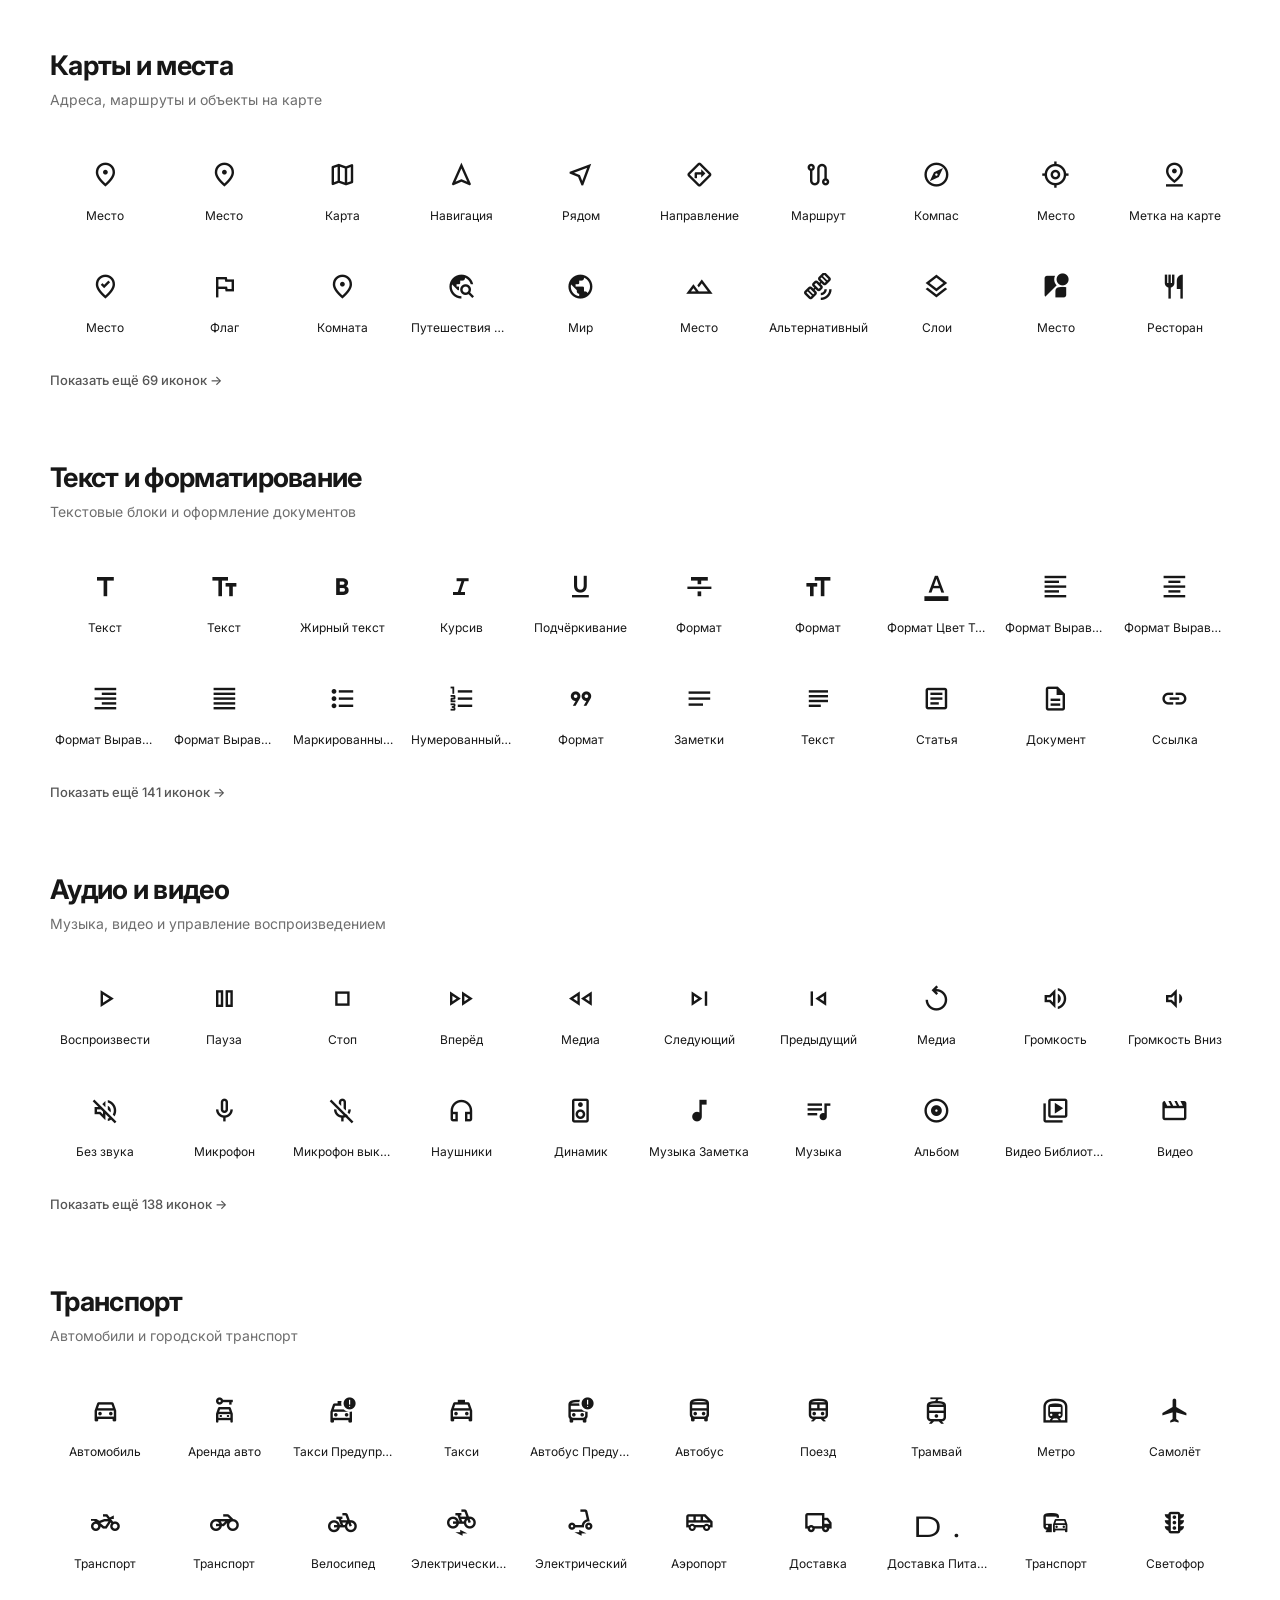
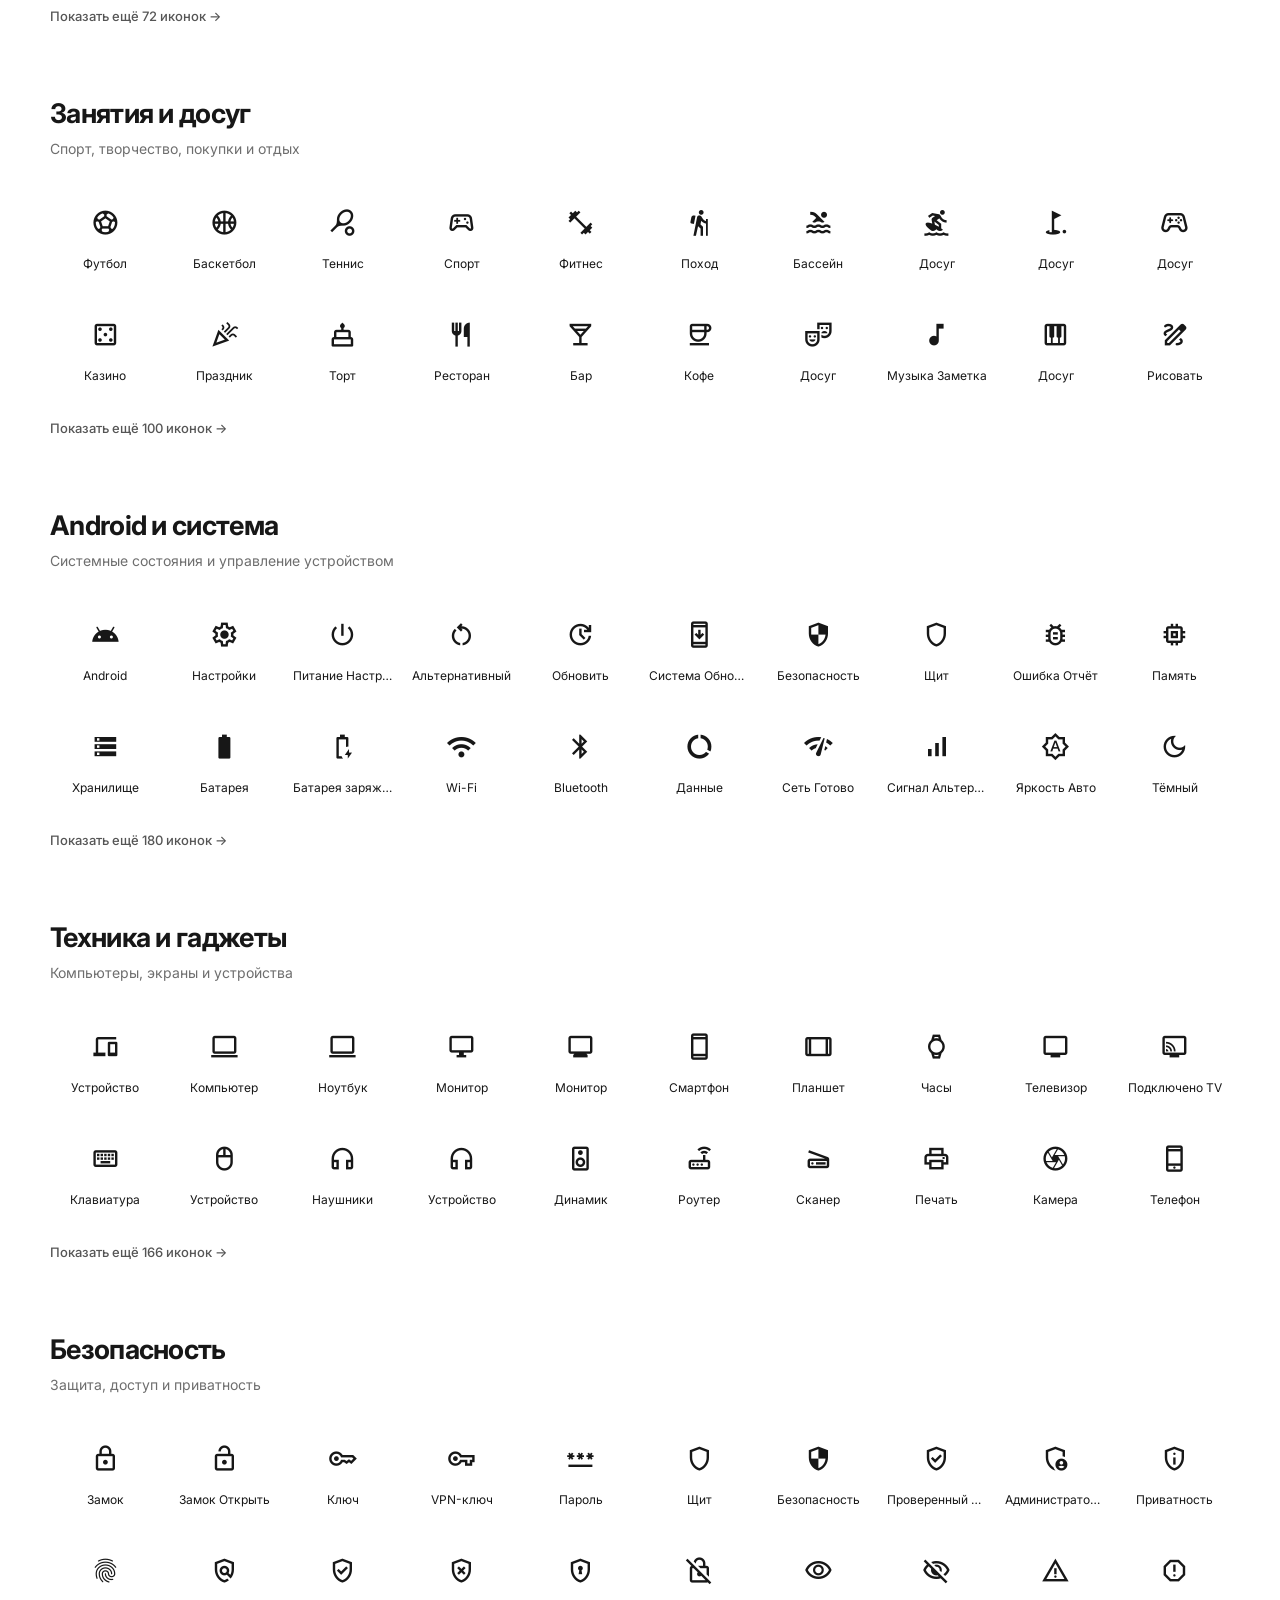
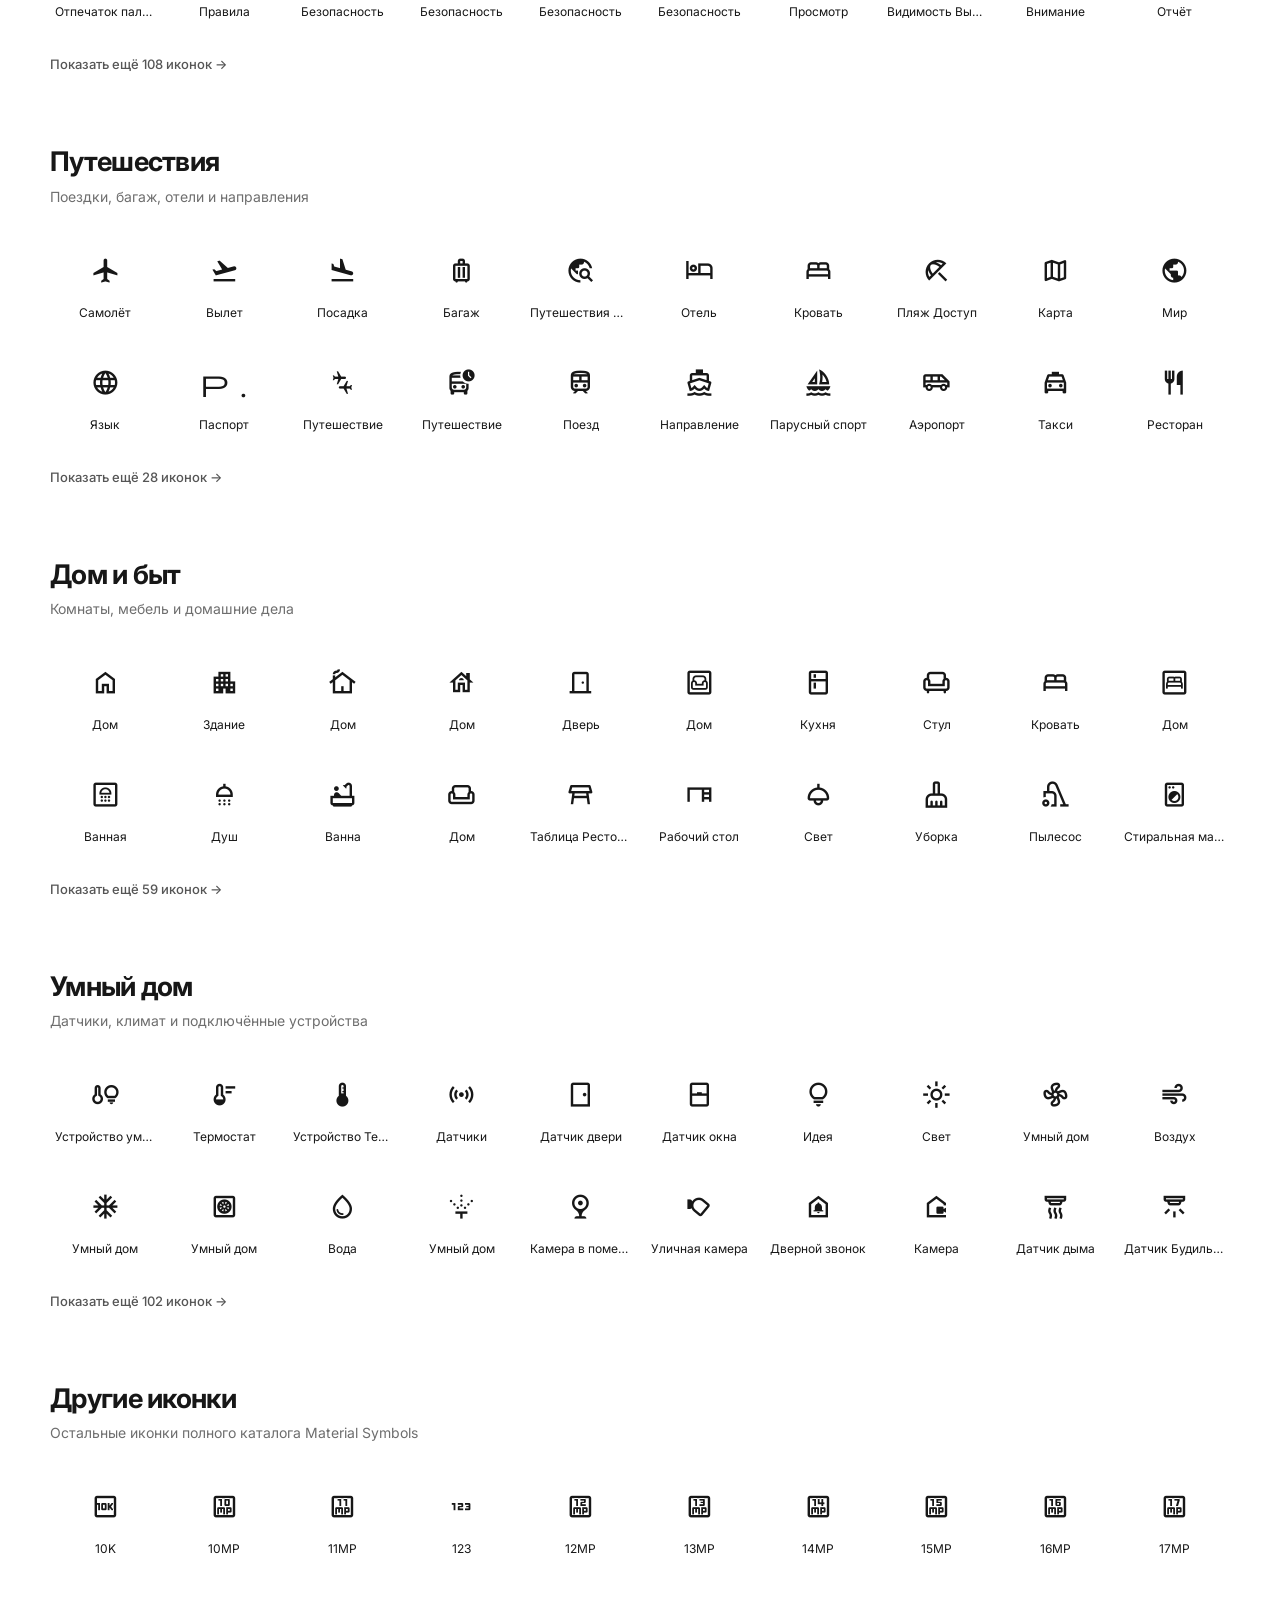
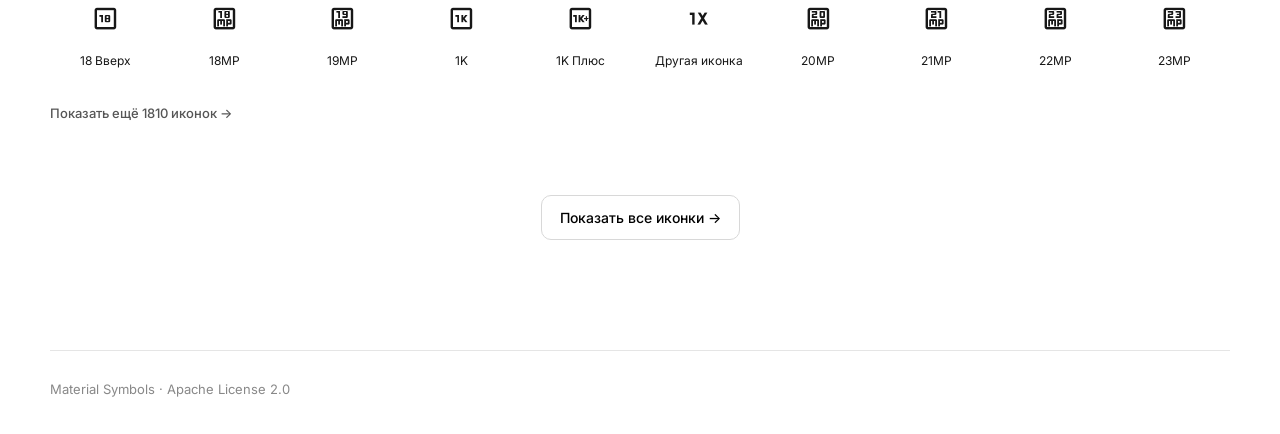
==== commit 011e8b88: "Fix SVG PNG export and Russian icon titles" ====
--- a/index.html
+++ b/index.html
@@ -9,7 +9,7 @@
   <link rel="preconnect" href="https://fonts.googleapis.com">
   <link rel="preconnect" href="https://fonts.gstatic.com" crossorigin>
   <link href="https://fonts.googleapis.com/css2?family=Inter:wght@400;500;600;700&family=Material+Symbols+Outlined:opsz,wght,FILL,GRAD@20..48,100..700,0..1,-50..200&family=Material+Symbols+Rounded:opsz,wght,FILL,GRAD@20..48,100..700,0..1,-50..200&family=Material+Symbols+Sharp:opsz,wght,FILL,GRAD@20..48,100..700,0..1,-50..200&display=swap" rel="stylesheet">
-  <link rel="stylesheet" href="styles.css?v=20260912-1">
+  <link rel="stylesheet" href="styles.css?v=20260912-2">
 </head>
 <body>
   <header class="hero container">
@@ -56,7 +56,7 @@
     <div class="modal-layout">
       <div class="modal-preview"><div id="modal-symbol"></div></div>
       <div class="modal-info">
-        <div class="title-line"><div><p class="eyebrow" id="modal-system">search</p><h2 id="modal-title">Поиск</h2></div><button class="link-button" id="copy-link" type="button" aria-label="Копировать ссылку"><span class="material-icon">link</span></button></div>
+        <div class="title-line"><div><p class="eyebrow" id="modal-system" hidden>search</p><h2 id="modal-title">Поиск</h2></div><button class="link-button" id="copy-link" type="button" aria-label="Копировать ссылку"><span class="material-icon">link</span></button></div>
         <p class="meta" id="modal-settings"></p>
         <div class="size-block"><label for="export-size">Размер, px</label><div class="stepper"><button id="size-minus" type="button" aria-label="Уменьшить размер">−</button><input id="export-size" type="number" min="16" max="2048" value="256"><button id="size-plus" type="button" aria-label="Увеличить размер">+</button></div><div class="quick-sizes" id="quick-sizes"><button type="button">48</button><button type="button">96</button><button type="button" class="active">256</button><button type="button">512</button><button type="button">1024</button></div></div>
         <div class="download-row"><button class="primary" id="download-svg" type="button">↓ SVG</button><button class="primary" id="download-png" type="button">↓ PNG</button></div>
@@ -69,9 +69,9 @@
   </section>
   <div class="toast" id="toast" role="status" aria-live="polite"></div>
 
-  <script src="material-symbols-data.js?v=20260912-1"></script>
-  <script src="icons-data.js?v=20260912-1"></script>
-  <script src="ru-enhancements.js?v=20260912-1"></script>
-  <script src="app.js?v=20260912-1"></script>
+  <script src="material-symbols-data.js?v=20260912-2"></script>
+  <script src="icons-data.js?v=20260912-2"></script>
+  <script src="ru-enhancements.js?v=20260912-2"></script>
+  <script src="app.js?v=20260912-2"></script>
 </body>
 </html>
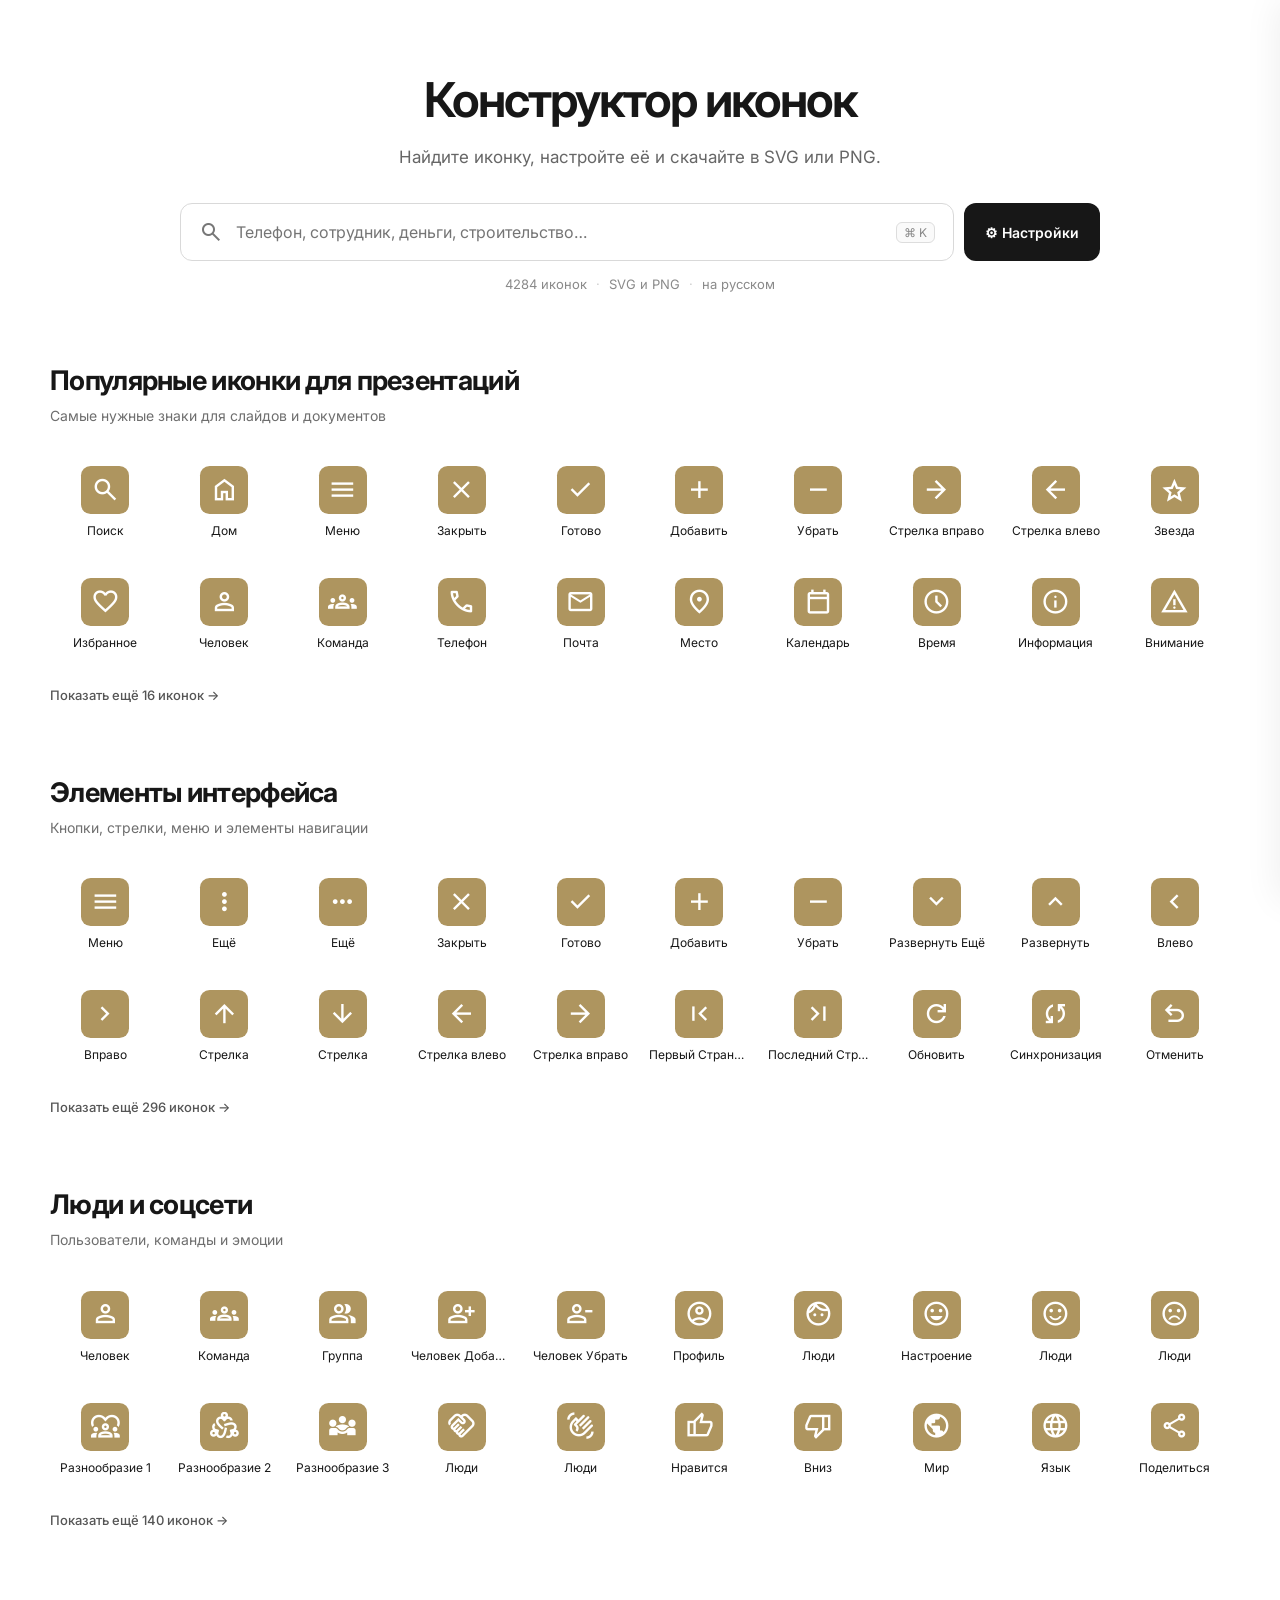
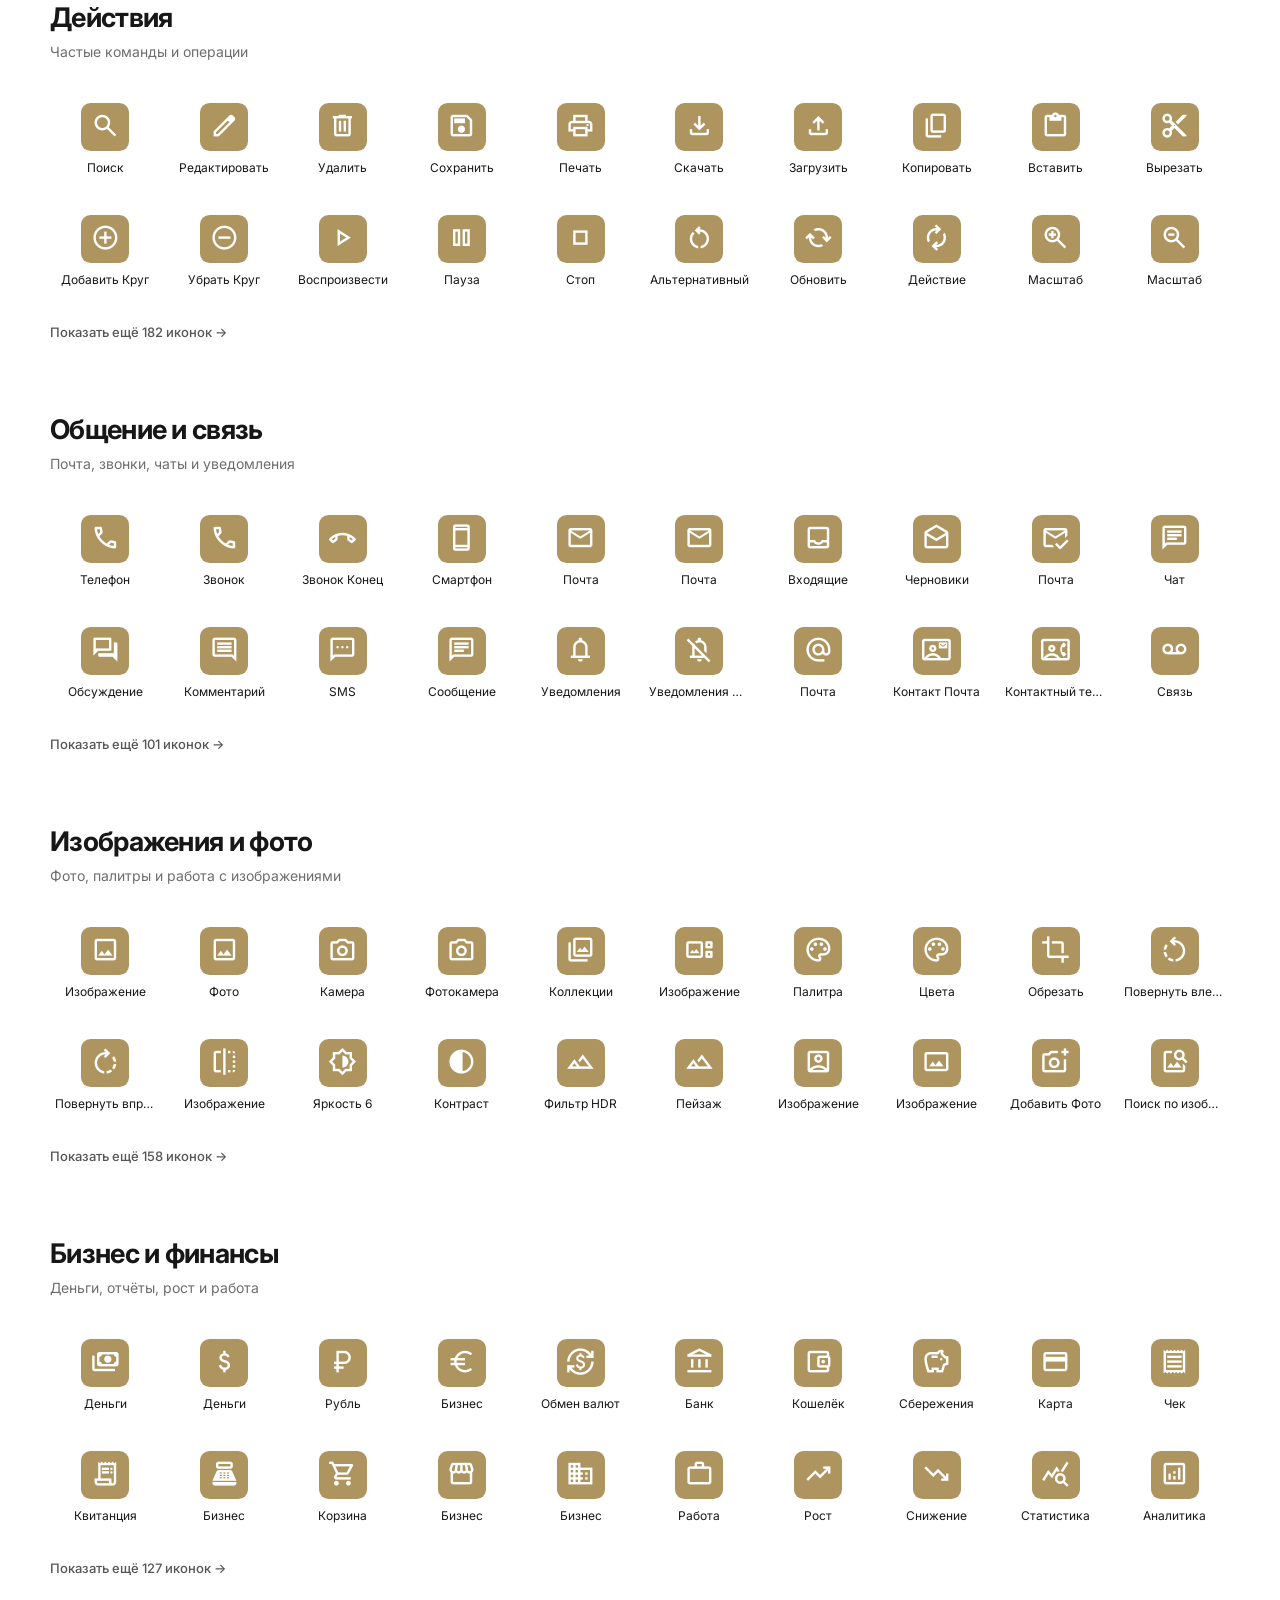
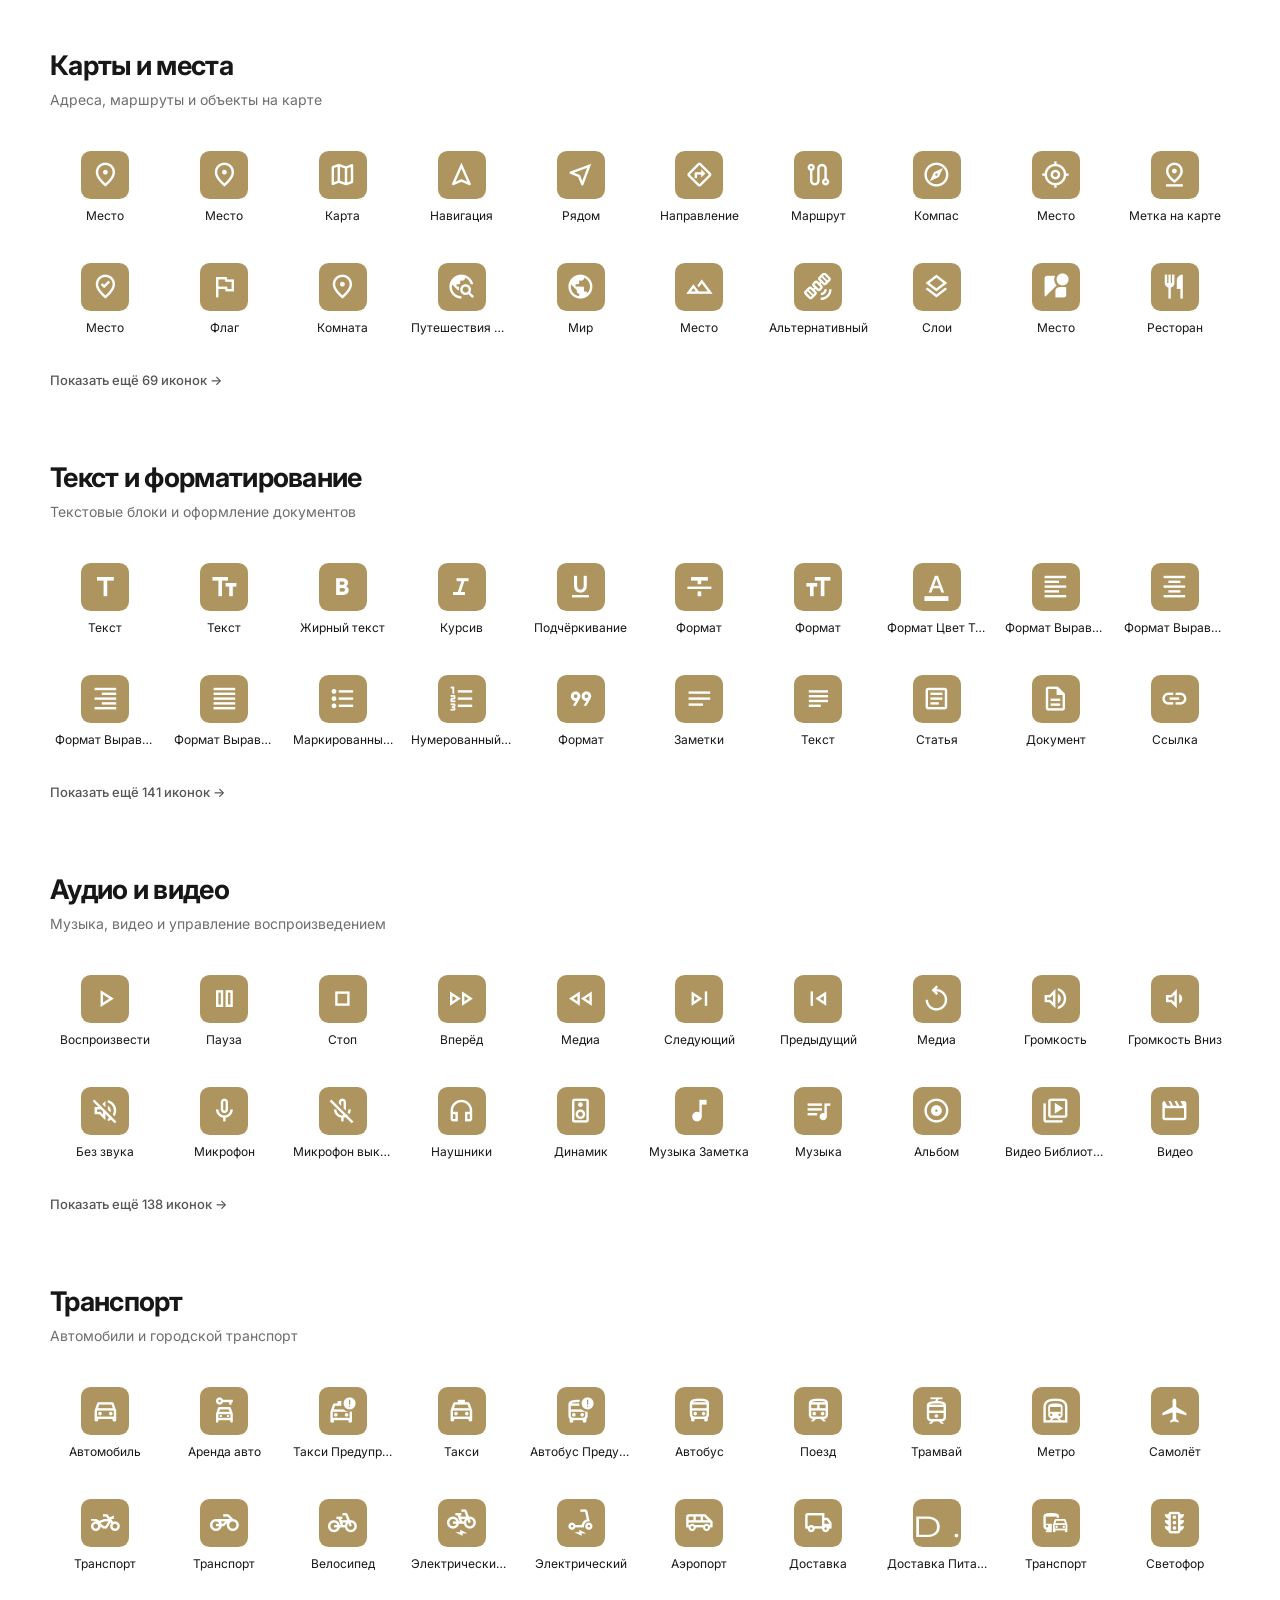
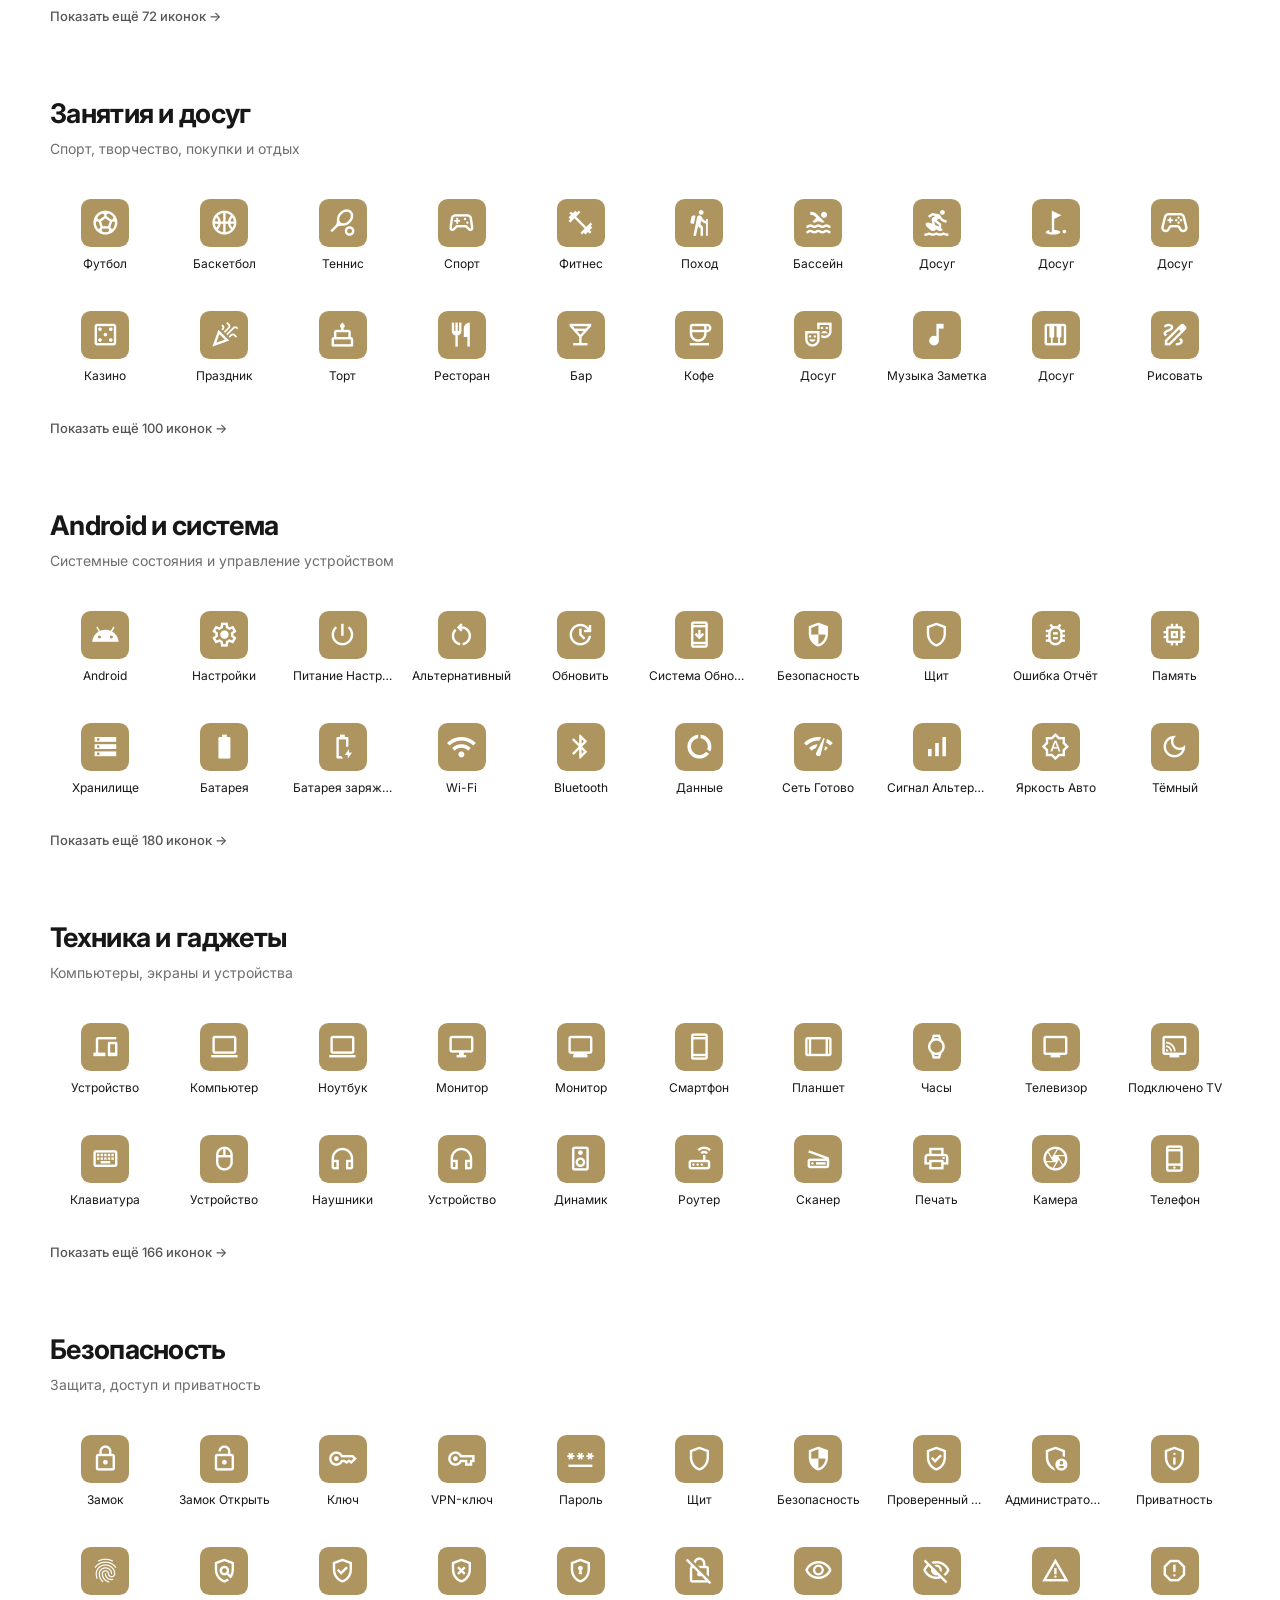
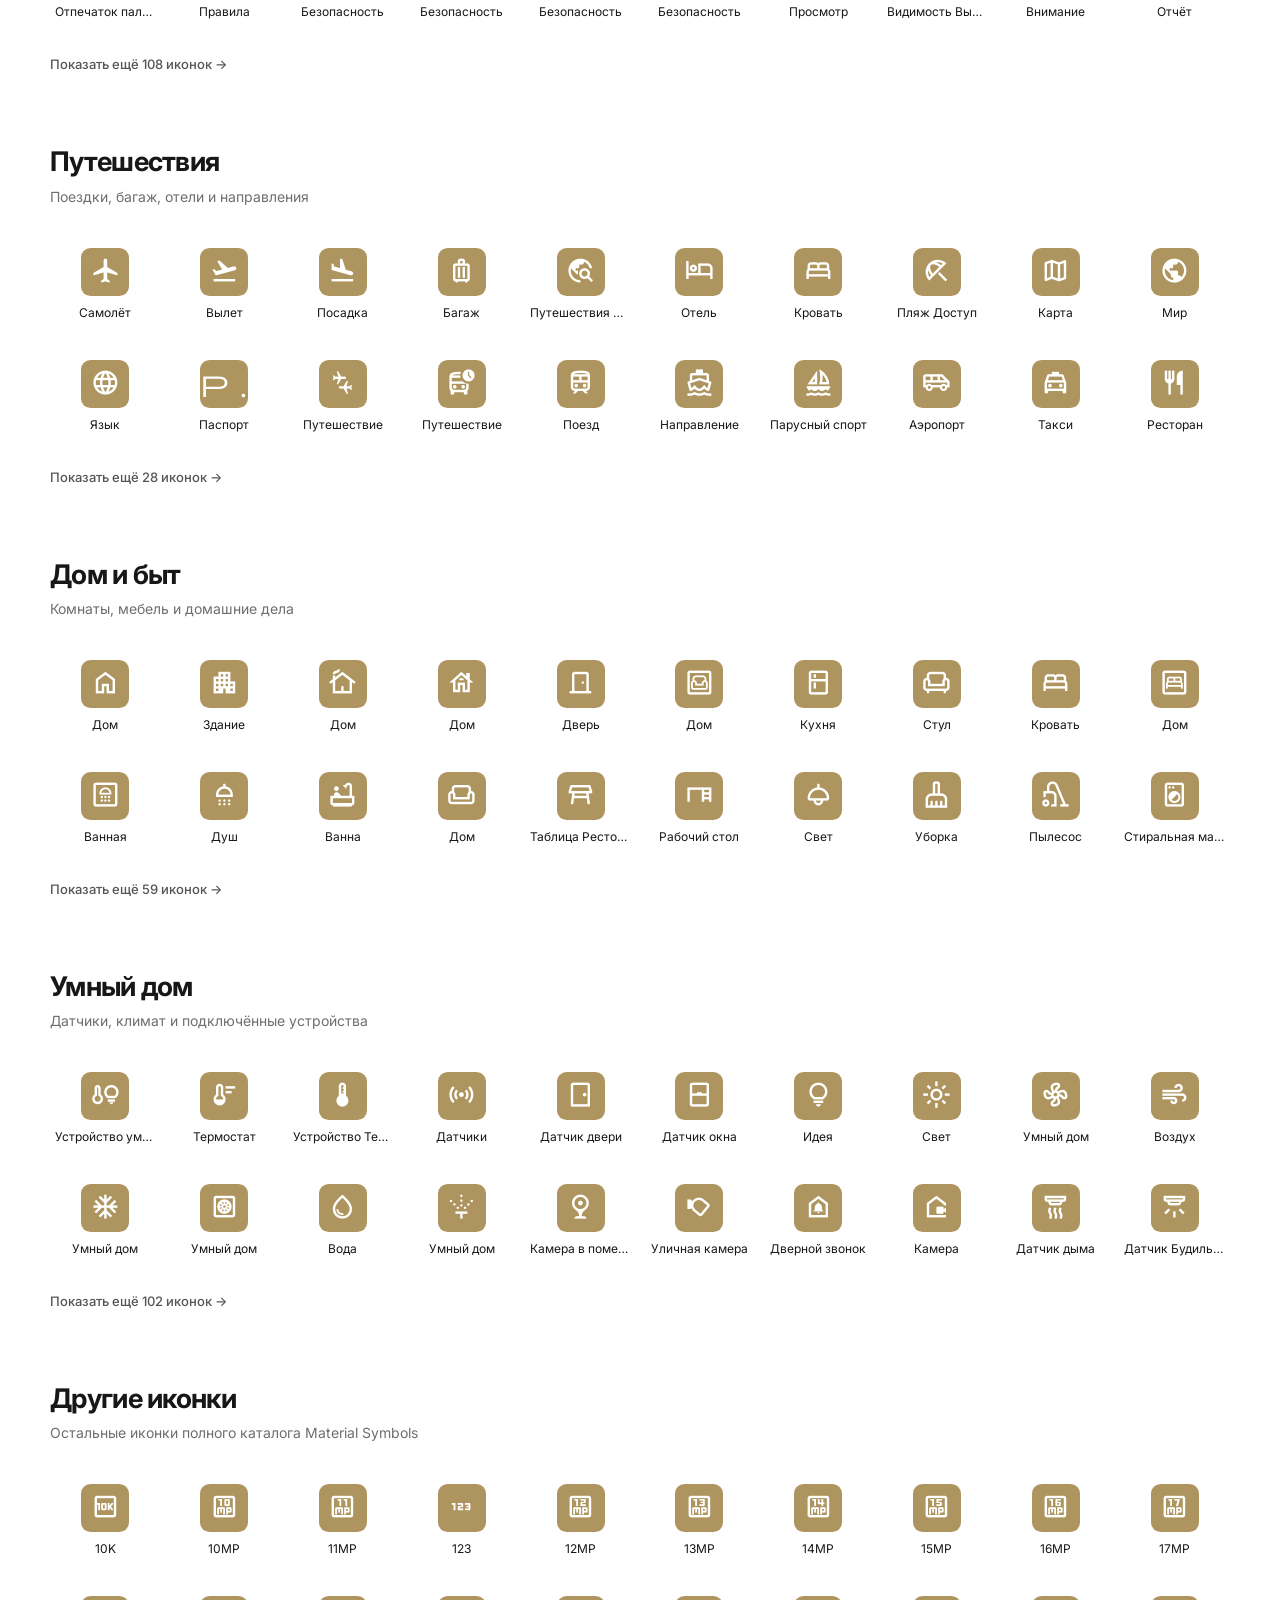
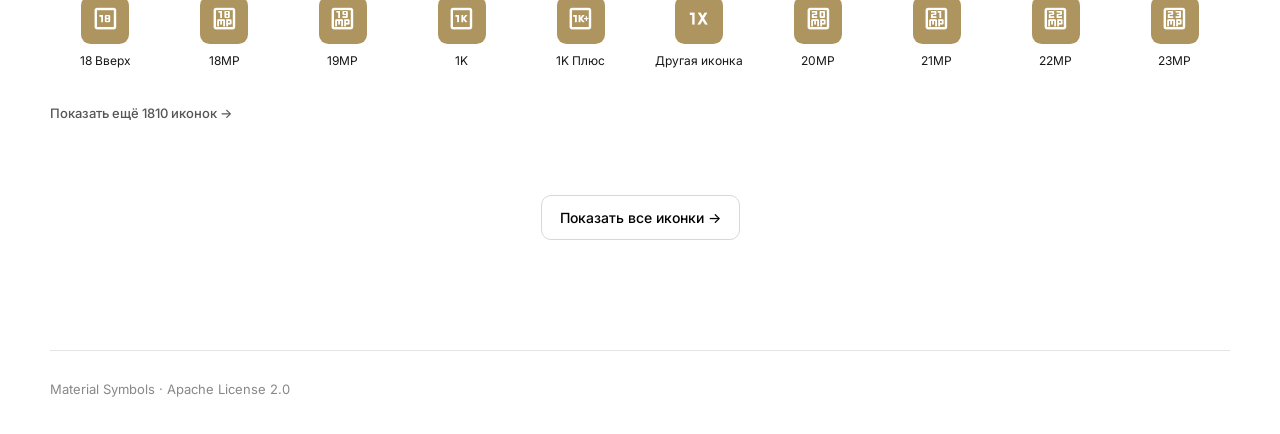
==== commit b0757724: "Set branded default icon preset" ====
--- a/index.html
+++ b/index.html
@@ -9,7 +9,7 @@
   <link rel="preconnect" href="https://fonts.googleapis.com">
   <link rel="preconnect" href="https://fonts.gstatic.com" crossorigin>
   <link href="https://fonts.googleapis.com/css2?family=Inter:wght@400;500;600;700&family=Material+Symbols+Outlined:opsz,wght,FILL,GRAD@20..48,100..700,0..1,-50..200&family=Material+Symbols+Rounded:opsz,wght,FILL,GRAD@20..48,100..700,0..1,-50..200&family=Material+Symbols+Sharp:opsz,wght,FILL,GRAD@20..48,100..700,0..1,-50..200&display=swap" rel="stylesheet">
-  <link rel="stylesheet" href="styles.css?v=20260912-2">
+  <link rel="stylesheet" href="styles.css?v=20260912-3">
 </head>
 <body>
   <header class="hero container">
@@ -69,9 +69,9 @@
   </section>
   <div class="toast" id="toast" role="status" aria-live="polite"></div>
 
-  <script src="material-symbols-data.js?v=20260912-2"></script>
-  <script src="icons-data.js?v=20260912-2"></script>
-  <script src="ru-enhancements.js?v=20260912-2"></script>
-  <script src="app.js?v=20260912-2"></script>
+  <script src="material-symbols-data.js?v=20260912-3"></script>
+  <script src="icons-data.js?v=20260912-3"></script>
+  <script src="ru-enhancements.js?v=20260912-3"></script>
+  <script src="app.js?v=20260912-3"></script>
 </body>
 </html>
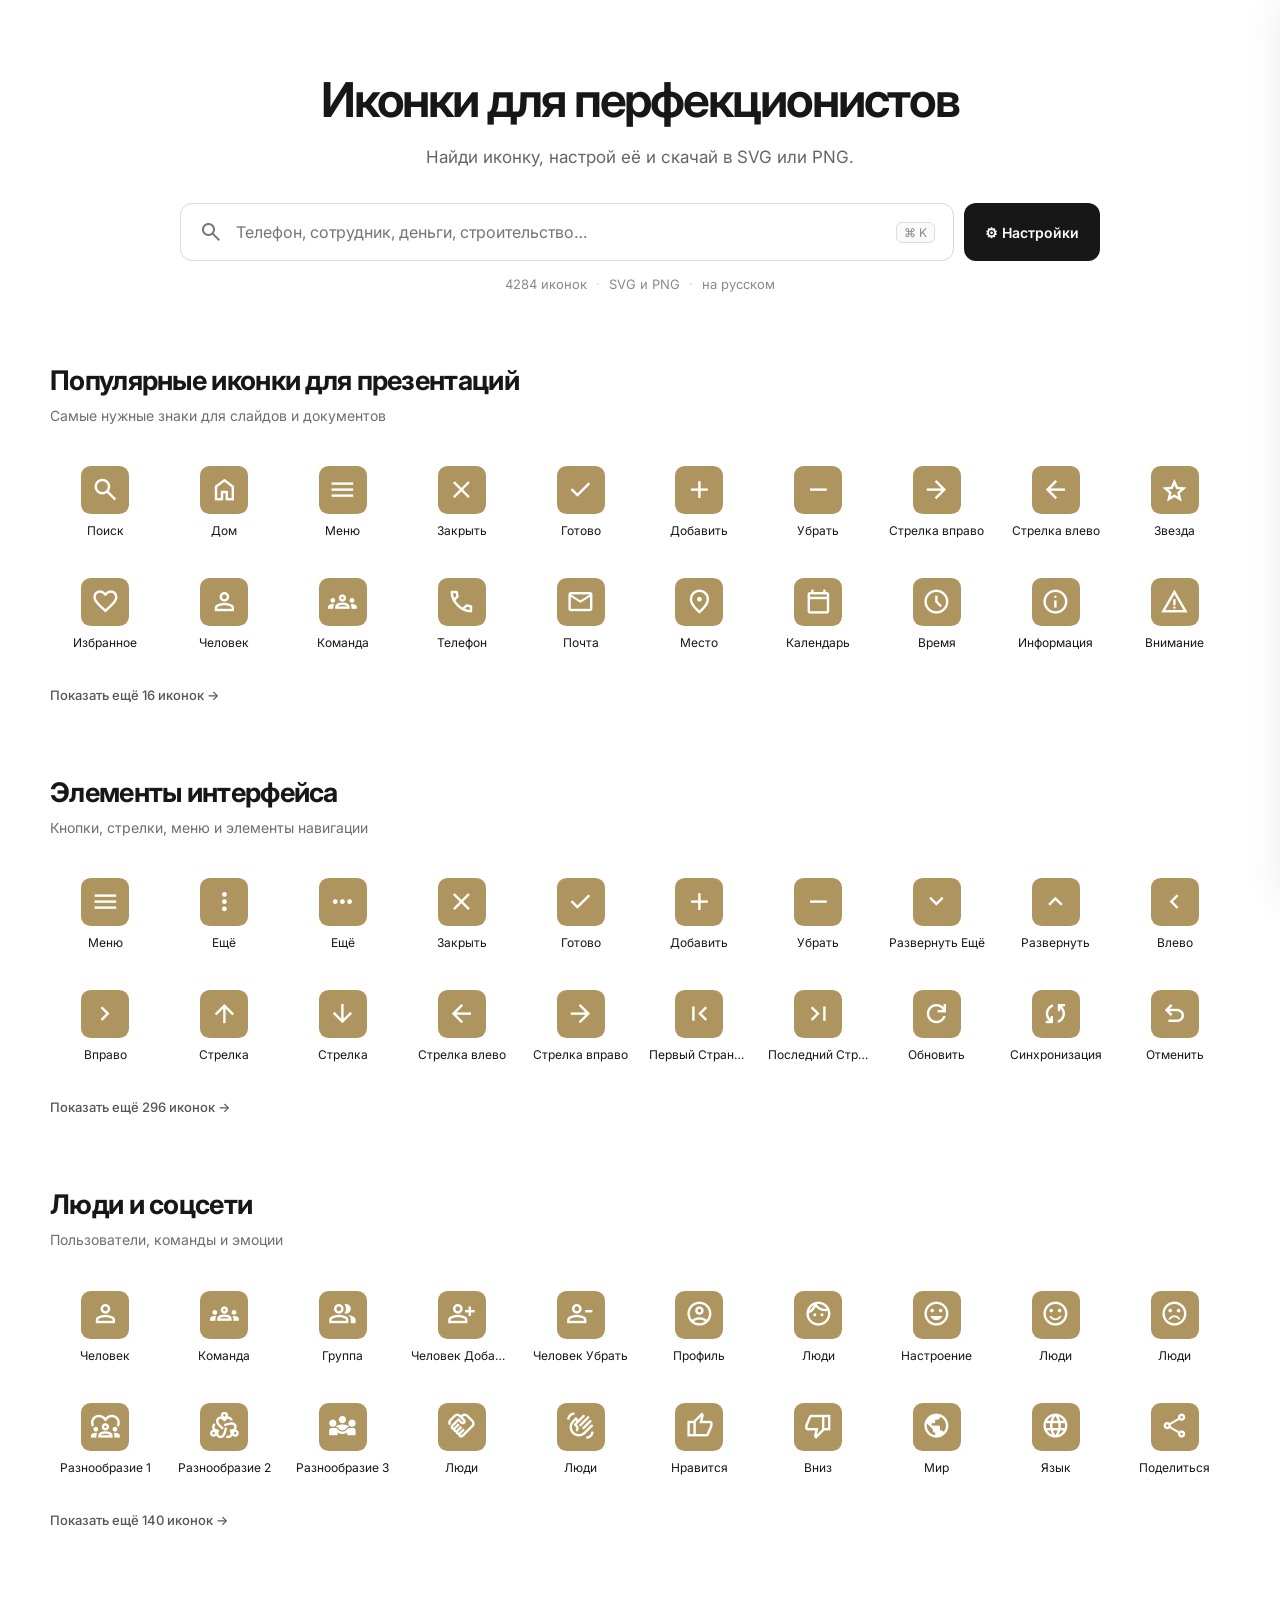
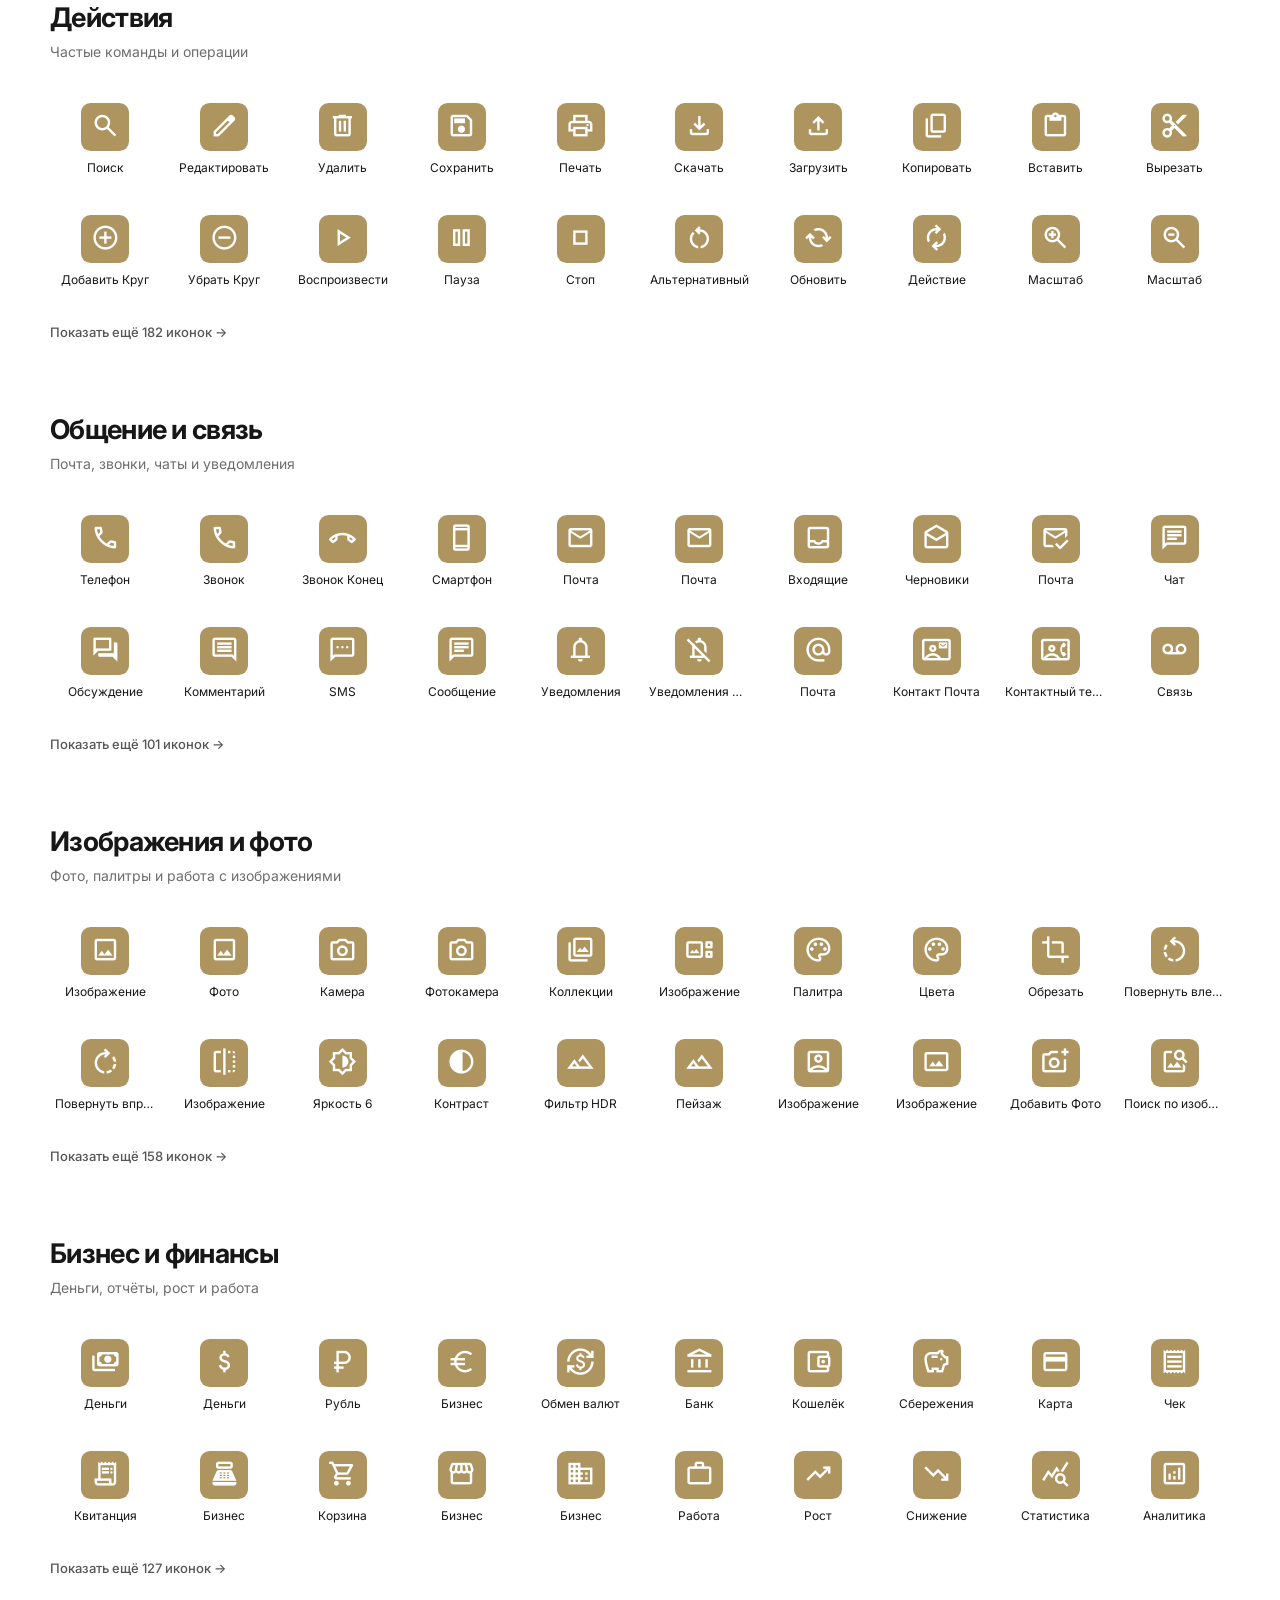
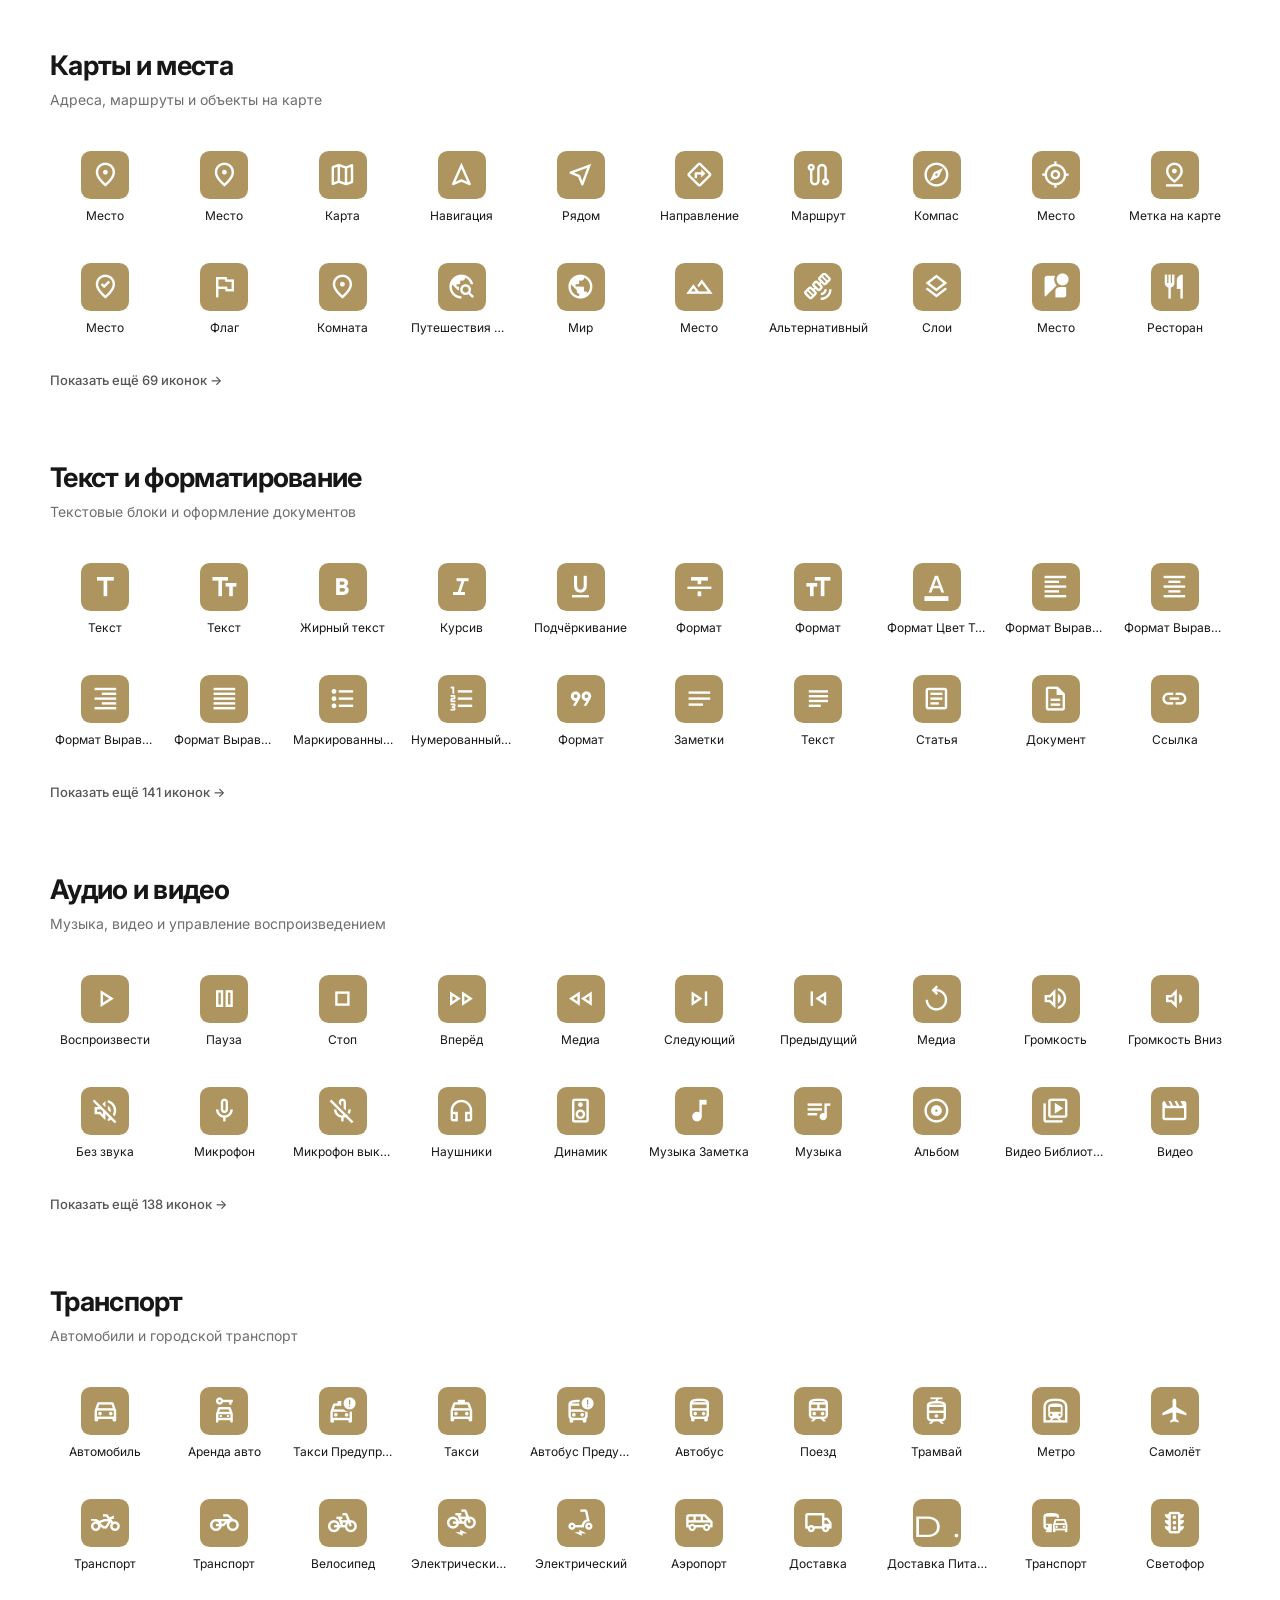
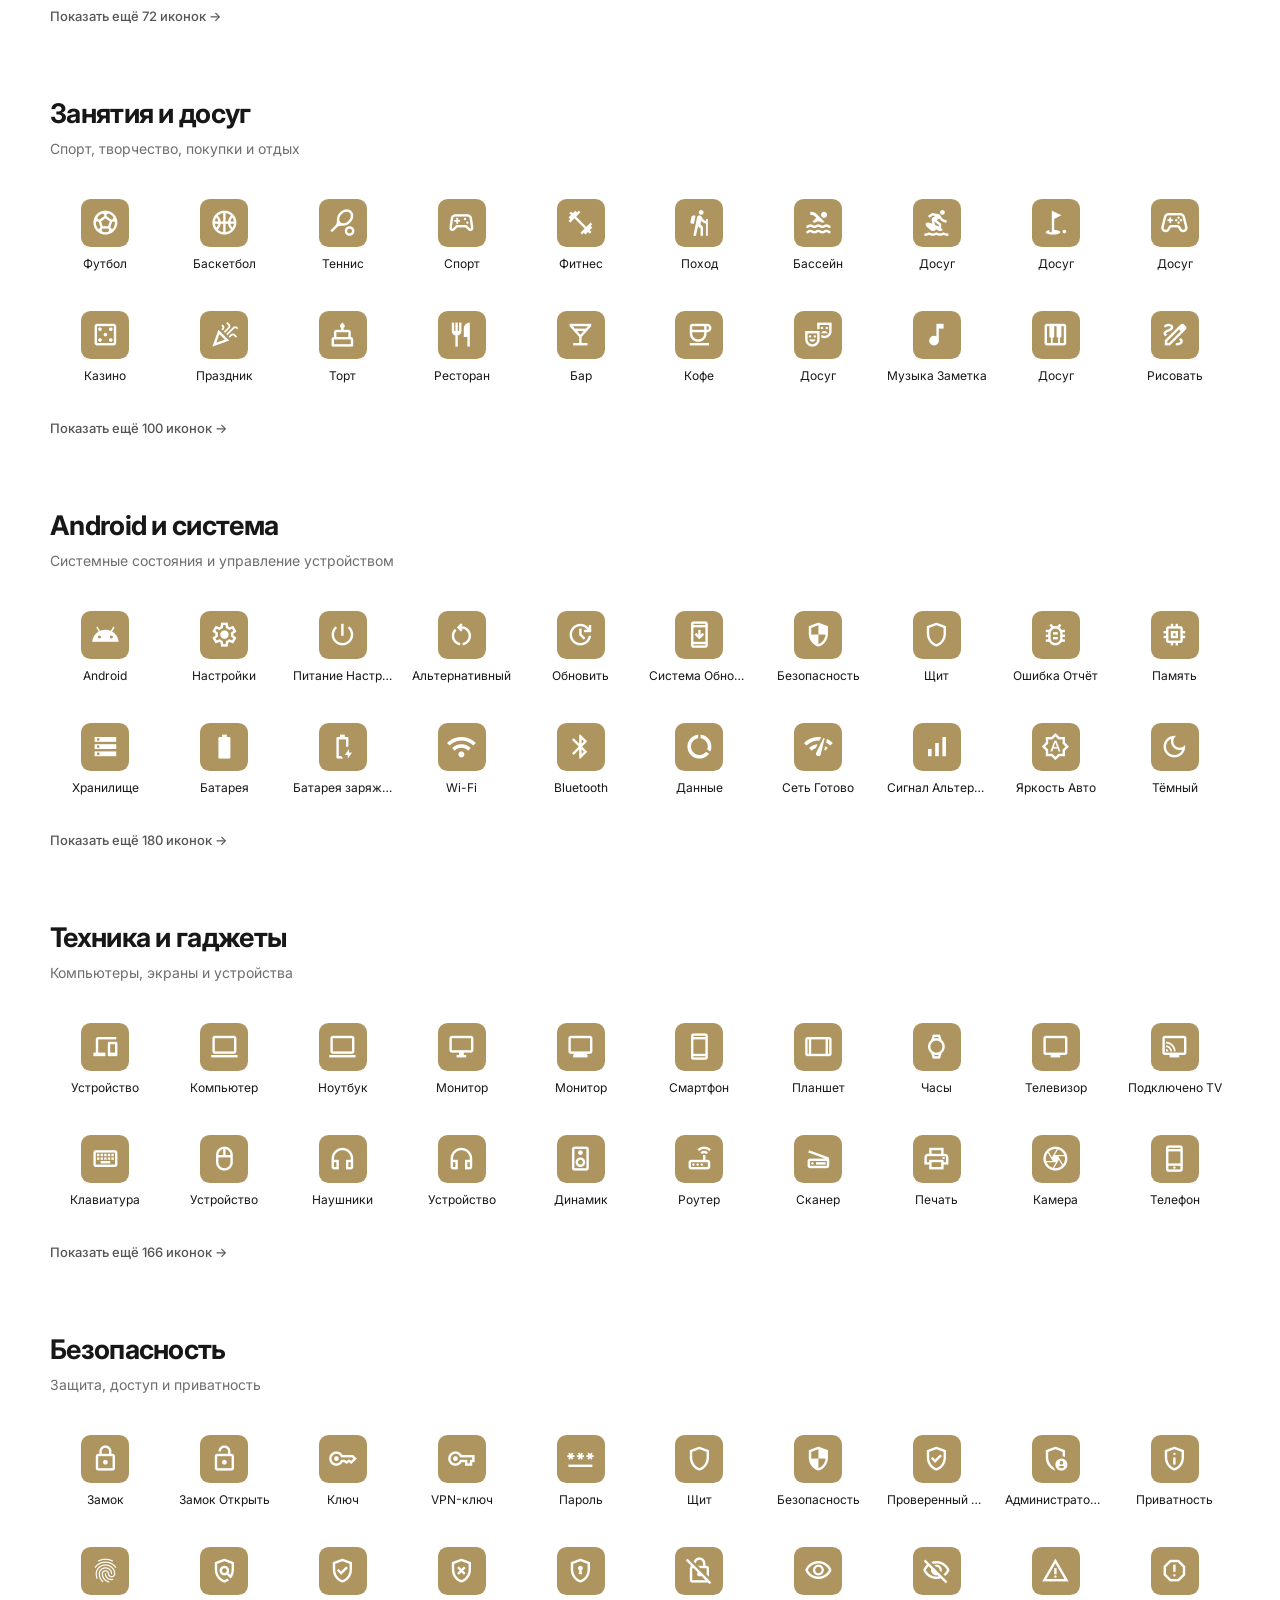
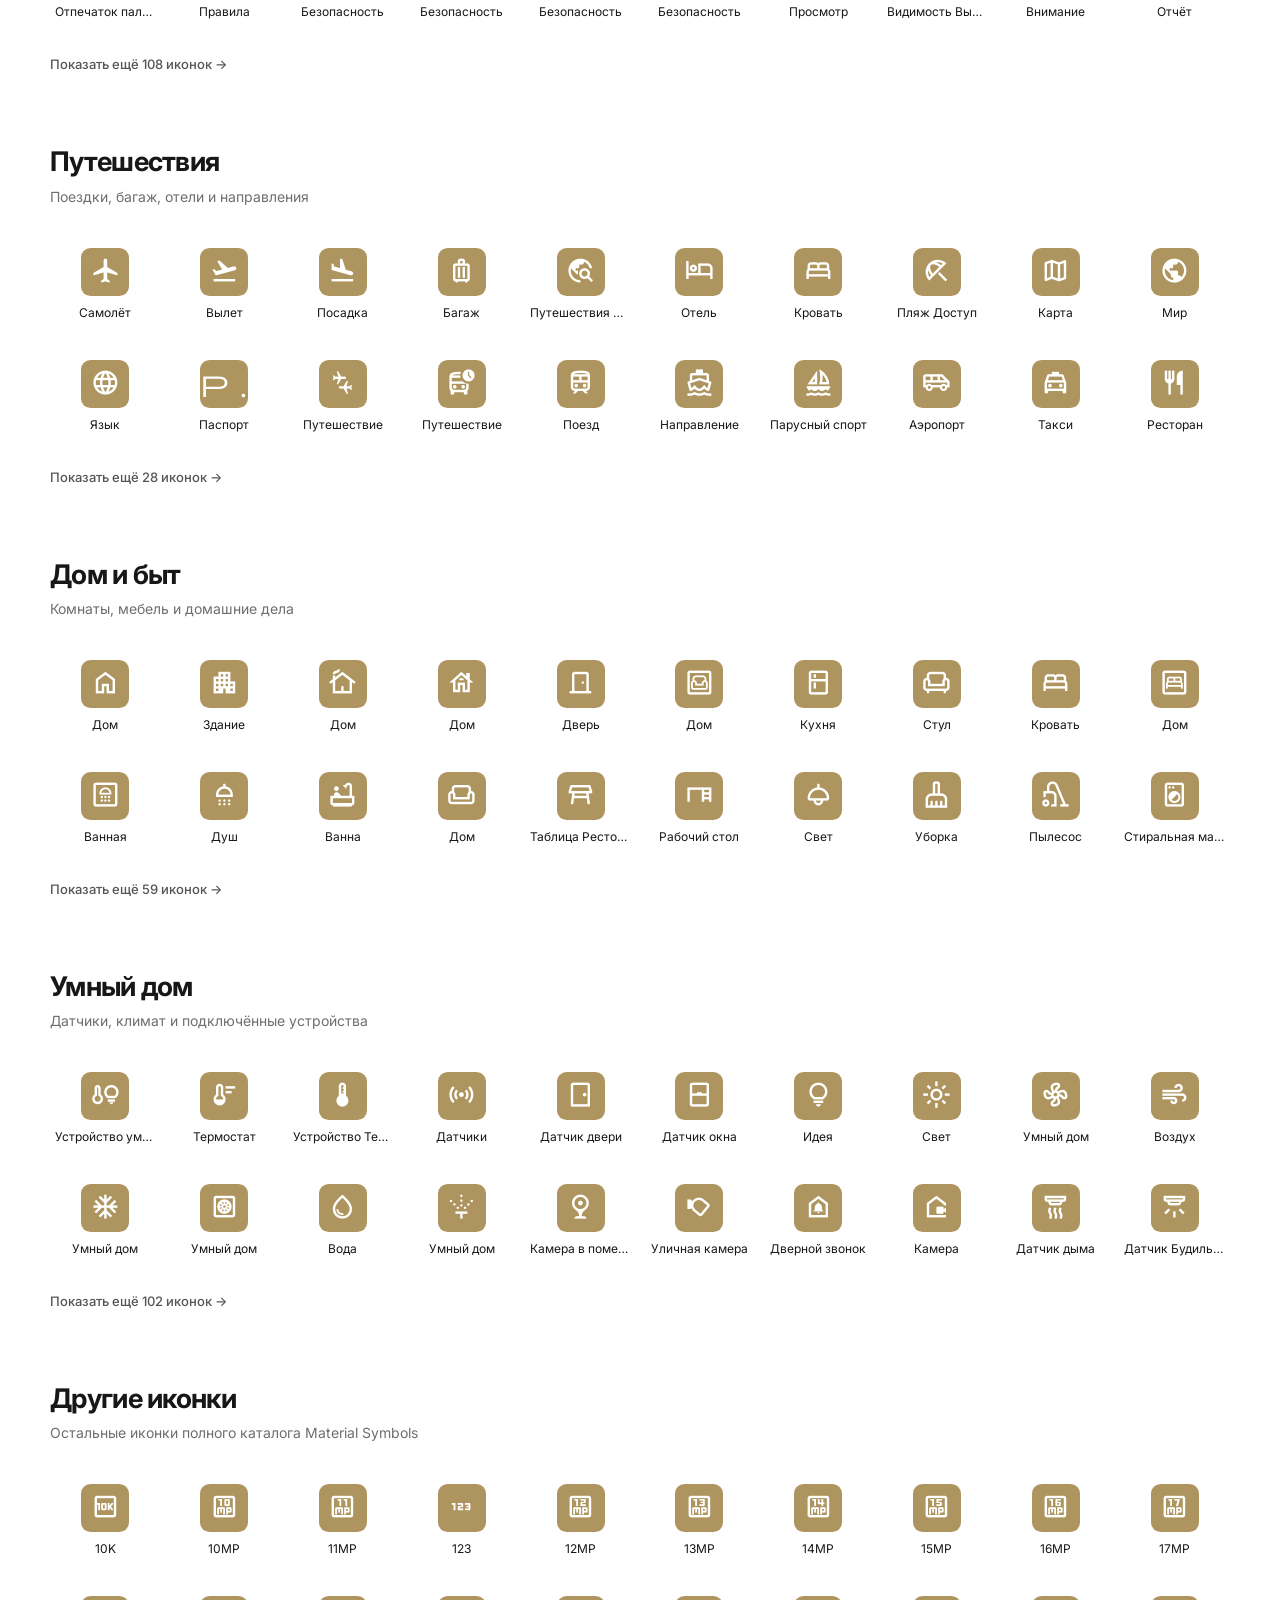
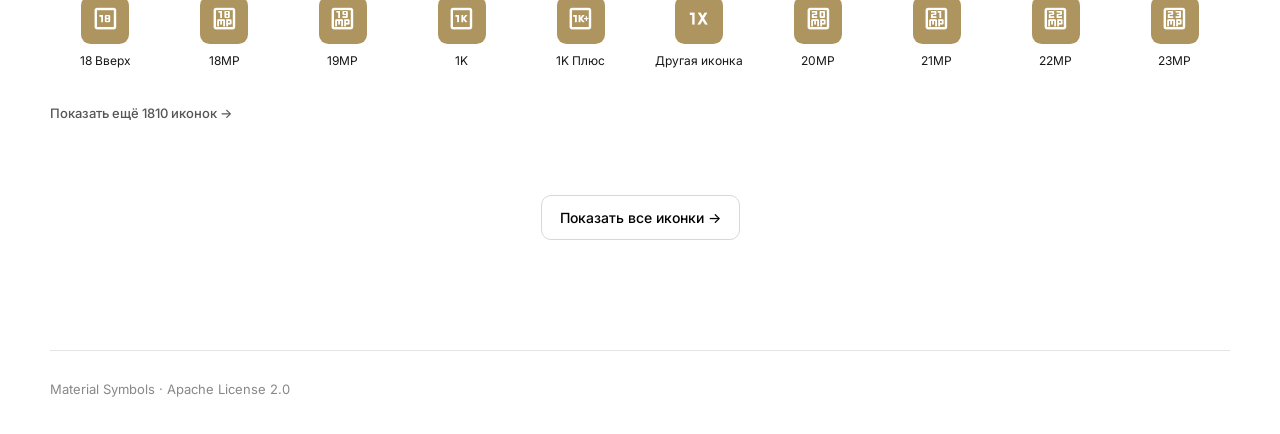
==== commit c7c6dc24: "Update hero title and subtitle" ====
--- a/index.html
+++ b/index.html
@@ -13,8 +13,8 @@
 </head>
 <body>
   <header class="hero container">
-    <h1>Конструктор иконок</h1>
-    <p class="lead">Найдите иконку, настройте её и скачайте в SVG или PNG.</p>
+    <h1>Иконки для перфекционистов</h1>
+    <p class="lead">Найди иконку, настрой её и скачай в SVG или PNG.</p>
     <div class="search-row">
       <label class="search-box"><span class="material-icon" aria-hidden="true">search</span><input id="search" type="search" autocomplete="off" placeholder="Телефон, сотрудник, деньги, строительство…" aria-label="Поиск иконок"><kbd>⌘ K</kbd></label>
       <button class="settings-button" id="open-settings" type="button"><span aria-hidden="true">⚙</span> Настройки</button>
